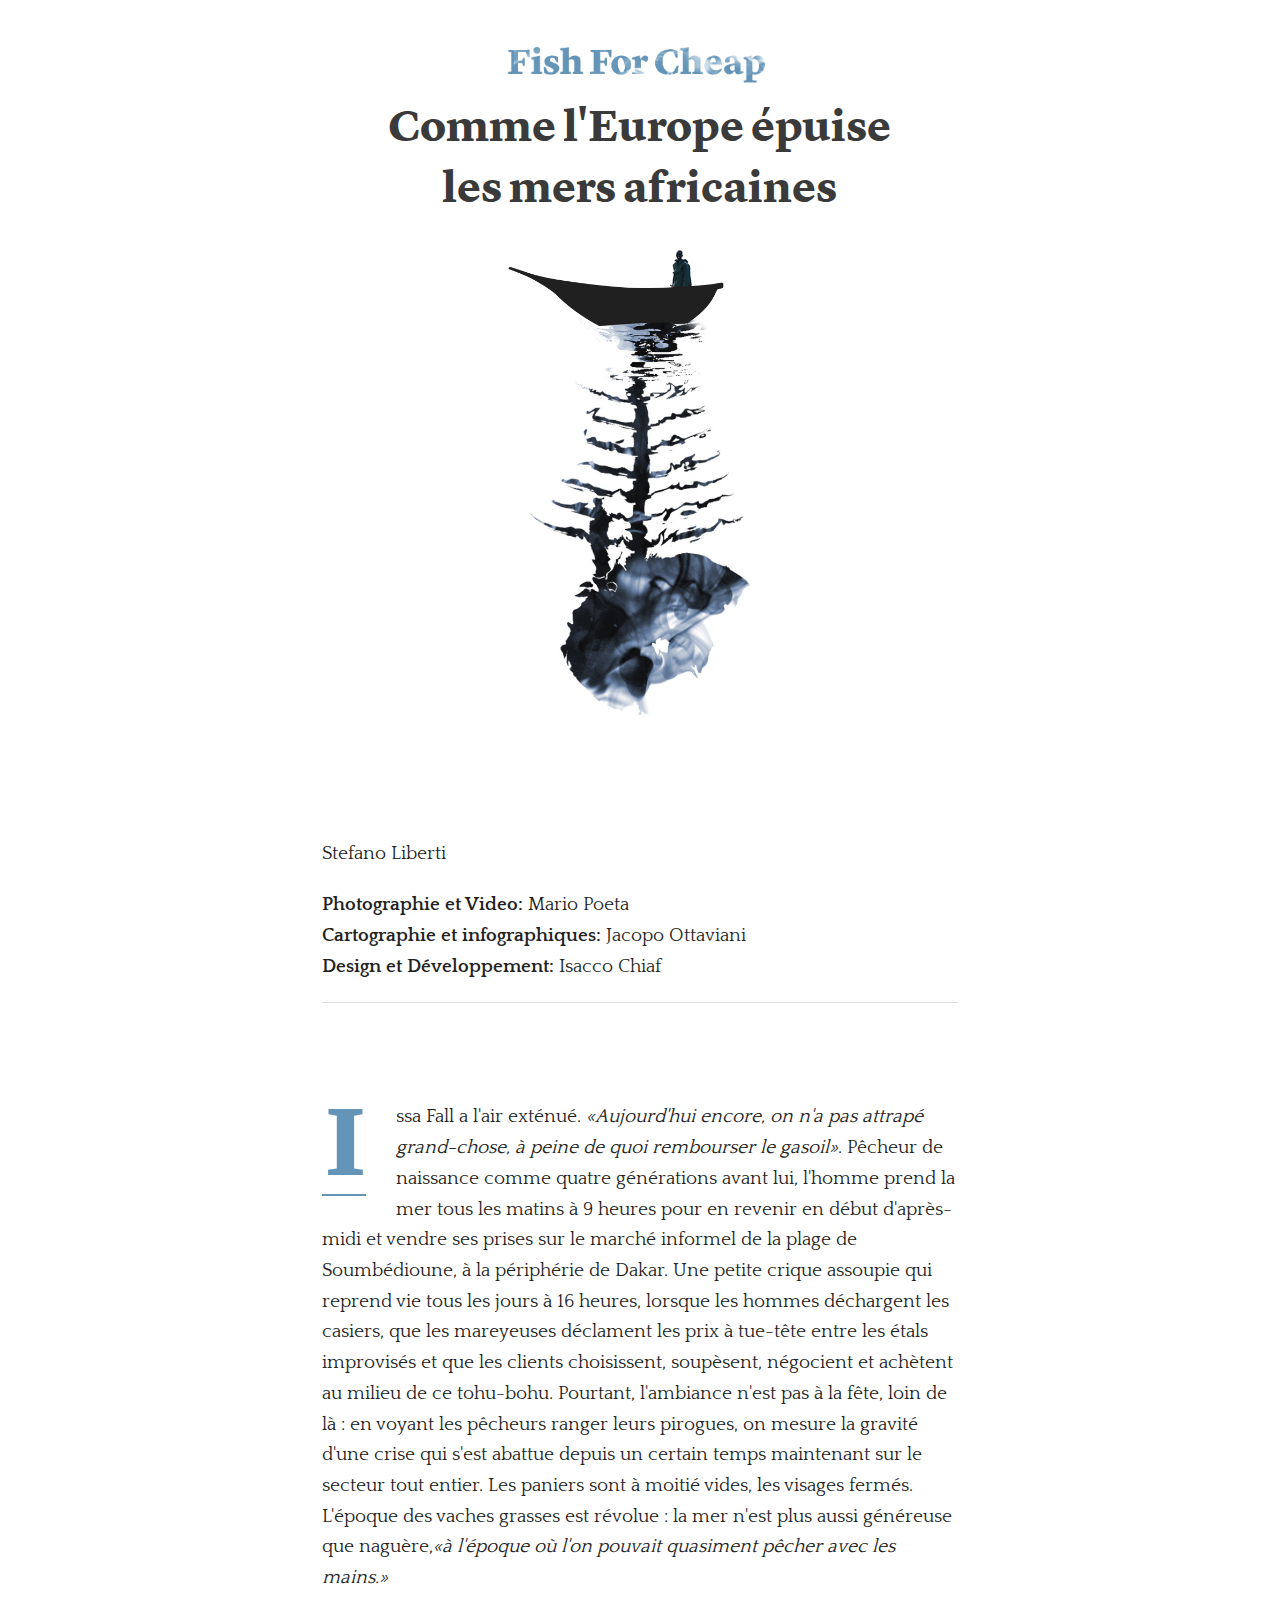
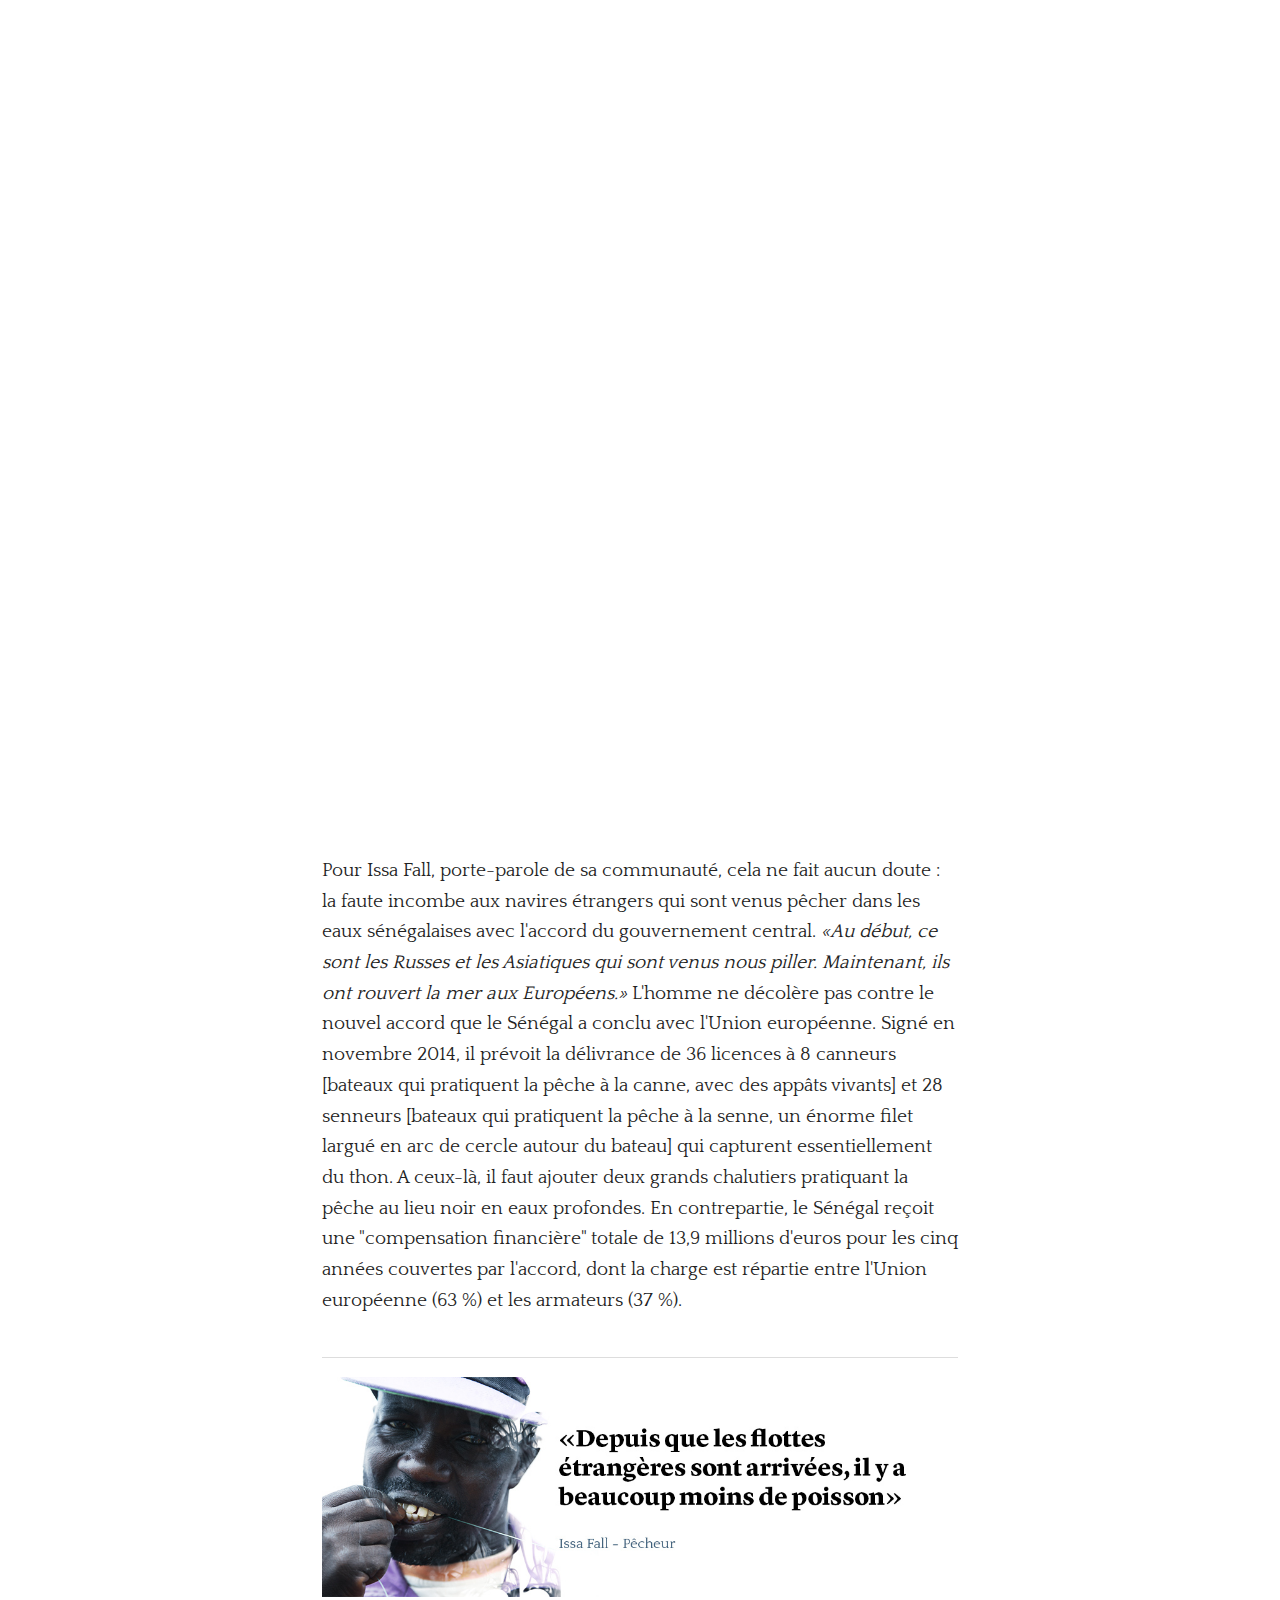
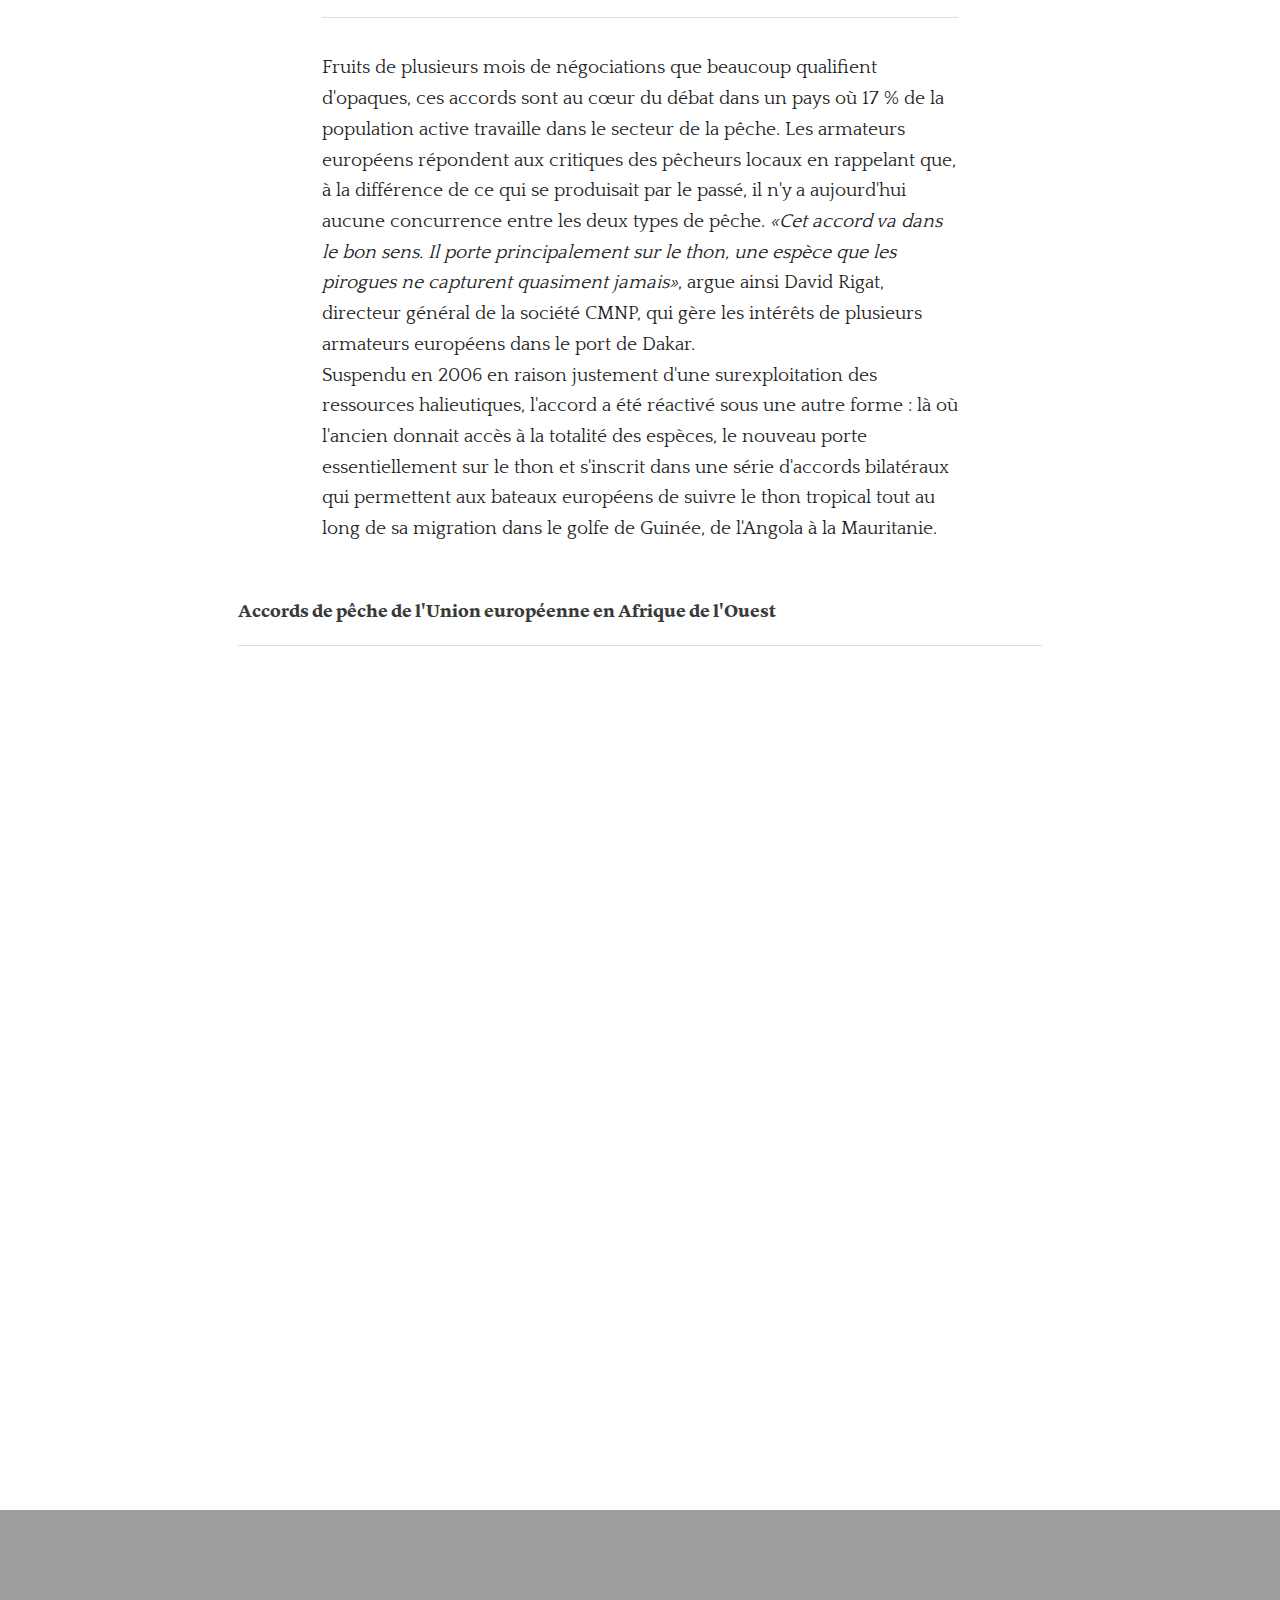
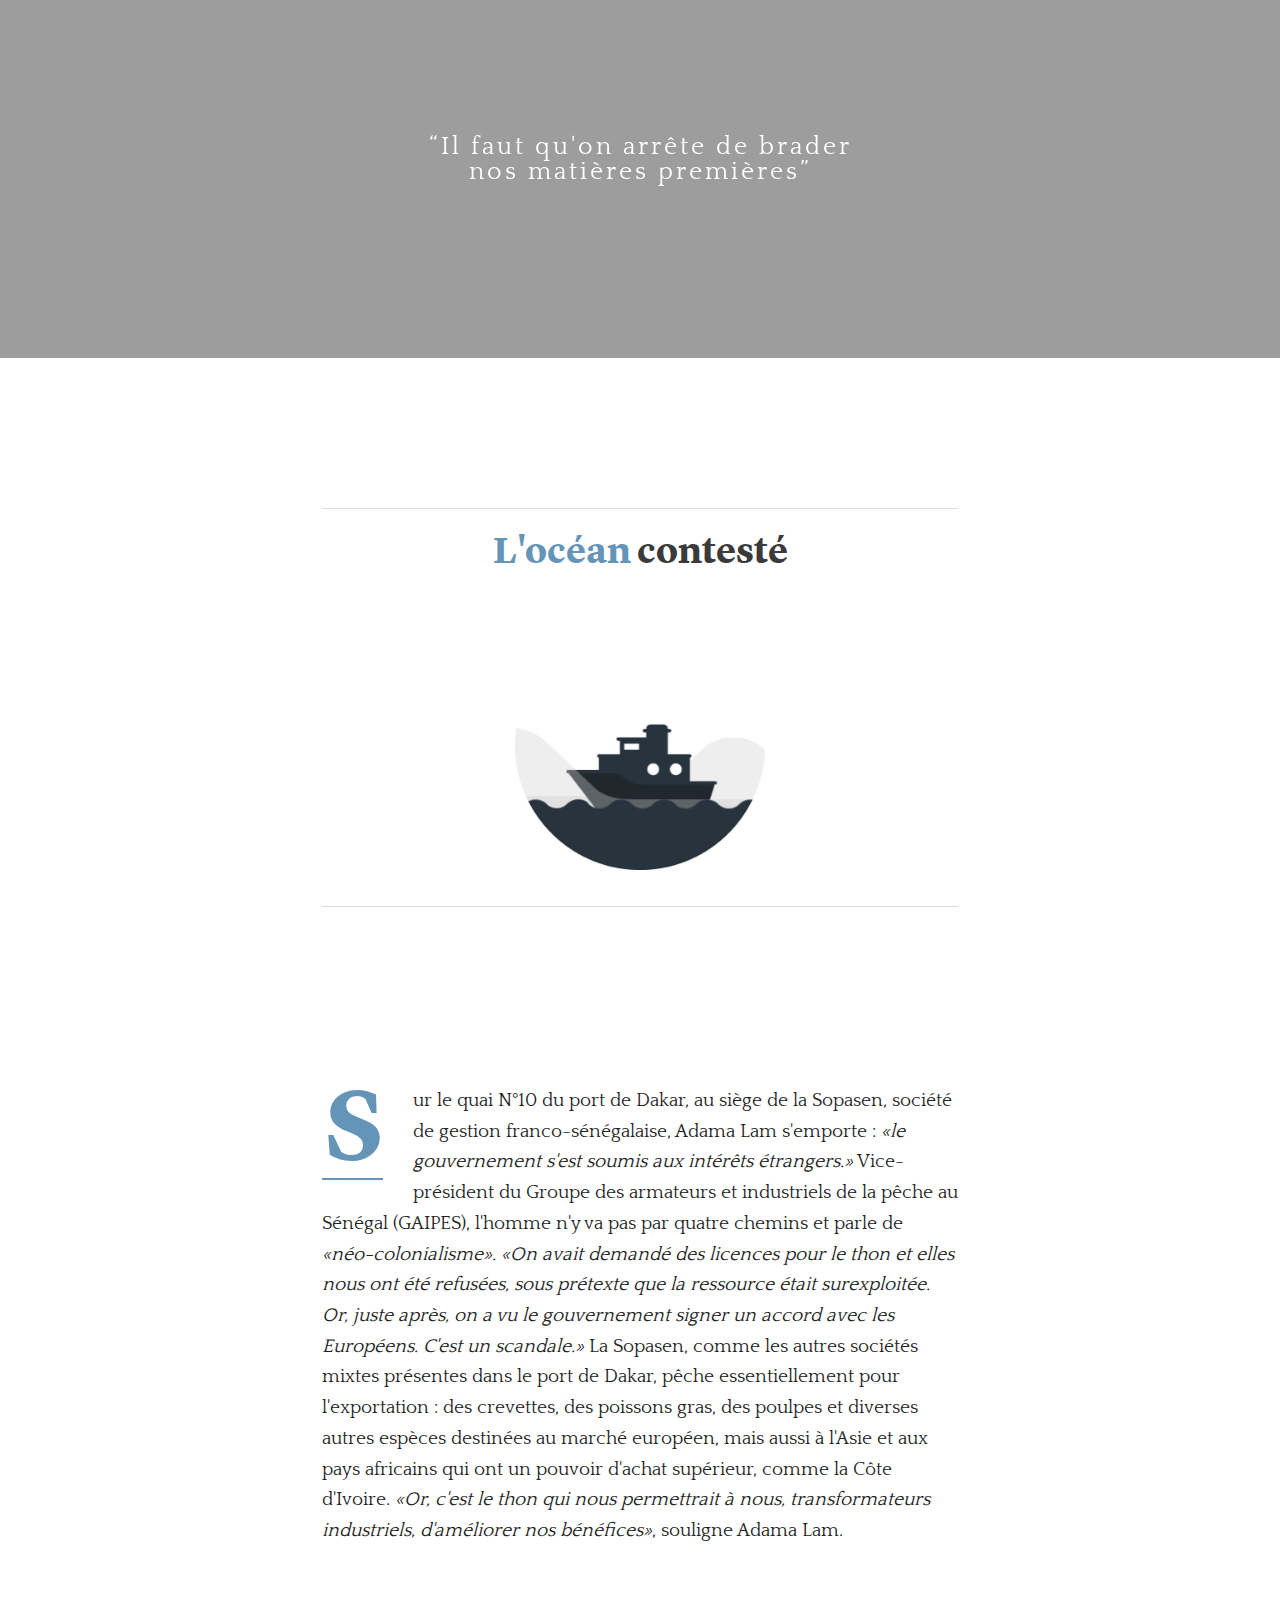
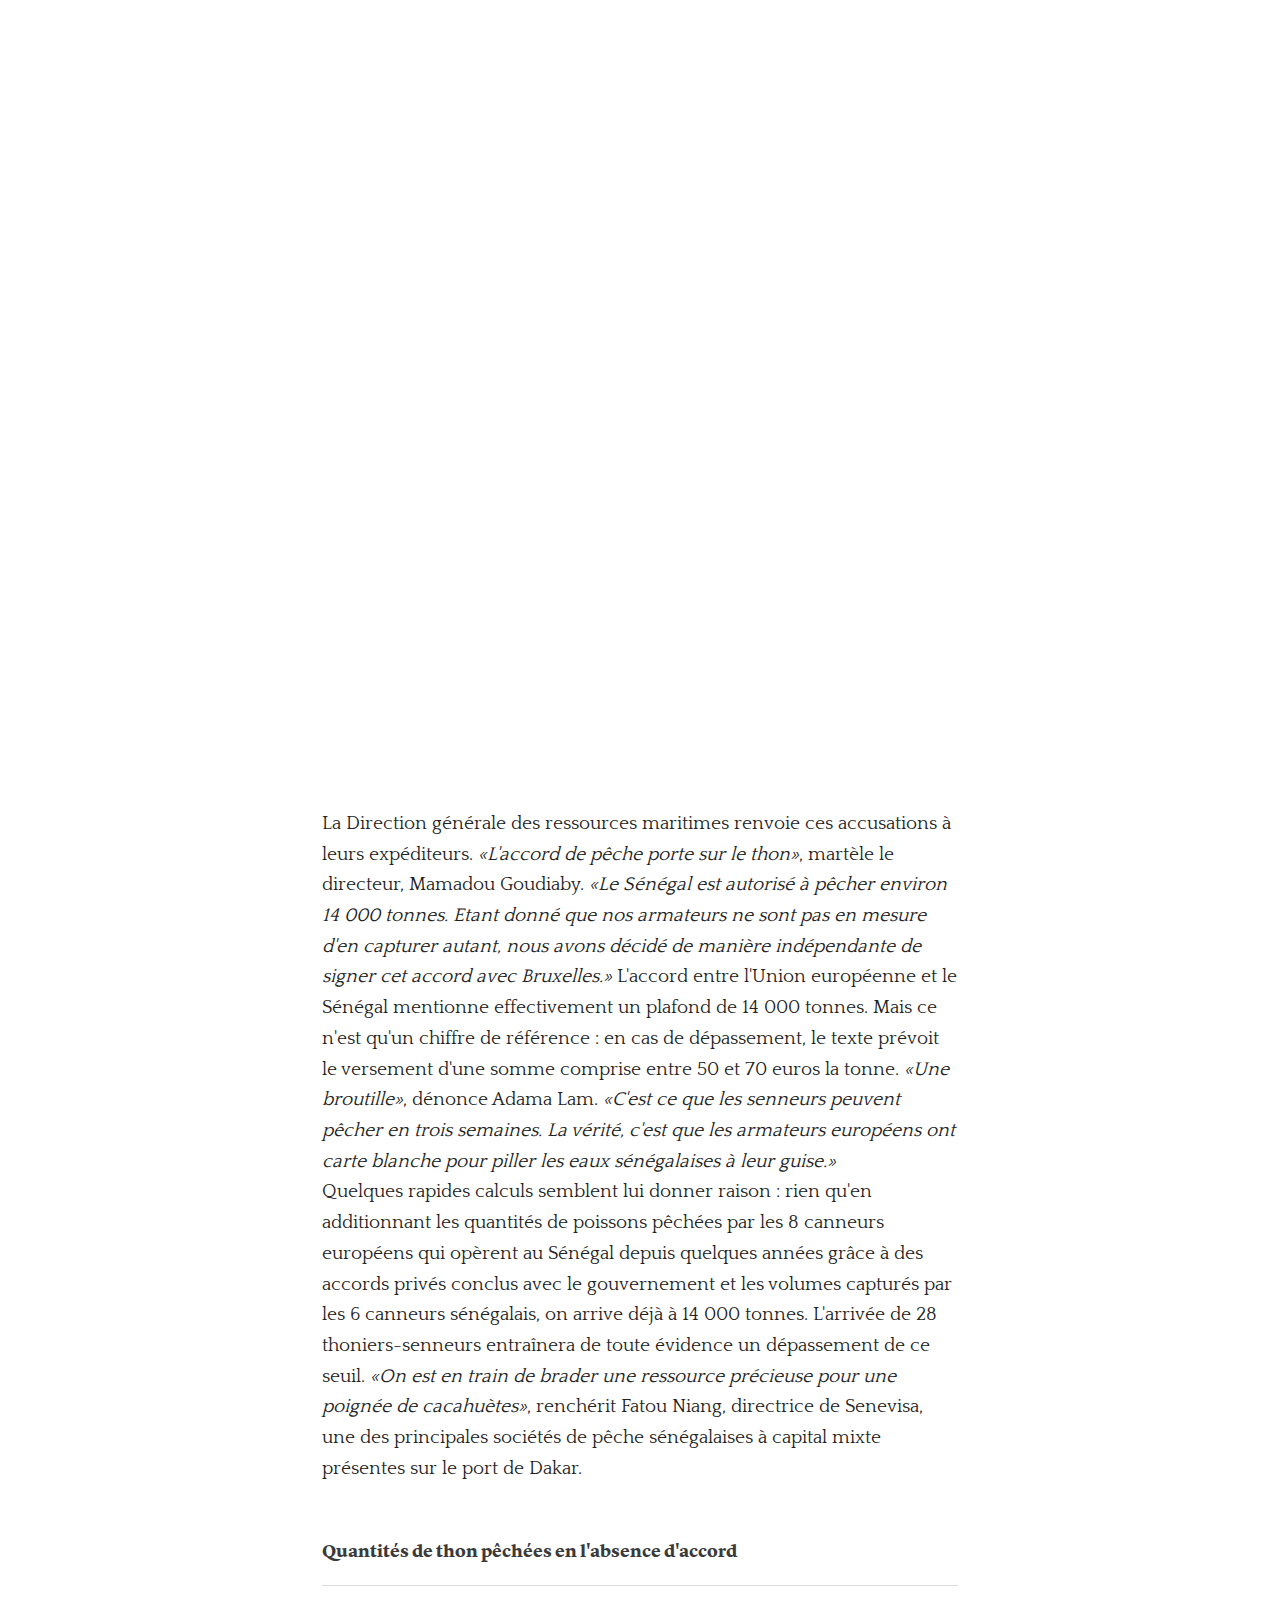
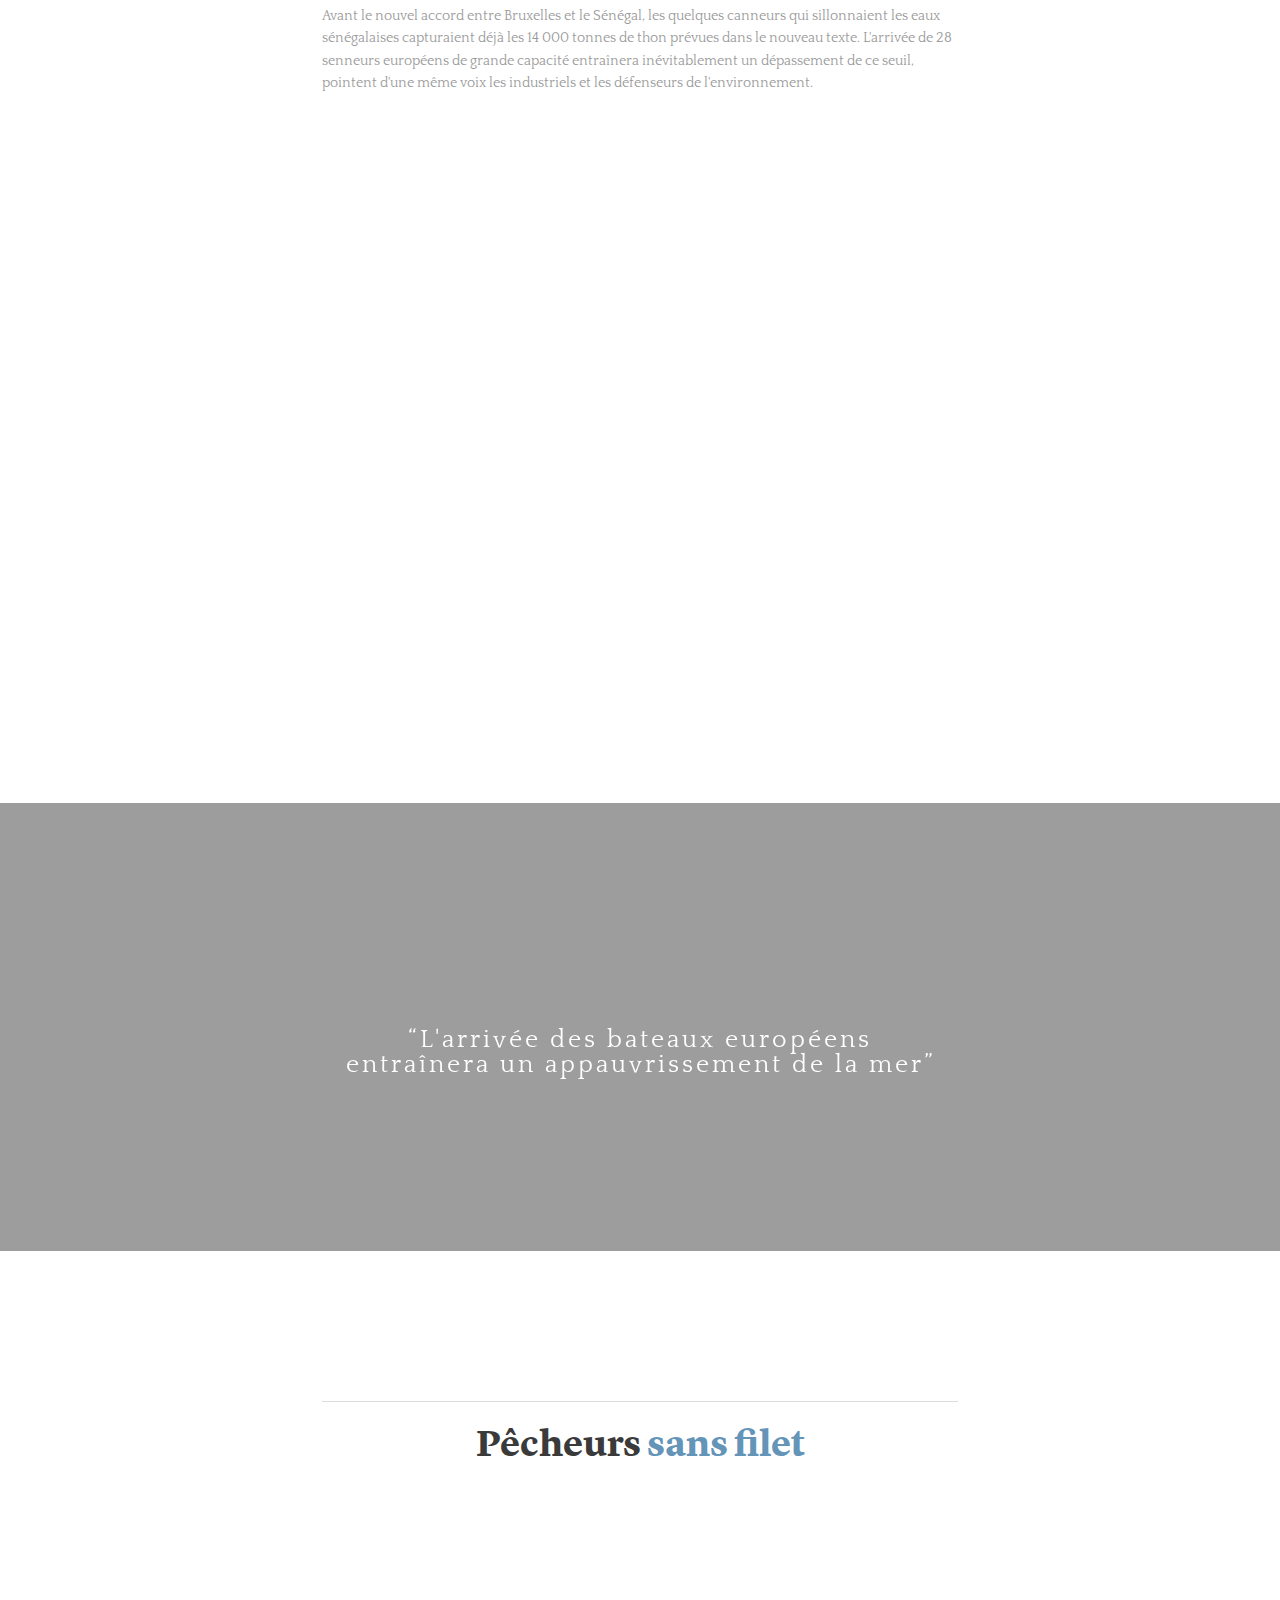
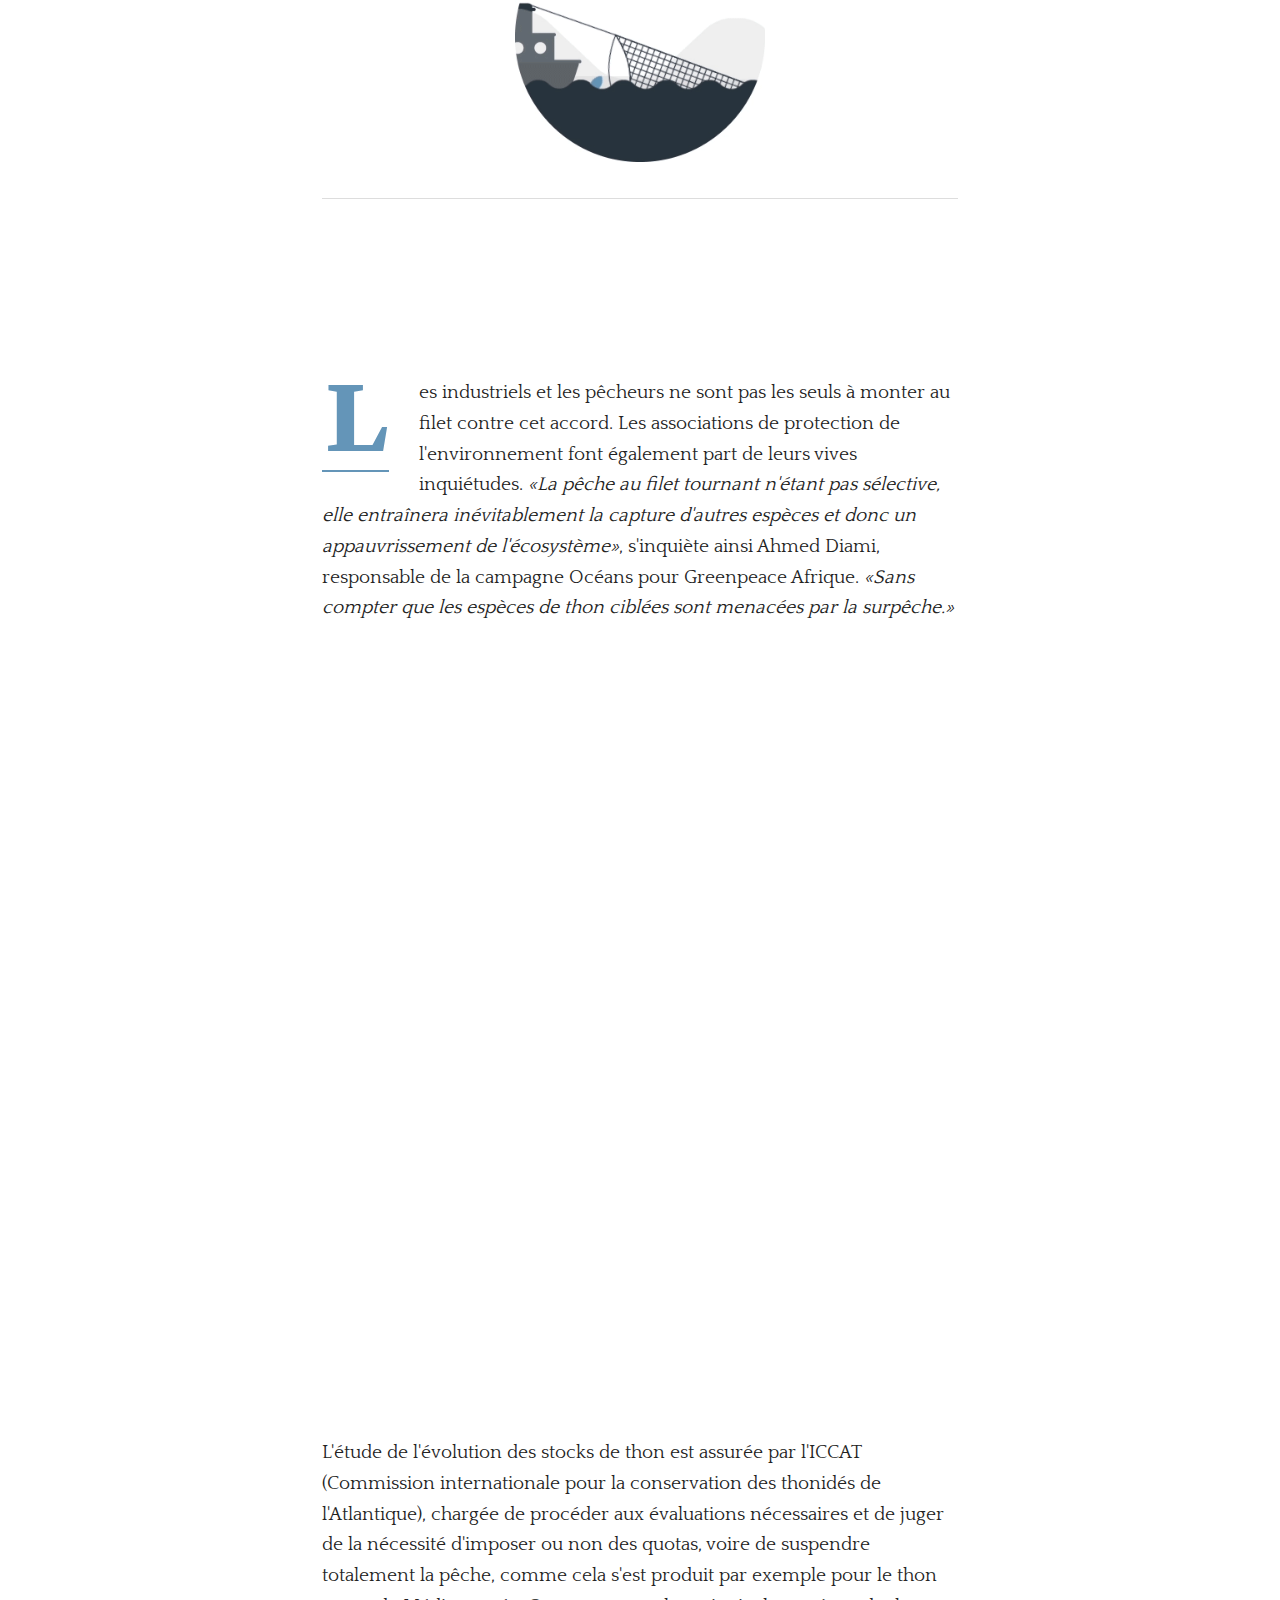
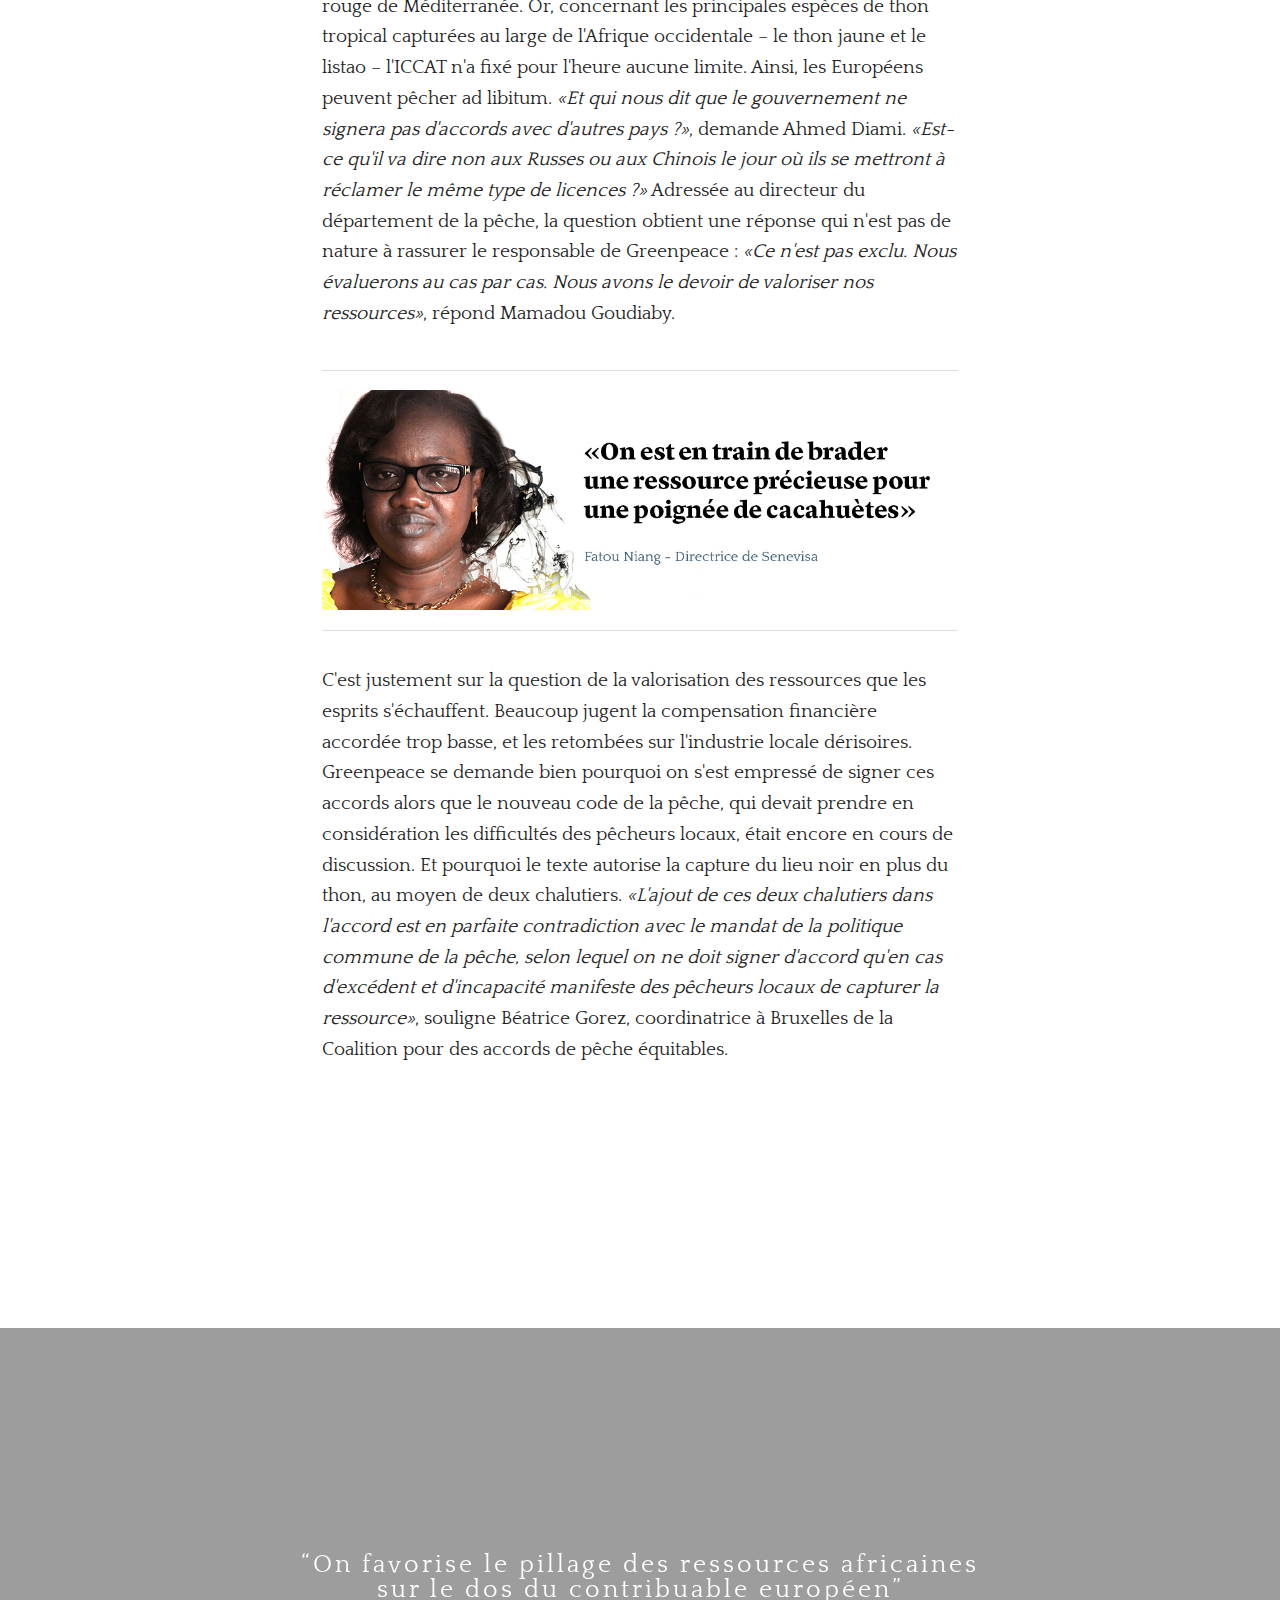
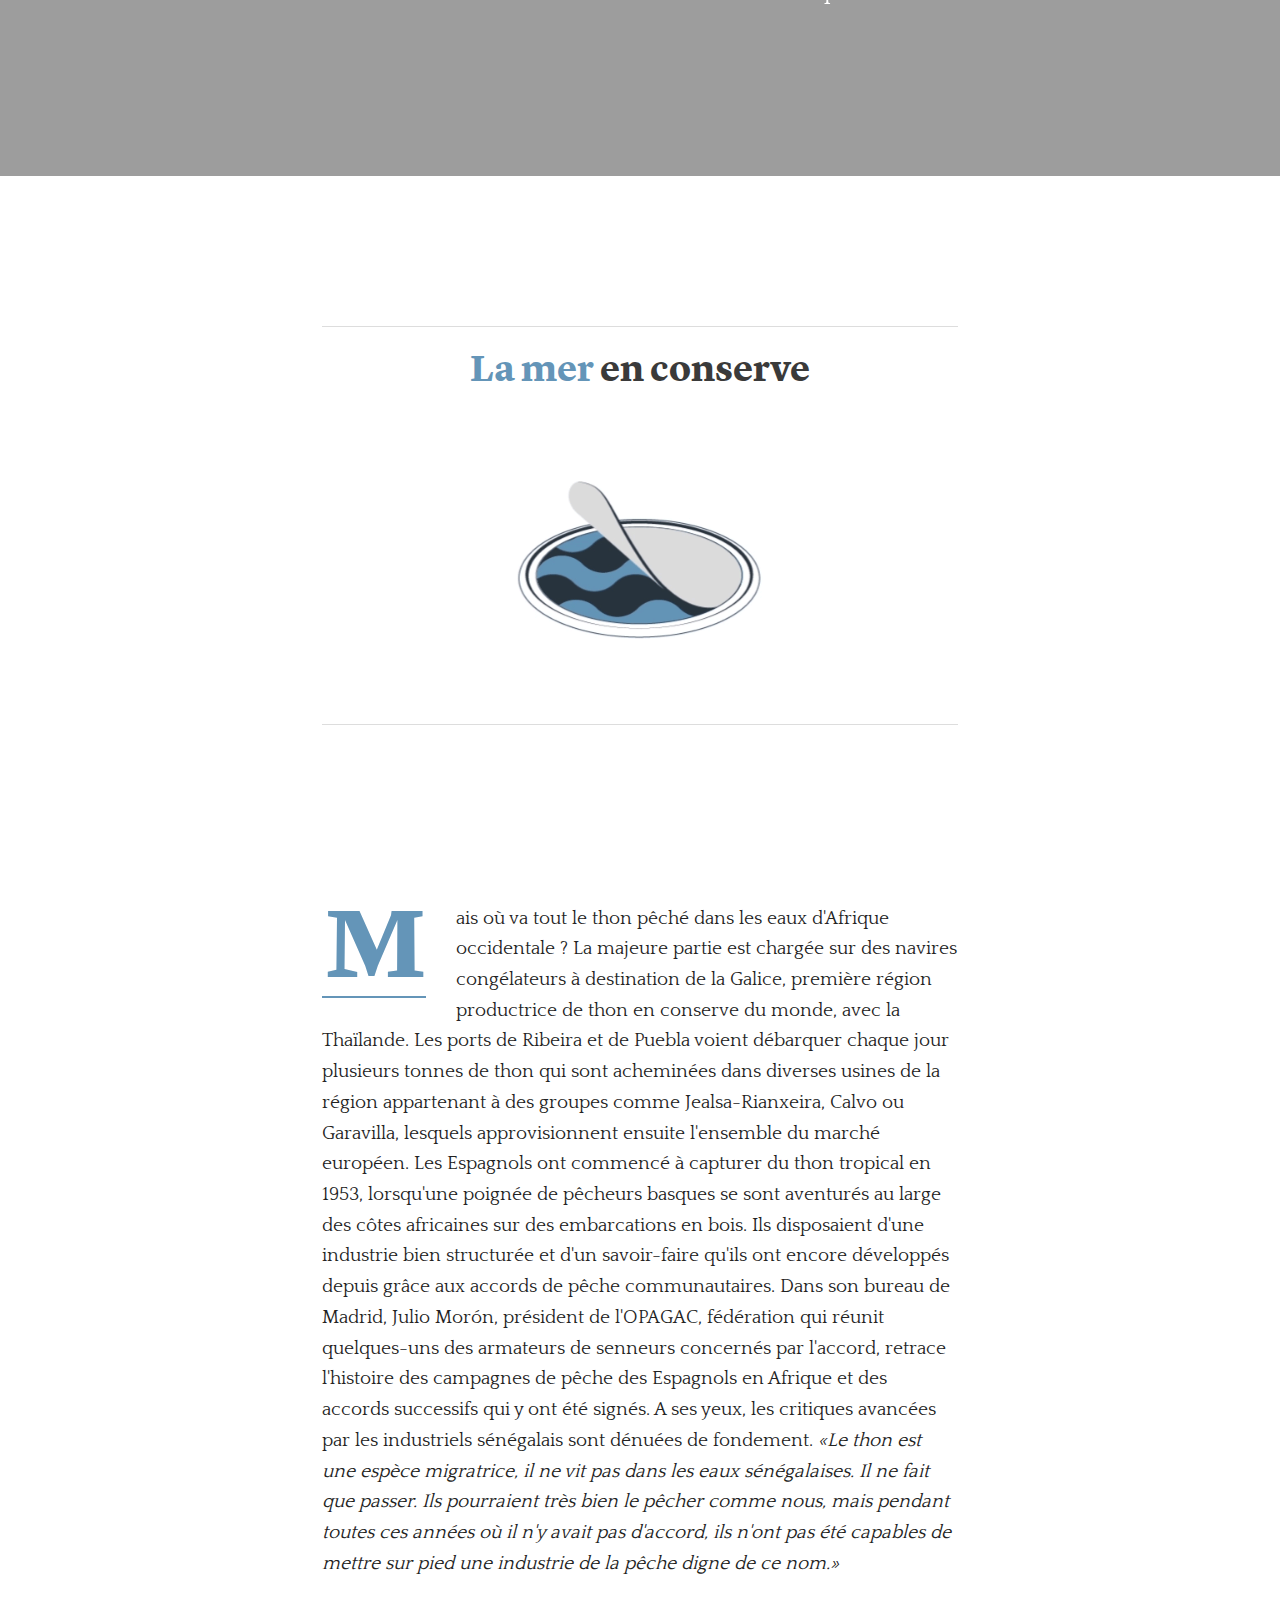
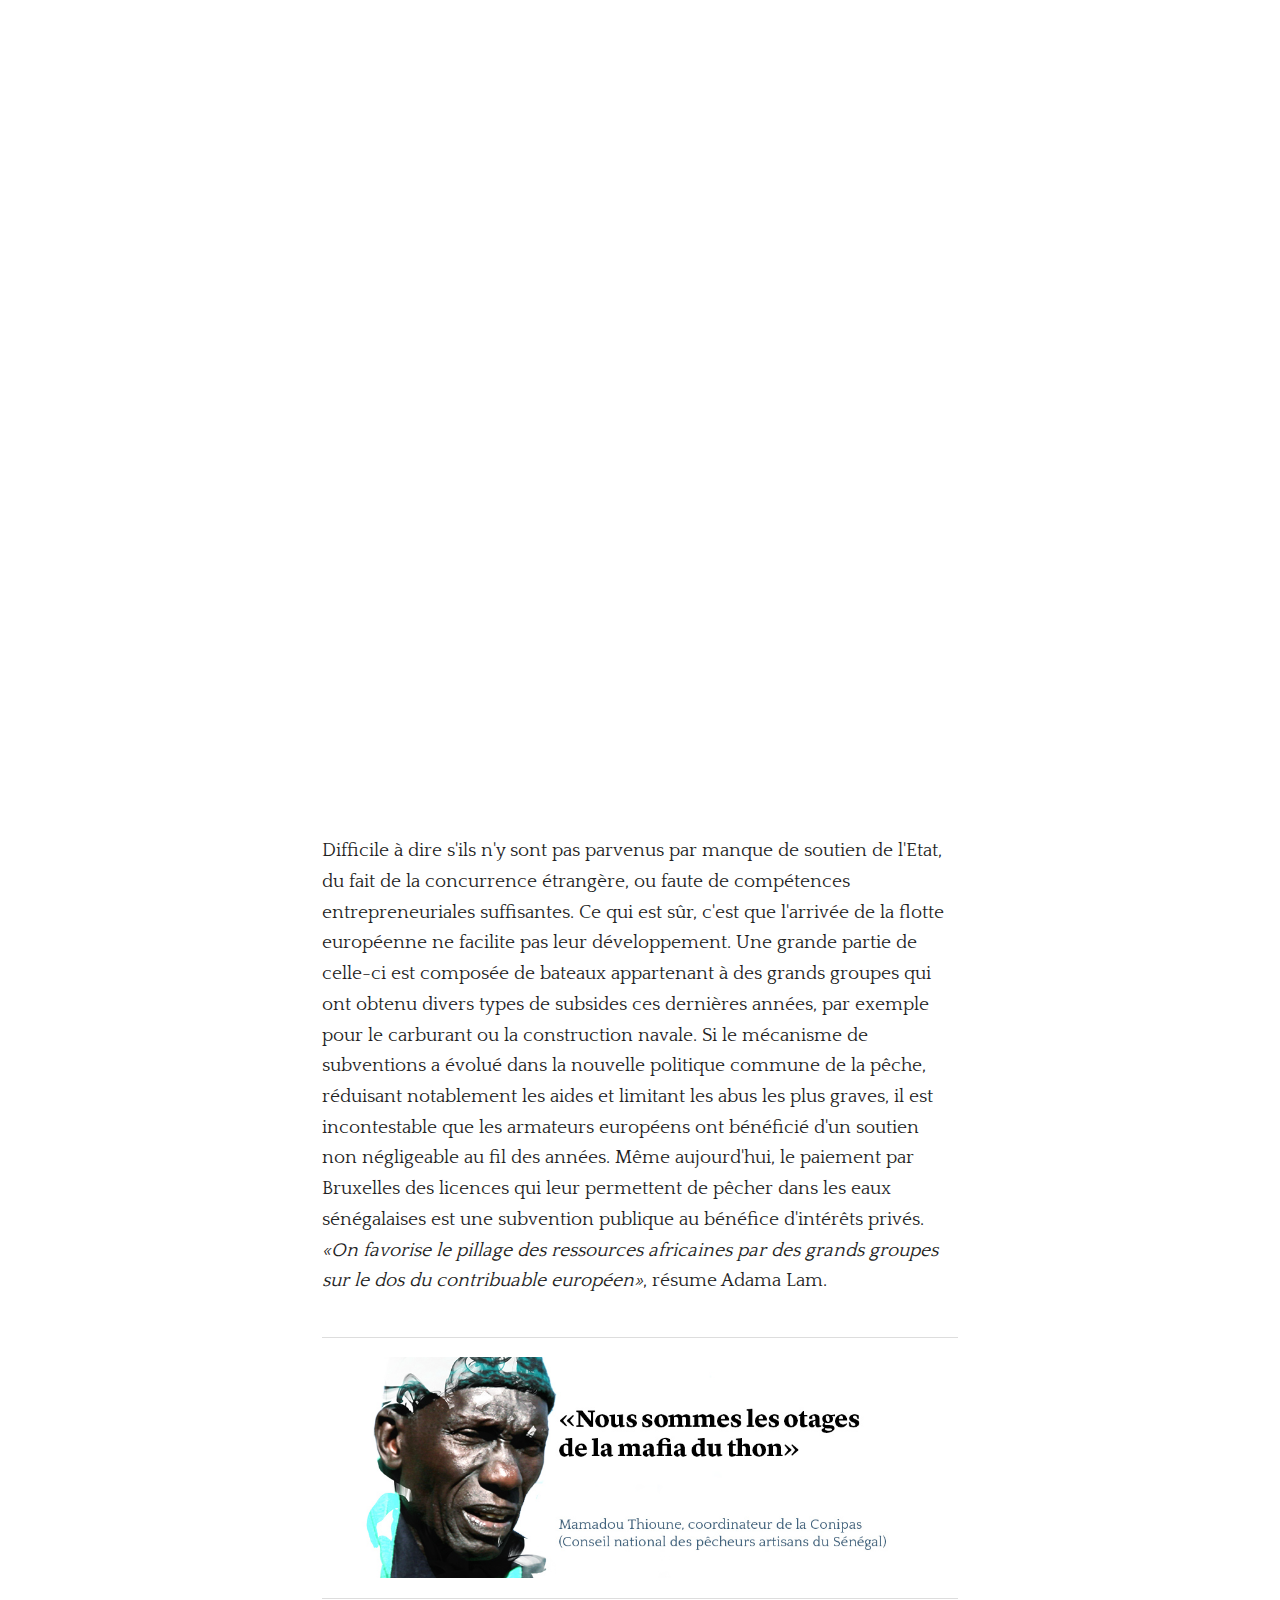
==== fr/index.html @ f1bb0989 "asda" ====
<!doctype html>
<html class="no-js" lang="en">

<head>

    <!--[if lt IE 9]>
  	<script src="//cdnjs.cloudflare.com/ajax/libs/html5shiv/3.6.2/html5shiv.js"></script>
  	<script src="//s3.amazonaws.com/nwapi/nwmatcher/nwmatcher-1.2.5-min.js"></script>
  	<script src="//html5base.googlecode.com/svn-history/r38/trunk/js/selectivizr-1.0.3b.js"></script>
  	<script src="//cdnjs.cloudflare.com/ajax/libs/respond.js/1.1.0/respond.min.js"></script>
	<![endif]-->

    <meta charset="utf-8" />
    <meta name="viewport" content="width=device-width, initial-scale=1.0" />





    <title>Fish for Cheap</title>
    <meta name="Title" content="Fish for Cheap" />
    <meta name="og:title" content="Fish for Cheap" />
    <meta name="description" content="L’Italia è il terzo produttore mondiale di pomodori. Ogni anno migliaia di tonnellate di pomodori sono raccolti da migranti africani. I principali mercati per i pomodori italiani: Europa e Africa." />
    <meta name="og:description" content="L’Italia è il terzo produttore mondiale di pomodori. Ogni anno migliaia di tonnellate di pomodori sono raccolti da migranti africani. I principali mercati per i pomodori italiani: Europa e Africa." />
    <meta name="og:image" content="http://www.internazionale.it/webdoc/tomato/img/poster.jpg" />
    <link rel="image_src" href="http://www.internazionale.it/webdoc/tomato/img/poster.jpg" />

    <meta name="keywords" content="tomato,paste,italian,infestigation,journalism,grant,ejc,liberti,auvillain,ottaviani,chiaf">
    <meta name="robots" content="index,follow">

    <link rel="stylesheet" href="css/foundation.css" />
    <script src="js/modernizr.js"></script>
    <link href='http://fonts.googleapis.com/css?family=Quattrocento:400,700' rel='stylesheet' type='text/css'>
    <script src="js/jquery.js"></script>
    <script src="http://ricostacruz.com/jquery.transit/jquery.transit.js"></script>
    <link rel="stylesheet" href="css/font-awesome.min.css">
    <link rel="stylesheet" href="css/style.css">
    <link rel="stylesheet" href="css/font/stylesheet.css">
    <link rel="stylesheet" href="css/media-query.css">
    <link href="video-js/video-js.css" rel="stylesheet">
    <script src="video-js/video.js"></script>
    <style type="text/css">
        .vjs-default-skin .vjs-play-progress,
        .vjs-default-skin .vjs-volume-level {
            background-color: #6495b8
        }
        
        .vjs-default-skin .vjs-control-bar {
            font-size: 81%
        }

    </style>
    <script type="text/javascript">
        $(function() {
            $("#tomato01").click(
                function() {
                    $("#block").transition({
                        marginLeft: '5%'
                    }, 1000);
                });

            $("#tomato02").click(
                function() {
                    $("#block").transition({
                        marginLeft: '30%'
                    }, 1000);
                });

            $("#tomato03").click(
                function() {
                    $("#block").transition({
                        marginLeft: '55%'
                    }, 1000);
                });

            $("#tomato04").click(
                function() {
                    $("#block").transition({
                        marginLeft: '80%'
                    }, 1000);
                });
        });



        $(function() {
            var bar = $('#headerSlideContainer');
            var top = bar.css('top');
            $(window).scroll(function() {
                if ($(this).scrollTop() > 500) {
                    bar.stop().animate({
                        'top': '0px'
                    }, 500);
                } else {
                    bar.stop().animate({
                        'top': top
                    }, 500);
                }
            });
        });



        $(function() {
            var video = document.getElementById("video_1");
            $(window).scroll(function() {
                if ($(this).scrollTop() > 1 && $(this).scrollTop() < 90) {
                    video.play();
                }
                if ($(this).scrollTop() > 400) {
                    video.pause();
                }
            });
        });

        $(function() {
            $(".show").click(
                function() {
                    $(".overlay-Big").fadeIn();
                });
            $("#close").click(
                function() {
                    $(".overlay-Big").fadeOut();
                });
        });

    </script>


</head>

<body>
    <a id="top"></a>
    <div class="header overlay-Big">
        <a id="close"><img src="img/overlay-close.png" width="40px"> </a>
        <div class="overlay-first-band">
            <div class="row">
                <div class="medium-8 medium-centered columns">

                    <a id="ref_fb" href="http://www.facebook.com/sharer/sharer.php?s=100&amp;p[url]=http://www.internazionale.it/webdoc/tomato/index.html&amp;p[images][0]=http://www.internazionale.it/webdoc/tomato/img/poster.jpg&amp;p[title]=Creating Custom share buttons: Facebook, Twitter, Google+&amp;p[summary]=Build your custom share buttons from normal images with examples on each button" onclick="javascript:window.open(this.href, '', 'menubar=no,toolbar=no,resizable=no,scrollbars=no,height=400,width=600'); return false;">
                        <img src="img/social_fb_w.png" width="25"> </a>
                    <a id="ref_tw" href="http://twitter.com/home?status=Fish for Cheap. Guarda il web documentario http://www.internazionale.it/webdoc/tomato %23DarkSideTomato su @Internazionale" onclick="javascript:window.open(this.href, '', 'menubar=no,toolbar=no,resizable=no,scrollbars=no,height=400,width=600');return false;">
                        <img src="img/social_tw_w.png" width="25"> </a>

                    <a id="ref_gp" href="https://plus.google.com/share?url=http://www.internazionale.it/webdoc/tomato/" onclick="javascript:window.open(this.href, '', 'menubar=no,toolbar=no,resizable=no,scrollbars=no,height=400,width=600');return false;">

                        <img src="img/social_gl_w.png" width="25"> </a>

                    <h4 style="color:#fff">Fish for Cheap</h4>


                </div>

            </div>
        </div>

        <div class="overlay-second-band">
            <div class="row">
                <div class="medium-8 medium-centered columns">


                    <p>Une enquête de <a href="https://twitter.com/abutiago" target="_blank">Stefano Liberti</a> réalisée grâce au soutien du programme “Innovation in Development Reporting Grant” de l’European Journalism Center (EJC), financé par la Fondation Bill et Melinda Gates.

                        <br/>
                        <br/> Photographie et Video: Mario Poeta
                        <br/> Cartographie et infographiques : <a href="http://twitter.com/JacopoOttaviani" target="_blank"> Jacopo Ottaviani</a>
                        <br/> Design et Développement: <a href="http://isaccochiaf.me" target="_blank">Isacco Chiaf</a>
                        <br/>
                    </p>
                    <hr>
                    <p>On remercie Greenpeace pour les images de la pêche du thon en haute mer. </p>

                </div>

                <br />
                <!--
                  <div class="medium-12 medium-centered columns">
                      
                     <div class="small-4 columns"> <img src="img/logo_int_02.png" > </div> 
                     <div class="small-4 columns"><img src="img/logo_rfi_02.png"> </div>
                      <div class="small-4 columns"><img src="img/logo_alj_02.png"> </div>    
                      <br /> <br />
                  </div>
              -->
            </div>
        </div>
    </div>

    <div id="headerSlideContainer" class="target">
        <div id="row">
            <div id="logo-media">
                <a href="http://www.internazionale.it/">
                    <img src="img/logo_int_02.png" width="200px"></a>
            </div>
            <div class="small-4 medium-centered columns hide-for-small">
                <center><h4>Fish for Cheap</h4></center>
            </div>
            <div class="small-2 columns show-for-small">
                <img class="show" src="img/social_open.png" width="25">
            </div>
        </div>

        <div class="hide-for-small buttons-social">



            <a id="ref_fb" href="http://www.facebook.com/sharer/sharer.php?s=100&amp;p[url]=http://www.internazionale.it/webdoc/tomato/index.html&amp;p[images][0]=http://isaccochiaf.me/tomato_dark_side/img/poster.jpg&amp;p[title]=Creating Custom share buttons: Facebook, Twitter, Google+&amp;p[summary]=Investigation on Italian tomato in Africa" onclick="javascript:window.open(this.href, '', 'menubar=no,toolbar=no,resizable=no,scrollbars=no,height=400,width=600'); return false;">
                <img src="img/social_fb.png" onmouseover="this.src='img/social_fb_h.png';" onmouseout="this.src='img/social_fb.png';" width="25"> </a>
            <a id="ref_tw" href="http://twitter.com/home?status=Fish for Cheap. Guarda il web documentario http://www.internazionale.it/webdoc/tomato %23DarkSideTomato su @Internazionale" onclick="javascript:window.open(this.href, '', 'menubar=no,toolbar=no,resizable=no,scrollbars=no,height=400,width=600');return false;">
                <img src="img/social_tw.png" onmouseover="this.src='img/social_tw_h.png';" onmouseout="this.src='img/social_tw.png';" width="25"> </a>

            <a id="ref_gp" href="https://plus.google.com/share?url=http://www.internazionale.it/webdoc/tomato/" onclick="javascript:window.open(this.href, '', 'menubar=no,toolbar=no,resizable=no,scrollbars=no,height=400,width=600');return false;">

                <img src="img/social_gl.png" onmouseover="this.src='img/social_gl_h.png';" onmouseout="this.src='img/social_gl.png';" width="25"> </a>
            <img src="img/social_ab.png" class="show" onmouseover="this.src='img/social_ab_h.png';" onmouseout="this.src='img/social_ab.png';" width="70">
        </div>
    </div>

    <div id="row">
        <br />
        <br />
        <div class="medium-3 medium-centered columns">
        <center><img src="img/logo.jpg"></center>
            
        </div>
        <div class="medium-8 medium-centered columns">
        <h1 style="text-align:center;">Comme l'Europe épuise<br> 
les mers africaines</h1>
    </div>




    <!------------------------------------------------------------  logo   -->


    <div class="row">
        <div class="medium-4 medium-centered columns">
            <img src="img/poster.jpg">
        </div>
    </div>





    <div class="row">
        <br />
        <br />
        <br />
        <br />
        <br />
        <br />
        <div class="medium-8 medium-centered columns">
            <p id="small-text">Stefano Liberti
                <br />
            </p>
            <p id="small-text-name">
                <b>Photographie et Video:</b> Mario Poeta
                <br />
                <b>Cartographie et infographiques:</b> Jacopo Ottaviani
                <br />
                <b>Design et Développement:</b> Isacco Chiaf

            </p>
            <hr>
            <br />
            <br />
            <br />
            <br />
            <br />
            <p> <span class="firstcharacter">I</span>ssa Fall a l'air exténué. <i>«Aujourd'hui encore, on n'a pas attrapé grand-chose, à peine de quoi rembourser le gasoil»</i>. Pêcheur de naissance comme quatre générations avant lui, l'homme prend la mer tous les matins à 9 heures pour en revenir en début d'après-midi et vendre ses prises sur le marché informel de la plage de Soumbédioune, à la périphérie de Dakar. Une petite crique assoupie qui reprend vie tous les jours à 16 heures, lorsque les hommes déchargent les casiers, que les mareyeuses déclament les prix à tue-tête entre les étals improvisés et que les clients choisissent, soupèsent, négocient et achètent au milieu de ce tohu-bohu. Pourtant, l'ambiance n'est pas à la fête, loin de là : en voyant les pêcheurs ranger leurs pirogues, on mesure la gravité d'une crise qui s'est abattue depuis un certain temps maintenant sur le secteur tout entier. Les paniers sont à moitié vides, les visages fermés. L'époque des vaches grasses est révolue : la mer n'est plus aussi généreuse que naguère,<i>«à l'époque où l'on pouvait quasiment pêcher avec les mains.»</i>
                <br />
            </p>
            <br />
            <br />
            <br />
            <br />
            <br />
            <br />
        </div>
    </div>

    <!------------------------------------------------------------  video   -->


    <div class="row">
        <div class="flex-video widescreen vimeo">
            <iframe src="https://player.vimeo.com/video/136286300" width="500" height="280" frameborder="0" webkitallowfullscreen mozallowfullscreen allowfullscreen></iframe>
        </div>
    </div>


    <!------------------------------------------------------------  video   -->


    <div class="row">

        <br />
        <br />

        <div class="medium-8 medium-centered columns">
            <br />
            <br />
            <br />
            <br />
            <br />
            <br />
            <br />
            <br />
            <p>
                Pour Issa Fall, porte-parole de sa communauté, cela ne fait aucun doute : la faute incombe aux navires étrangers qui sont venus pêcher dans les eaux sénégalaises avec l'accord du gouvernement central. <i>«Au début, ce sont les Russes et les Asiatiques qui sont venus nous piller. Maintenant, ils ont rouvert la mer aux Européens.»</i> L'homme ne décolère pas contre le nouvel accord que le Sénégal a conclu avec l'Union européenne. Signé en novembre 2014, il prévoit la délivrance de 36 licences à 8 canneurs [bateaux qui pratiquent la pêche à la canne, avec des appâts vivants] et 28 senneurs [bateaux qui pratiquent la pêche à la senne, un énorme filet largué en arc de cercle autour du bateau] qui capturent essentiellement du thon. A ceux-là, il faut ajouter deux grands chalutiers pratiquant la pêche au lieu noir en eaux profondes. En contrepartie, le Sénégal reçoit une "compensation financière" totale de 13,9 millions d'euros pour les cinq années couvertes par l'accord, dont la charge est répartie entre l'Union européenne (63 %) et les armateurs (37 %).

            </p>
        </div>
    </div>

    <!-- ---------------------------------------------------------Image Caption -->
    <div class="row">
        <div class="medium-8 medium-centered columns">
            <hr>
            <img src="img/citation_01_fr.jpg">
            <hr>
        </div>
    </div>
    <!-- ---------------------------------------------------------Image Caption -->



    <div class="row">
        <div class="medium-8 medium-centered columns">
            <br />
            <p>
                Fruits de plusieurs mois de négociations que beaucoup qualifient d'opaques, ces accords sont au cœur du débat dans un pays où 17 % de la population active travaille dans le secteur de la pêche. Les armateurs européens répondent aux critiques des pêcheurs locaux en rappelant que, à la différence de ce qui se produisait par le passé, il n'y a aujourd'hui aucune concurrence entre les deux types de pêche. <i>«Cet accord va dans le bon sens. Il porte principalement sur le thon, une espèce que les pirogues ne capturent quasiment jamais»</i>, argue ainsi David Rigat, directeur général de la société CMNP, qui gère les intérêts de plusieurs armateurs européens dans le port de Dakar.
                <br /> Suspendu en 2006 en raison justement d'une surexploitation des ressources halieutiques, l'accord a été réactivé sous une autre forme : là où l'ancien donnait accès à la totalité des espèces, le nouveau porte essentiellement sur le thon et s'inscrit dans une série d'accords bilatéraux qui permettent aux bateaux européens de suivre le thon tropical tout au long de sa migration dans le golfe de Guinée, de l'Angola à la Mauritanie.



            </p>
            <br />
            <br />
        </div>
    </div>

    <div class="row">
        <div class="medium-10 medium-centered columns">
            <h5> Accords de pêche de l'Union européenne en Afrique de l'Ouest</h5>
            <hr>
            <!-----------------------------------------------------------------------     MAPPA  -------------------- -->
            <iframe width="100%" height="580" frameborder="0" src="https://jackottaviani.cartodb.com/viz/48a72812-5ab7-11e5-b3f7-0ec6f7c8b2b9/embed_map" allowfullscreen webkitallowfullscreen mozallowfullscreen oallowfullscreen msallowfullscreen></iframe>
            <!-----------------------------------------------------------------------     MAPPA  -------------------- -->
        </div>
        <br />
        <br />
        <br />
        <br />
        <br />
        <br />
        <br />
    </div>

    <!-- -----------------------------------------------------------------         PARALLAX -->
    <div class="header">
        <div class="cont hide-for-touch">
            <div class="parallax overlay" id="parallax-01">
                <q>Il faut qu'on arrête de brader<br />nos matières premières</q>
            </div>
        </div>
    </div>

    <!-- -----------------------------------------------------------------         PARALLAX -->

    <!-- -----------------------------------------------------------------         PARALLAX -->
    <div class="header">
        <div class="cont show-for-touch">
            <img src="img/ch_01_parallax.jpg">
        </div>
    </div>

    <!-- -----------------------------------------------------------------         PARALLAX -->





    <!-------------------Chapter 02---------------------------------------------------->



    <div class="row">
        <br />
        <br />
        <br />
        <br />
        <br />
        <br />
        <div class="medium-8 small-centered columns ">
            <center>
                <hr>
                <h2><strong>L'océan</strong> contesté</h2>
                <br/>
                <br/>
                <img src="img/boat.gif" width="250px">
                <br/>
                <br/>

                <hr>
            </center>
        </div>
    </div>

    <div class="row">
        <div class="medium-8 large-centered columns">
            <br />
            <br />
            <br />
            <br />
            <br />
            <br />
        </div>
    </div>


    <div class="row">
        <div class="medium-8 medium-centered columns">
            <br />
            <br />
            <br />
            <br />
            <p> <span class="firstcharacter">S</span>ur le quai N°10 du port de Dakar, au siège de la Sopasen, société de gestion franco-sénégalaise, Adama Lam s'emporte : <i>«le gouvernement s'est soumis aux intérêts étrangers.»</i> Vice-président du Groupe des armateurs et industriels de la pêche au Sénégal (GAIPES), l'homme n'y va pas par quatre chemins et parle de <i>«néo-colonialisme». «On avait demandé des licences pour le thon et elles nous ont été refusées, sous prétexte que la ressource était surexploitée. Or, juste après, on a vu le gouvernement signer un accord avec les Européens. C'est un scandale.»</i> La Sopasen, comme les autres sociétés mixtes présentes dans le port de Dakar, pêche essentiellement pour l'exportation : des crevettes, des poissons gras, des poulpes et diverses autres espèces destinées au marché européen, mais aussi à l'Asie et aux pays africains qui ont un pouvoir d'achat supérieur, comme la Côte d'Ivoire. <i>«Or, c'est le thon qui nous permettrait à nous, transformateurs industriels, d'améliorer nos bénéfices»</i>, souligne Adama Lam.


            </p>
            <br />
            <br />
            <br />
            <br />
            <br />
            <br />
            <br />
            <br />
        </div>
    </div>

    <!------------------------------------------------------------ video -->


    <div class="row">
        <div class="flex-video widescreen vimeo">
            <iframe src="https://player.vimeo.com/video/136286301" width="500" height="280" frameborder="0" webkitallowfullscreen mozallowfullscreen allowfullscreen></iframe>
        </div>
    </div>

    <!------------------------------------------------------------  video   -->

    <div class="row">
        <div class="medium-8 medium-centered columns">
            <br />
            <br />
            <br />
            <br />
            <br />
            <br />
            <br />
            <br />
            <p>
                La Direction générale des ressources maritimes renvoie ces accusations à leurs expéditeurs. <i>«L'accord de pêche porte sur le thon»</i>, martèle le directeur, Mamadou Goudiaby. <i>«Le Sénégal est autorisé à pêcher environ 14 000 tonnes. Etant donné que nos armateurs ne sont pas en mesure d'en capturer autant, nous avons décidé de manière indépendante de signer cet accord avec Bruxelles.»</i> L'accord entre l'Union européenne et le Sénégal mentionne effectivement un plafond de 14 000 tonnes. Mais ce n'est qu'un chiffre de référence : en cas de dépassement, le texte prévoit le versement d'une somme comprise entre 50 et 70 euros la tonne. <i>«Une broutille»</i>, dénonce Adama Lam. <i>«C'est ce que les senneurs peuvent pêcher en trois semaines. La vérité, c'est que les armateurs européens ont carte blanche pour piller les eaux sénégalaises à leur guise.»</i>
                <br/> Quelques rapides calculs semblent lui donner raison : rien qu'en additionnant les quantités de poissons pêchées par les 8 canneurs européens qui opèrent au Sénégal depuis quelques années grâce à des accords privés conclus avec le gouvernement et les volumes capturés par les 6 canneurs sénégalais, on arrive déjà à 14 000 tonnes. L'arrivée de 28 thoniers-senneurs entraînera de toute évidence un dépassement de ce seuil. <i>«On est en train de brader une ressource précieuse pour une poignée de cacahuètes»</i>, renchérit Fatou Niang, directrice de Senevisa, une des principales sociétés de pêche sénégalaises à capital mixte présentes sur le port de Dakar.



            </p>
            <br />
            <br />
        </div>
    </div>

    <!-------------------------------GRAPH 01----------------------------------------------------------------->

    <div class="row">
        <div class="medium-8 medium-centered columns">
            <h5>Quantités de thon pêchées en l'absence d'accord</h5>
            <hr>
            <p style="font-size:14px; color:#999">
                Avant le nouvel accord entre Bruxelles et le Sénégal, les quelques canneurs qui sillonnaient les eaux sénégalaises capturaient déjà les 14 000 tonnes de thon prévues dans le nouveau texte. L'arrivée de 28 senneurs européens de grande capacité entraînera inévitablement un dépassement de ce seuil, pointent d'une même voix les industriels et les défenseurs de l'environnement.
            </p>
        </div>
    </div>

    <div class="row">
        <div class="medium-10 medium-centered columns">
            <div class="large-12 columns">
                <div class="flex-video">
                    <!-- -----------------------------------------------------------------------        GRAFICO  ----- -->
                    <iframe src="//d1xmhrieqbl688.cloudfront.net/zXWhs/1/" frameborder="0" allowtransparency="true" allowfullscreen="allowfullscreen" webkitallowfullscreen="webkitallowfullscreen" mozallowfullscreen="mozallowfullscreen" oallowfullscreen="oallowfullscreen" msallowfullscreen="msallowfullscreen" width="100%" height="440"></iframe>

                    <!-- -----------------------------------------------------------------------        GRAFICO  ----- -->
                    <br />
                    <br />
                    <br />
                    <br />
                    <br />
                </div>
            </div>
        </div>
    </div>

    <!-- -----------------------------------------------------------------         PARALLAX -->

    <div class="header">
        <div class="cont hide-for-touch">
            <div class="parallax overlay" id="parallax-02">
                <q>L'arrivée des bateaux européens<br />entraînera un appauvrissement de la mer</q>
            </div>
        </div>
    </div>

    <!-- -----------------------------------------------------------------         PARALLAX -->
    <!-- -----------------------------------------------------------------         PARALLAX -->
    <div class="header">
        <div class="cont show-for-touch">
            <img src="img/ch_02_parallax.jpg">
        </div>
    </div>

    <!-- -----------------------------------------------------------------         PARALLAX -->






    <!-------------------Chapter 03---------------------------------------------------->



    <div class="row ">
        <br />
        <br />
        <br />
        <br />
        <br />
        <br />
        <div class="medium-8 small-centered columns ">
            <center>
                <hr>
                <h2>Pêcheurs <strong>sans filet</strong></h2>
                <br/>
                <br/>
                <img src="img/rete.gif" width="250px">
                <br/>
                <br/>

                <hr>
            </center>
        </div>
    </div>

    <div class="row">
        <div class="medium-8 large-centered columns">
            <br />
            <br />
            <br />
            <br />
            <br />
            <br />
        </div>
    </div>

    <div class="row">
        <div class="medium-8 medium-centered columns">
            <br />
            <br />
            <br />
            <br />
            <p> <span class="firstcharacter">L</span>es industriels et les pêcheurs ne sont pas les seuls à monter au filet contre cet accord. Les associations de protection de l'environnement font également part de leurs vives inquiétudes. <i>«La pêche au filet tournant n'étant pas sélective, elle entraînera inévitablement la capture d'autres espèces et donc un appauvrissement de l'écosystème»</i>, s'inquiète ainsi Ahmed Diami, responsable de la campagne Océans pour Greenpeace Afrique. <i>«Sans compter que les espèces de thon ciblées sont menacées par la surpêche.»</i>
            </p>
            <br />
            <br />
            <br />
            <br />
            <br />
        </div>
    </div>

    <!------------------------------------------------------------ video -->


    <div class="row">
        <div class="flex-video widescreen vimeo">
            <iframe src="https://player.vimeo.com/video/136286302" width="500" height="281" frameborder="0" webkitallowfullscreen mozallowfullscreen allowfullscreen></iframe>
        </div>
    </div>


    <!------------------------------------------------------------  video   -->

    <div class="row">
        <div class="medium-8 medium-centered columns">
            <br />
            <br />
            <br />
            <br />
            <br />
            <br />
            <br />
            <br />
            <p> L'étude de l'évolution des stocks de thon est assurée par l'ICCAT (Commission internationale pour la conservation des thonidés de l'Atlantique), chargée de procéder aux évaluations nécessaires et de juger de la nécessité d'imposer ou non des quotas, voire de suspendre totalement la pêche, comme cela s'est produit par exemple pour le thon rouge de Méditerranée. Or, concernant les principales espèces de thon tropical capturées au large de l'Afrique occidentale – le thon jaune et le listao – l'ICCAT n'a fixé pour l'heure aucune limite. Ainsi, les Européens peuvent pêcher ad libitum. <i>«Et qui nous dit que le gouvernement ne signera pas d'accords avec d'autres pays ?»</i>, demande Ahmed Diami. <i>«Est-ce qu'il va dire non aux Russes ou aux Chinois le jour où ils se mettront à réclamer le même type de licences ?»</i> Adressée au directeur du département de la pêche, la question obtient une réponse qui n'est pas de nature à rassurer le responsable de Greenpeace : <i>«Ce n'est pas exclu. Nous évaluerons au cas par cas. Nous avons le devoir de valoriser nos ressources»</i>, répond Mamadou Goudiaby.
            </p>

        </div>

    </div>

    <!-- ---------------------------------------------------------Image Caption -->
    <div class="row">
        <div class="medium-8 medium-centered columns">
            <hr>
            <img src="img/citation_02_fr.jpg">
            <hr>
        </div>
    </div>
    <!-- ---------------------------------------------------------Image Caption -->



    <div class="row">
        <div class="medium-8 medium-centered columns">
            <br />
            <p>
                C'est justement sur la question de la valorisation des ressources que les esprits s'échauffent. Beaucoup jugent la compensation financière accordée trop basse, et les retombées sur l'industrie locale dérisoires. Greenpeace se demande bien pourquoi on s'est empressé de signer ces accords alors que le nouveau code de la pêche, qui devait prendre en considération les difficultés des pêcheurs locaux, était encore en cours de discussion. Et pourquoi le texte autorise la capture du lieu noir en plus du thon, au moyen de deux chalutiers. <i>«L'ajout de ces deux chalutiers dans l'accord est en parfaite contradiction avec le mandat de la politique commune de la pêche, selon lequel on ne doit signer d'accord qu'en cas d'excédent et d'incapacité manifeste des pêcheurs locaux de capturer la ressource»</i>, souligne Béatrice Gorez, coordinatrice à Bruxelles de la Coalition pour des accords de pêche équitables.

                <br />
                <br />
                <br />
                <br />
        </div>
    </div>

    <!-- -----------------------------------------------------------------         PARALLAX -->
    <div class="header">
        <div class="cont hide-for-touch">
            <div class="parallax overlay" id="parallax-04">
                <q>On favorise le pillage des ressources africaines<br />sur le dos du contribuable européen</q>
            </div>
        </div>
    </div>

    <!-- -----------------------------------------------------------------         PARALLAX -->
    <!-- -----------------------------------------------------------------         PARALLAX -->
    <div class="header">
        <div class="cont show-for-touch">
            <img src="img/ch_04_parallax.jpg">
        </div>
    </div>

    <!-- -----------------------------------------------------------------         PARALLAX -->


    <!-------------------Chapter 04---------------------------------------------------->



    <div class="row">
        <br />
        <br />
        <br />
        <br />
        <br />
        <br />
        <div class="medium-8 small-centered columns ">
            <center>
                <hr>
                <h2><strong>La mer</strong> en conserve</h2>
                <br/>
                <br/>
                <img src="img/can.gif" width="250px">
                <br/>
                <br/>

                <hr>
            </center>
        </div>
    </div>


    <div class="row">
        <div class="medium-7 large-centered columns">
            <br />
            <br />
            <br />
            <br />
            <br />
            <br />
        </div>
    </div>


    <div class="row">
        <div class="medium-8 medium-centered columns">
            <br />
            <br />
            <br />
            <br />
            <p> <span class="firstcharacter">M</span>ais où va tout le thon pêché dans les eaux d'Afrique occidentale ? La majeure partie est chargée sur des navires congélateurs à destination de la Galice, première région productrice de thon en conserve du monde, avec la Thaïlande. Les ports de Ribeira et de Puebla voient débarquer chaque jour plusieurs tonnes de thon qui sont acheminées dans diverses usines de la région appartenant à des groupes comme Jealsa-Rianxeira, Calvo ou Garavilla, lesquels approvisionnent ensuite l'ensemble du marché européen. Les Espagnols ont commencé à capturer du thon tropical en 1953, lorsqu'une poignée de pêcheurs basques se sont aventurés au large des côtes africaines sur des embarcations en bois. Ils disposaient d'une industrie bien structurée et d'un savoir-faire qu'ils ont encore développés depuis grâce aux accords de pêche communautaires. Dans son bureau de Madrid, Julio Morón, président de l'OPAGAC, fédération qui réunit quelques-uns des armateurs de senneurs concernés par l'accord, retrace l'histoire des campagnes de pêche des Espagnols en Afrique et des accords successifs qui y ont été signés. A ses yeux, les critiques avancées par les industriels sénégalais sont dénuées de fondement. <i>«Le thon est une espèce migratrice, il ne vit pas dans les eaux sénégalaises. Il ne fait que passer. Ils pourraient très bien le pêcher comme nous, mais pendant toutes ces années où il n'y avait pas d'accord, ils n'ont pas été capables de mettre sur pied une industrie de la pêche digne de ce nom.»</i>


                <br />
                <br />
                <br />
                <br />
                <br />
            </p>
        </div>
    </div>



    <!------------------------------------------------------------  video   -->


    <div class="row">
        <div class="flex-video widescreen vimeo">
            <iframe src="https://player.vimeo.com/video/137114146" width="500" height="281" frameborder="0" webkitallowfullscreen mozallowfullscreen allowfullscreen></iframe>
        </div>
    </div>


    <!------------------------------------------------------------  video   -->


    <div class="row">
        <div class="medium-8 medium-centered columns">
            <br />
            <br />
            <br />
            <br />
            <br />
            <br />
            <br />
            <br />
            <p> Difficile à dire s'ils n'y sont pas parvenus par manque de soutien de l'Etat, du fait de la concurrence étrangère, ou faute de compétences entrepreneuriales suffisantes. Ce qui est sûr, c'est que l'arrivée de la flotte européenne ne facilite pas leur développement. Une grande partie de celle-ci est composée de bateaux appartenant à des grands groupes qui ont obtenu divers types de subsides ces dernières années, par exemple pour le carburant ou la construction navale. Si le mécanisme de subventions a évolué dans la nouvelle politique commune de la pêche, réduisant notablement les aides et limitant les abus les plus graves, il est incontestable que les armateurs européens ont bénéficié d'un soutien non négligeable au fil des années. Même aujourd'hui, le paiement par Bruxelles des licences qui leur permettent de pêcher dans les eaux sénégalaises est une subvention publique au bénéfice d'intérêts privés.
                <i>«On favorise le pillage des ressources africaines par des grands groupes sur le dos du contribuable européen»</i>, résume Adama Lam.


            </p>

        </div>
    </div>

    <!-- ---------------------------------------------------------Image Caption -->
    <div class="row">
        <div class="medium-8 medium-centered columns">
            <hr>
            <img src="img/citation_03_fr.jpg">
            <hr>
        </div>
    </div>
    <!-- ---------------------------------------------------------Image Caption -->


    <div class="row">
        <div class="medium-8 medium-centered columns">
            <br />
            <br />
            <p>

                Les petits pêcheurs suivent ces passes d'armes entre les industriels sénégalais et les Européens depuis la grève où sont alignées leurs pirogues. Certes, le thon ne fait pas partie des principales espèces qu'ils capturent. Mais cela ne les empêche pas de s'interroger : quel bénéfice allons-nous en tirer ? Quelles sont les retombées financières de cet accord pour nous ? Selon les termes du contrat, une partie des fonds versés par l'Union européenne devrait servir à <i>«promouvoir le développement durable de la pêche locale à travers un appui sectoriel»</i>. Pour l'heure, ils n'en ont pas vu la couleur.
                <br /> Ne pouvant compter que sur lui-même, Issa Fall prend la mer tous les matins, comme les quelque 21 600 pirogues enregistrées au Sénégal. Quand ils aperçoivent les gros chalutiers étrangers au loin, les autres pêcheurs et lui ne peuvent pas s'empêcher de se demander pourquoi les Européens viennent pêcher justement ici et pourquoi leurs filets à eux sont toujours moins garnis.
            </p>


            <br />
        </div>
    </div>




    <div class="row">
        <div class="medium-8 medium-centered columns">
            <center>
                <p id="small-text-footer">


                    <br />
                    <br />
                    <br />
            </center>
        </div>
    </div>



    <footer>
        <div class="row">
            <div class="medium-8 medium-centered columns">
                <br />
                <br />
                <center>
                    <p>Cette enquête a été réalisée grâce au soutien du programme “Innovation in Development Reporting Grant” de l’European Journalism Center (EJC), financé par la Fondation Bill et Melinda Gates.</p>
                </center>
                <center><img src="img/footer_ejclogo.png" width="80px"></center>
                <hr>
            </div>

            <br />
            <br />
            <!--
                  <div class="medium-12 medium-centered columns">
                      <center>
                     <img src="img/logo_rfi_02_w.png" width="200px"> 
                      <img src="img/logo_alj_02_w.png" width="200px"> 
                      <img src="img/logo_int_02_w.png" width="200px">
                          </center>
                      <br /> <br />
                  </div>
              -->
        </div>
    </footer>

    <footer id="copyright-year">
        <div class="row">
            <div class="medium-8 medium-centered columns">
                <center>
                    <p style="color:#333;">© Internazionale 2014</p>
                </center>
            </div>
        </div>
    </footer>




    <!-- __________________________________SCRIPTS_________________ -->
    <script src="js/videoresize.js"></script>
    <script src="js/foundation/foundation.js"></script>
    <script src="js/foundation/foundation.reveal.js"></script>
    <script src="js/foundation/foundation.orbit.js"></script>
    <script src="js/foundation/foundation.tab.js"></script>
    <script src="js/foundation/foundation.tab.js"></script>
    <script src="js/foundation/foundation.magellan.js"></script>
    <script src="js/foundation/foundation.topbar.js"></script>

    <script>
        $(document).foundation();

    </script>



</body>

</html>
---- fr/css/style.css ----
html, body{width:100%; height:100%; margin:0; }

@font-face{
font-family: novecento;
src: url(../font/Novecentowide-Light.otf);
}






/*-------------------------------------VideoPlayer-------*/

#play{ background-color:transparent; font-family:archive; font-size:20px; color:#999 }
#restart{ background-color:transparent; font-family: 'Quattrocento', serif; font-size:20px; border: solid #fff thin}
#buttonbar{ margin-top:-75px;
font-family:archive;
color:#999;
}
button:focus {
  outline-color: transparent;
  outline-style: none;
}



/*-------------------------------------SLIDER--------*/
.firstcharacter { float: left; color: #6495b8; font-size: 100px; line-height: 90px; padding-top: 2px; margin-right: 30px; padding-left: 3px; font-family: 'Lyon Text OSF Web';
	font-weight: 700;
	font-style: normal;
	font-stretch: normal; border-bottom: solid #6495b8 2px;  }



/*-------------------------------------MAP--------*/


     


@font-face
{
font-family: archive;
src: url(../font/Archive.otf);
}

.quotation-mark{ font-family: archive; font-size:50px; color:#282828 }
.quotation-mark em{ color:#c0392b; font-style:normal; }

/*-------------------------------------PARALLAX--------*/     




.parallax{ margin: 150px 0;
            padding-top: 35%;
            width: 100%;
            float: right;
            margin-left: 0;
            margin-right: 0;
            clear: none;
            overflow: visible ;
            overflow-x: visible;
            overflow-y: visible;
          
              }
   
#parallax-01{ background:url(../img/ch_01_parallax.jpg);  
    
              background-attachment: fixed !important;
            -webkit-background-size: cover !important;
            -moz-background-size: cover !important;
            -o-background-size: cover !important;
            background-size: cover !important;
           
            
              }
          
#parallax-02{ background-image:url(../img/ch_02_parallax.jpg); 
     background-attachment: fixed !important;
            -webkit-background-size: cover !important;
            -moz-background-size: cover !important;
            -o-background-size: cover !important;
            background-size: cover !important;
            
              }

#parallax-03{ background-image:url(../img/ch_03_parallax.jpg); 
            background-attachment:fixed !important;
            -webkit-background-size: cover !important;
            -moz-background-size: cover !important;
            -o-background-size: cover !important;
            background-size: cover !important;
           
              }

#parallax-04{ background:url(../img/ch_04_parallax.jpg) ; 
    background-attachment:fixed !important;
             -webkit-background-size: cover !important;
            -moz-background-size: cover !important;
            -o-background-size: cover !important;
            background-size: cover !important;
              }
          
          .overlay {position: relative;}

.overlay q {font-size:25px;
            text-align:center;
            letter-spacing:3px;
            line-height:25px;
            position: absolute;
            top: 0;
            bottom: 0;
            left: 0;
            right: 0;
            margin: 0;
            font-weight:100;
            color:#fff;
            padding-top: 9em;
            padding-left:9em;
            padding-right:9em;
            background-color:rgba(60,60,60,0.5);
            font-family:quattrocento;
            -webkit-transition: all 2s;
            -moz-transition: all 2s;
            -o-transition: all 2s;
            transition: all 2s;
            -webkit-filter: opacity(1);
            opacity:1;
            }


          
        .cont:hover .overlay q { 
            padding-top:11em; 
            -webkit-filter: opacity(0); 
            opacity:0;
            }   
          
        
          
/*-------------------------------------COVERS--------*/     

.bg-01{ height:100%;
        width:100%;
        background-color:#000;
        padding:100px;
        text-align:center;
        color:#FFF}
          

          


/*____________________Typorgaphy________________*/


h2 strong {color:#6495b8 }

.head-introduction {
    font-size:120%;
   color:#2F2F2F;
    letter-spacing:0.3em
}

.head-location {
    color:#999;
    font-size:100%;
    line-height:0px;
}

.full-page {
    height:100%;
    padding-top:18%;
    
}

.graph-caption {
    margin-top:30px;
}

.graph-caption p {
    font-size:100%;
    color:#999
}




.img-quote {
    font-family:quattrocento;
    font-size:110%;
    
   color:#999;
    line-height:26px;
    
}
 .img-quote p{ font-size:14px; font-style:normal; color:#c0392b;}

footer{ background-color:#333}

footer p {
    font-size:13px;
    color:#999;
    padding:10px 0 10px 0
    
            } 

#copyright-year {
    background-color:#999
}



video {
    width:100%;
    position:absolute;
    z-index:0
    
}

.over-video {
    position:absolute;
    color: white;
    z-index:100;
    margin-top:22.5%;
    margin-left:40%;
    
}
.over-video p{
    font-family:quattrocento;
    background-color:#fff;
    color:#c0392b;
    font-size:30px;
    padding:18px;

}



.tabs dd a{margin-right:auto; margin-left:auto;}

.tabs dd a.tabs_a {
    width:150px;
    height:150px;
    background-image:url(../img/t_tomato_hover.jpg);
    background-repeat:no-repeat;
   
}
 .tabs dd.active a.tabs_a{
    width:150px;
    height:150px;
    background-image:url(../img/t_tomato.jpg);
    background-repeat:no-repeat;
    
}

.tabs dd a.tabs_b {
    width:150px;
    height:150px;
    background-image:url(../img/t_can_hover.jpg);
    background-repeat:no-repeat;
    
}
 .tabs dd.active a.tabs_b {
    width:150px;
    height:150px;
    background-image:url(../img/t_can.jpg);
    background-repeat:no-repeat;
   
}

.tabs dd a.tabs_c {
    width:150px;
    height:150px;
    background-image:url(../img/t_market_hover.jpg);
    background-repeat:no-repeat;
    
}
 .tabs dd.active a.tabs_c {
    width:150px;
    height:150px;
    background-image:url(../img/t_market.jpg);
    background-repeat:no-repeat;
    
}

.tabs dd a.tabs_d {
    width:150px;
    height:150px;
    background-image:url(../img/t_hand_hover.jpg);
    background-repeat:no-repeat;
    
}
 .tabs dd.active a.tabs_d {
    width:150px;
    height:150px;
    background-image:url(../img/t_hand.jpg);
    background-repeat:no-repeat;
    
}

.tabs-content h4 {color:#c0392b}




/*VIDEO RESIZE*/
.wrapper{padding:4% 4%;background:#e4e5d9;border:solid 2rem #fff;}.videocontent{width:80%;max-width:960px;margin:0 auto;}.video-js{padding-top:55.25%;}.vjs-fullscreen{padding-top:0px;}
#small-text-footer {
    font-size:90%; color:#999
}

.overlay-Big {
    z-index:10000;
    background-color: rgba(255,255,255,0.9);
    position:fixed;
  
    margin:0;
    height:100%;
    width:100%;
    display:none;
}

.overlay-first-band {
    background-color: rgba(100 ,149,184,0.8);
    height:23%;
    padding-top:4%;
    color:#fff !important;
        
}

#close {
    float:right;
    position:absolute;
    padding:15px 15px 0 0;
    right:0;
    z-index:1000
}

.overlay-second-band {
    padding-top:4%;
}
.overlay-second-band p {
    font-size:1em;
}

.buttons-social img {
    margin-left:10px;
}



#logo-media {
    position:absolute;
    float:left;
    top:0;
}

.buttons-social {
    float:right;
    position:absolute;
    right:0;
    top:0;
    margin-top:10px;
    margin-right:10px;
}

  .vjs-default-skin .vjs-play-progress,
  .vjs-default-skin .vjs-volume-level { background-color: #ca3a3a }
  .vjs-default-skin .vjs-control-bar { font-size: 81% }

#headerSlideContainer {
	position: fixed;
	top:-70px;
	width: 100%;
    background-color:#fff;
    border-bottom: solid 1px #999;
    z-index:10;
    padding:0.4em;
    height:47px;
}
#headerSlideContainer img {
    cursor:pointer;
}


.facebook {
    border: solid #c0392b thin;
    background-color:#fff;
    color:#c0392b
}

.facebook:hover {
   
    background-color:#c0392b;
    color:#fff
}
---- fr/css/font/stylesheet.css ----
.LyonTextOSFWeb-Bold { 		
	font-family: 'Lyon Text OSF Web';
	font-weight: 700;
	font-style: normal;
	font-stretch: normal;
	}


@font-face {
	font-family: 'Lyon Text OSF Web';
	src: url('Lyon Text OSF Web-Bold.eot');
	src: url('Lyon Text OSF Web-Bold.eot?#iefix') format('embedded-opentype'),
		 url('Lyon Text OSF Web-Bold.woff') format('woff'),
		 url('Lyon Text OSF Web-Bold.ttf') format('truetype'),
		 url('Lyon Text OSF Web-Bold.svg#Lyon Text OSF Web') format('svg');
	font-weight: 700;
	font-style: normal;
	font-stretch: normal;
	}
---- fr/css/media-query.css ----
@media only screen { } 


/* Define mobile styles */

@media only screen and (max-width: 40em) { 
    
    
    
    .img-quote{
        font-size:90%;
        line-height:26px;
        text-align:center;
    }
   
    .image-circle{
        padding:50px;
    }
    .tabs dd a.tabs_a {
      width:50px;
    height:50px;
    background-image:url(../img/t_tomato_hover_s.jpg);
    background-repeat:no-repeat;
   
}
 .tabs dd.active a.tabs_a{
      width:50px;
    height:50px;
    background-image:url(../img/t_tomato_s.jpg);
    background-repeat:no-repeat;
    
}

.tabs dd a.tabs_b {
     width:50px;
    height:50px;
    background-image:url(../img/t_can_hover_s.jpg);
    background-repeat:no-repeat;
    
}
 .tabs dd.active a.tabs_b {
     width:50px;
    height:50px;
    background-image:url(../img/t_can_s.jpg);
    background-repeat:no-repeat;
   
}

.tabs dd a.tabs_c {
     width:50px;
    height:50px;
    background-image:url(../img/t_market_hover_s.jpg);
    background-repeat:no-repeat;
    
}
 .tabs dd.active a.tabs_c {
     width:50px;
    height:50px;
    background-image:url(../img/t_market_s.jpg);
    background-repeat:no-repeat;
    
}

.tabs dd a.tabs_d {
    width:50px;
    height:50px;
    background-image:url(../img/t_hand_hover_s.jpg);
    background-repeat:no-repeat;
    
}
 .tabs dd.active a.tabs_d {
   width:50px;
    height:50px;
    background-image:url(../img/t_hand_s.jpg);
    background-repeat:no-repeat;
        
        
    
}
    #block{
	display:none;
}
} 

/* max-width 640px, mobile-only styles, use when QAing mobile issues */

/* Medium screens */
@media only screen and (min-width: 40.063em) { 



} 


/* min-width 641px, medium screens */

@media only screen and (min-width: 40.063em) and (max-width: 64em) {
   
    
.img-quote{
        font-size:100%;
        line-height:26px;
    }

    #buttonbar{ margin-top:-50px;
font-family:archive;
color:#999}
    
    
    .tabs dd a.tabs_a {
     width:110px;
    height:110px;
    background-image:url(../img/t_tomato_hover_m.jpg);
    background-repeat:no-repeat;
   
}
 .tabs dd.active a.tabs_a{
     width:110px;
    height:110px;
    background-image:url(../img/t_tomato_m.jpg);
    background-repeat:no-repeat;
    
}

.tabs dd a.tabs_b {
     width:110px;
    height:110px;
    background-image:url(../img/t_can_hover_m.jpg);
    background-repeat:no-repeat;
    
}
 .tabs dd.active a.tabs_b {
     width:110px;
    height:110px;
    background-image:url(../img/t_can_m.jpg);
    background-repeat:no-repeat;
   
}

.tabs dd a.tabs_c {
     width:110px;
    height:110px;
    background-image:url(../img/t_market_hover_m.jpg);
    background-repeat:no-repeat;
    
}
 .tabs dd.active a.tabs_c {
     width:110px;
    height:110px;
    background-image:url(../img/t_market_m.jpg);
    background-repeat:no-repeat;
    
}

.tabs dd a.tabs_d {
    width:110px;
    height:110px;
    background-image:url(../img/t_hand_hover_m.jpg);
    background-repeat:no-repeat;
    
}
 .tabs dd.active a.tabs_d {
    width:110px;
    height:110px;
    background-image:url(../img/t_hand_m.jpg);
    background-repeat:no-repeat;
        
        
    
}
    #block{
	display:none;
}
    
    
} /* min-width 641px and max-width 1024px, use when QAing tablet-only issues */

// Large screens
@media only screen and (min-width: 64.063em) { } /* min-width 1025px, large screens */

@media only screen and (min-width: 64.063em) and (max-width: 90em) { } /* min-width 1025px and max-width 1440px, use when QAing large screen-only issues */

// XLarge screens
@media only screen and (min-width: 90.063em) { } /* min-width 1441px, xlarge screens */

@media only screen and (min-width: 90.063em) and (max-width: 120em) { } /* min-width 1441px and max-width 1920px, use when QAing xlarge screen-only issues */

// XXLarge screens
@media only screen and (min-width: 120.063em) { } /* min-width 1921px, xlarge screens */
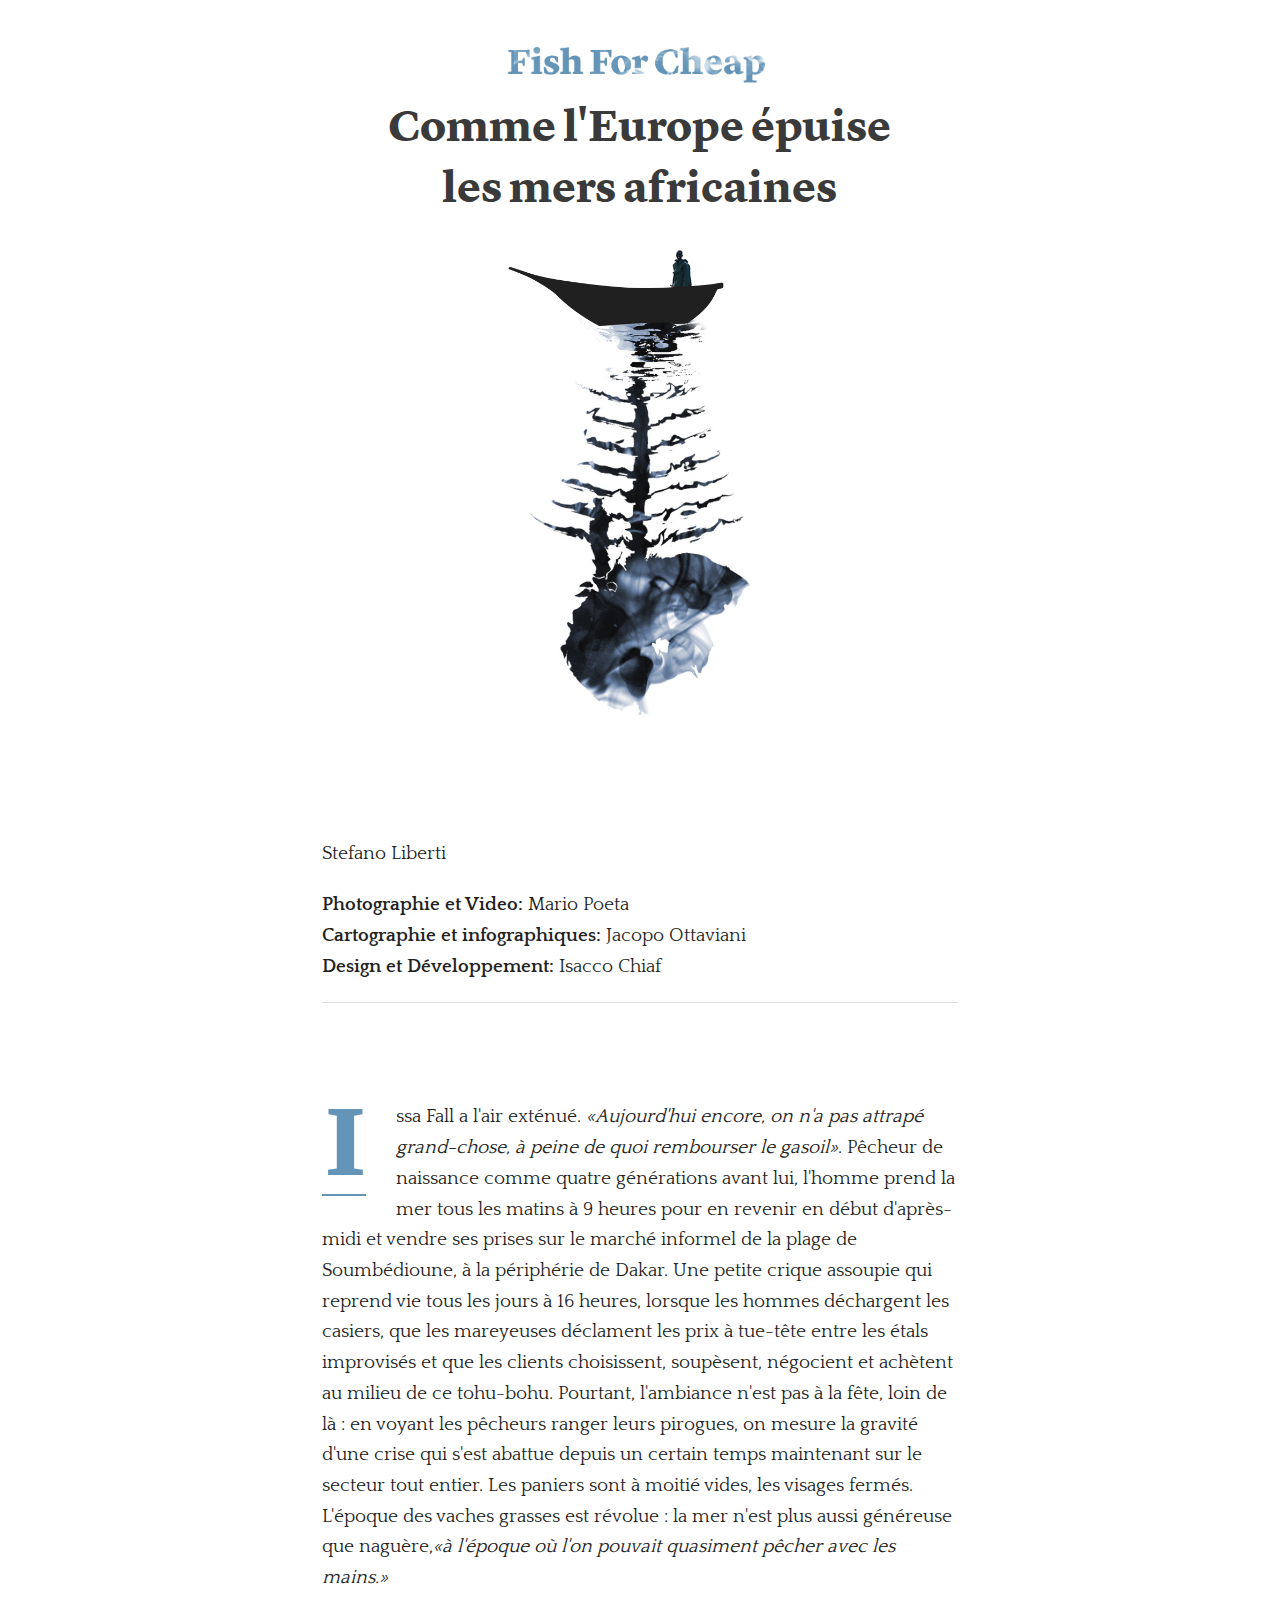
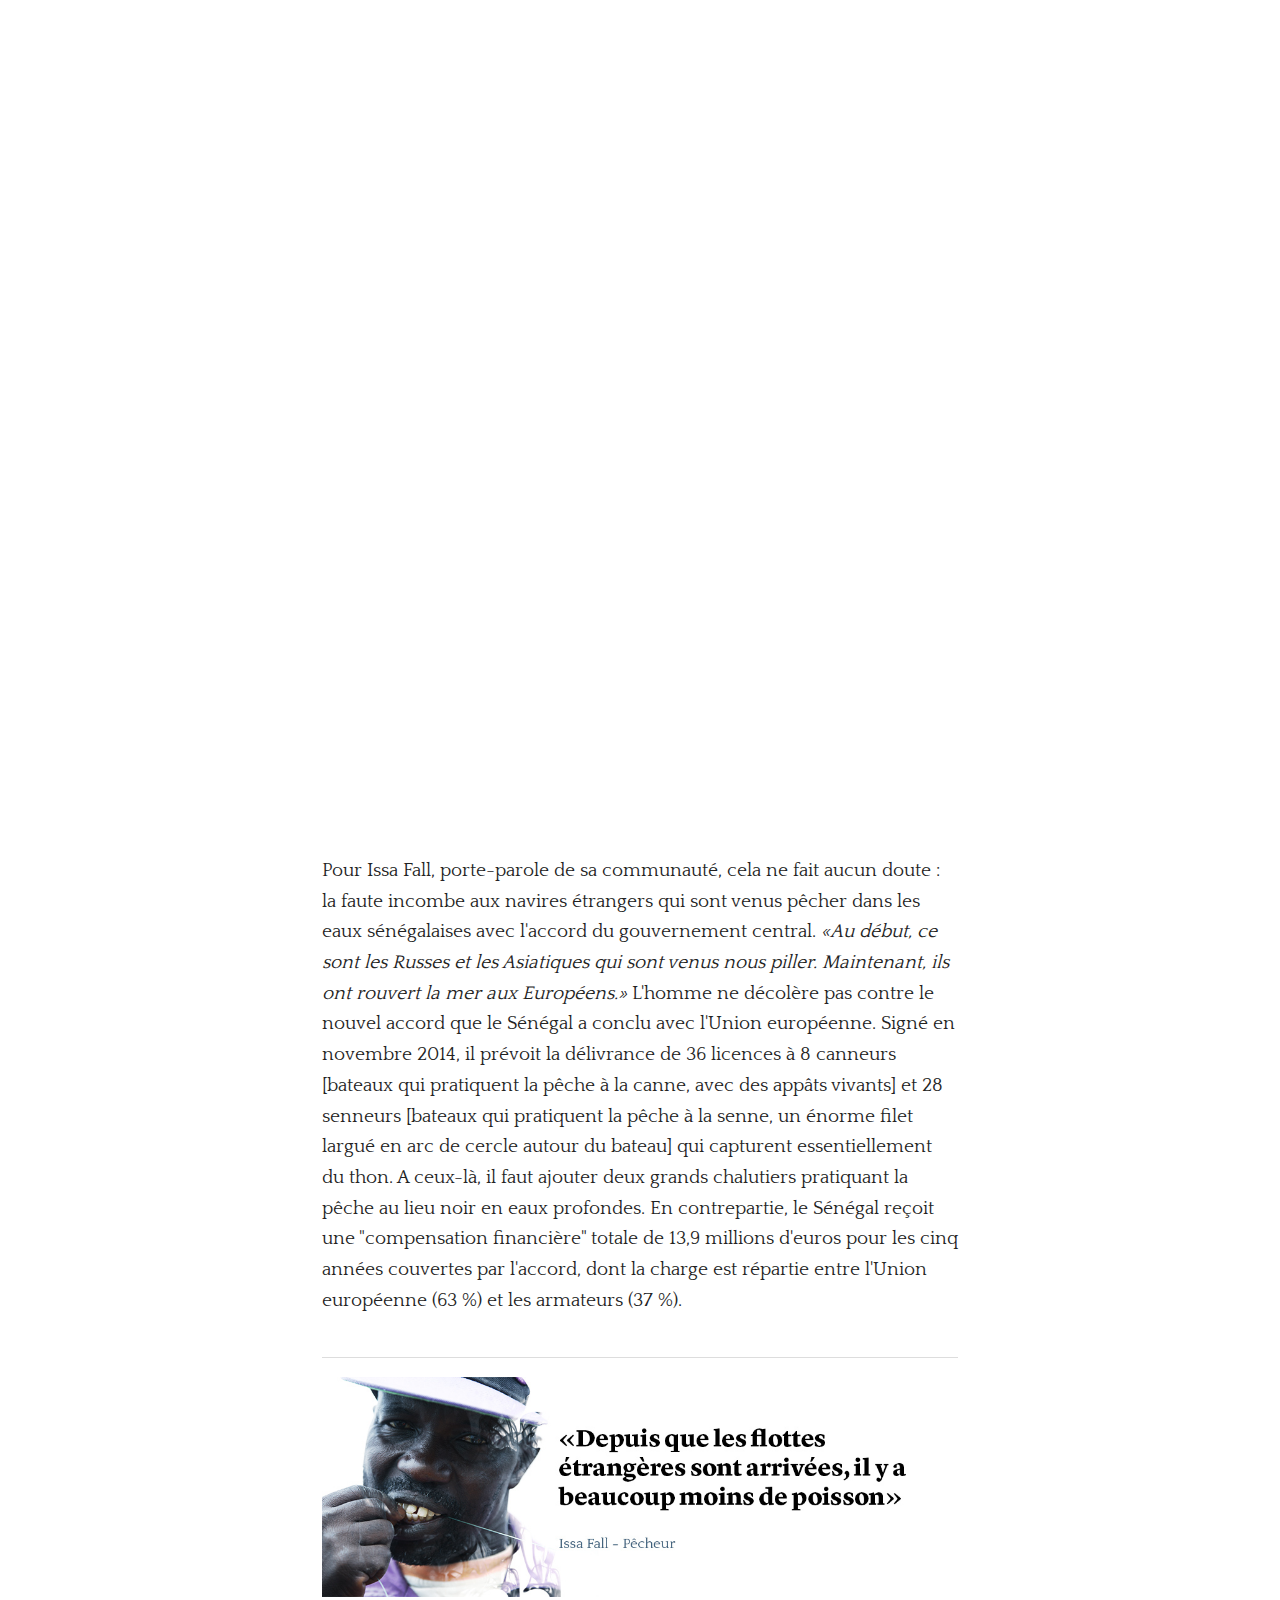
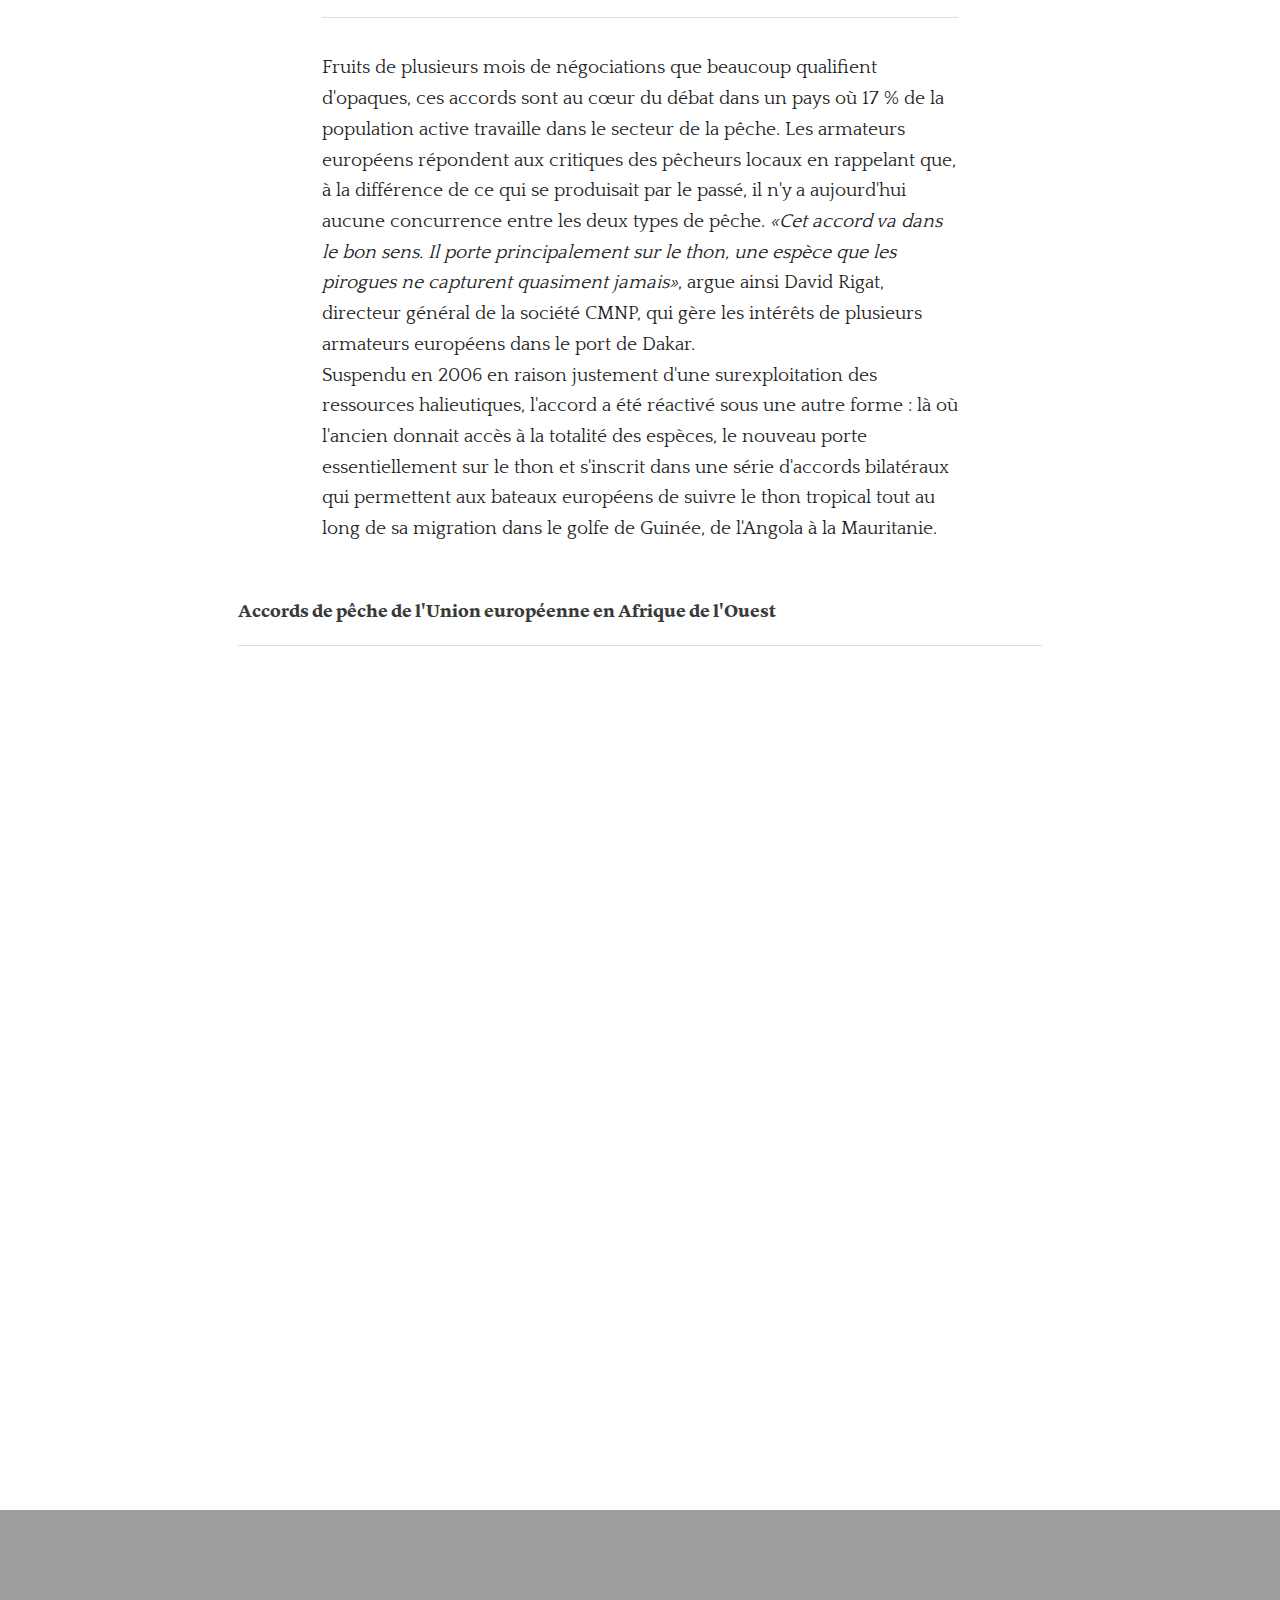
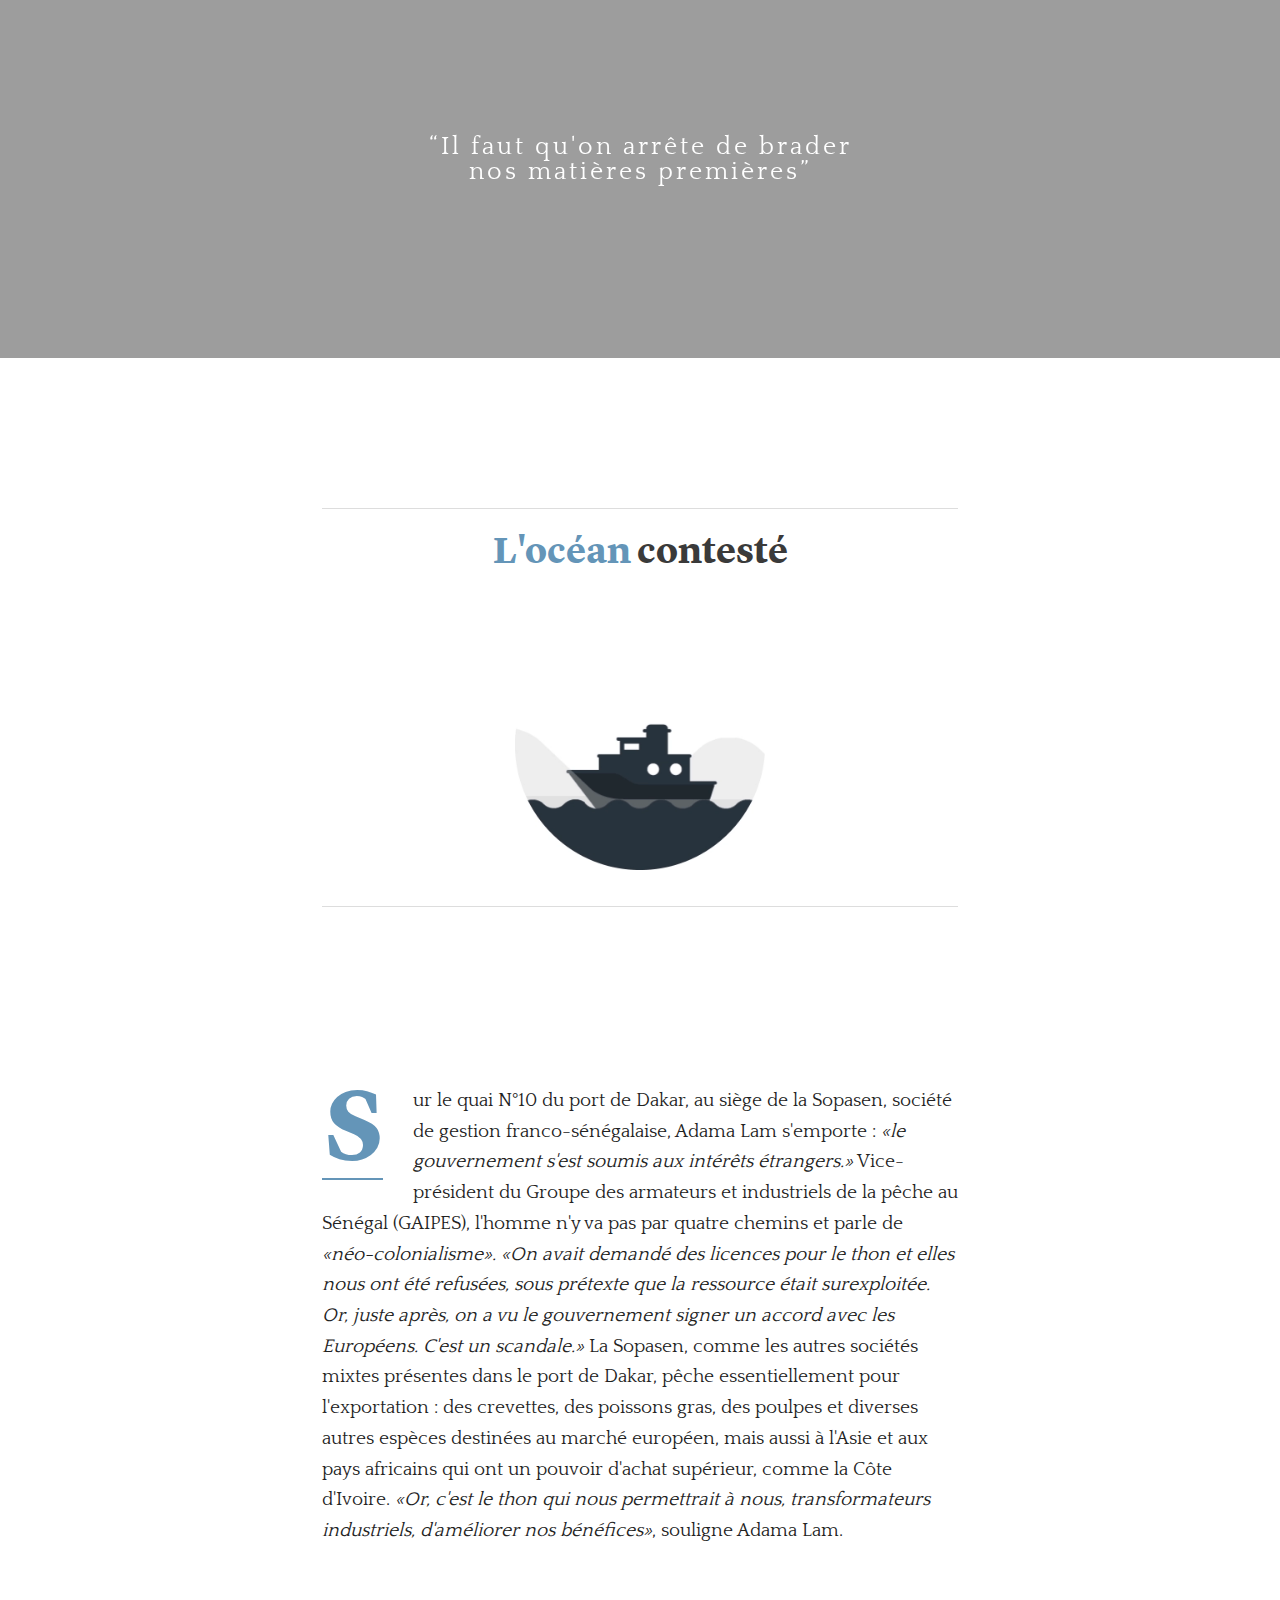
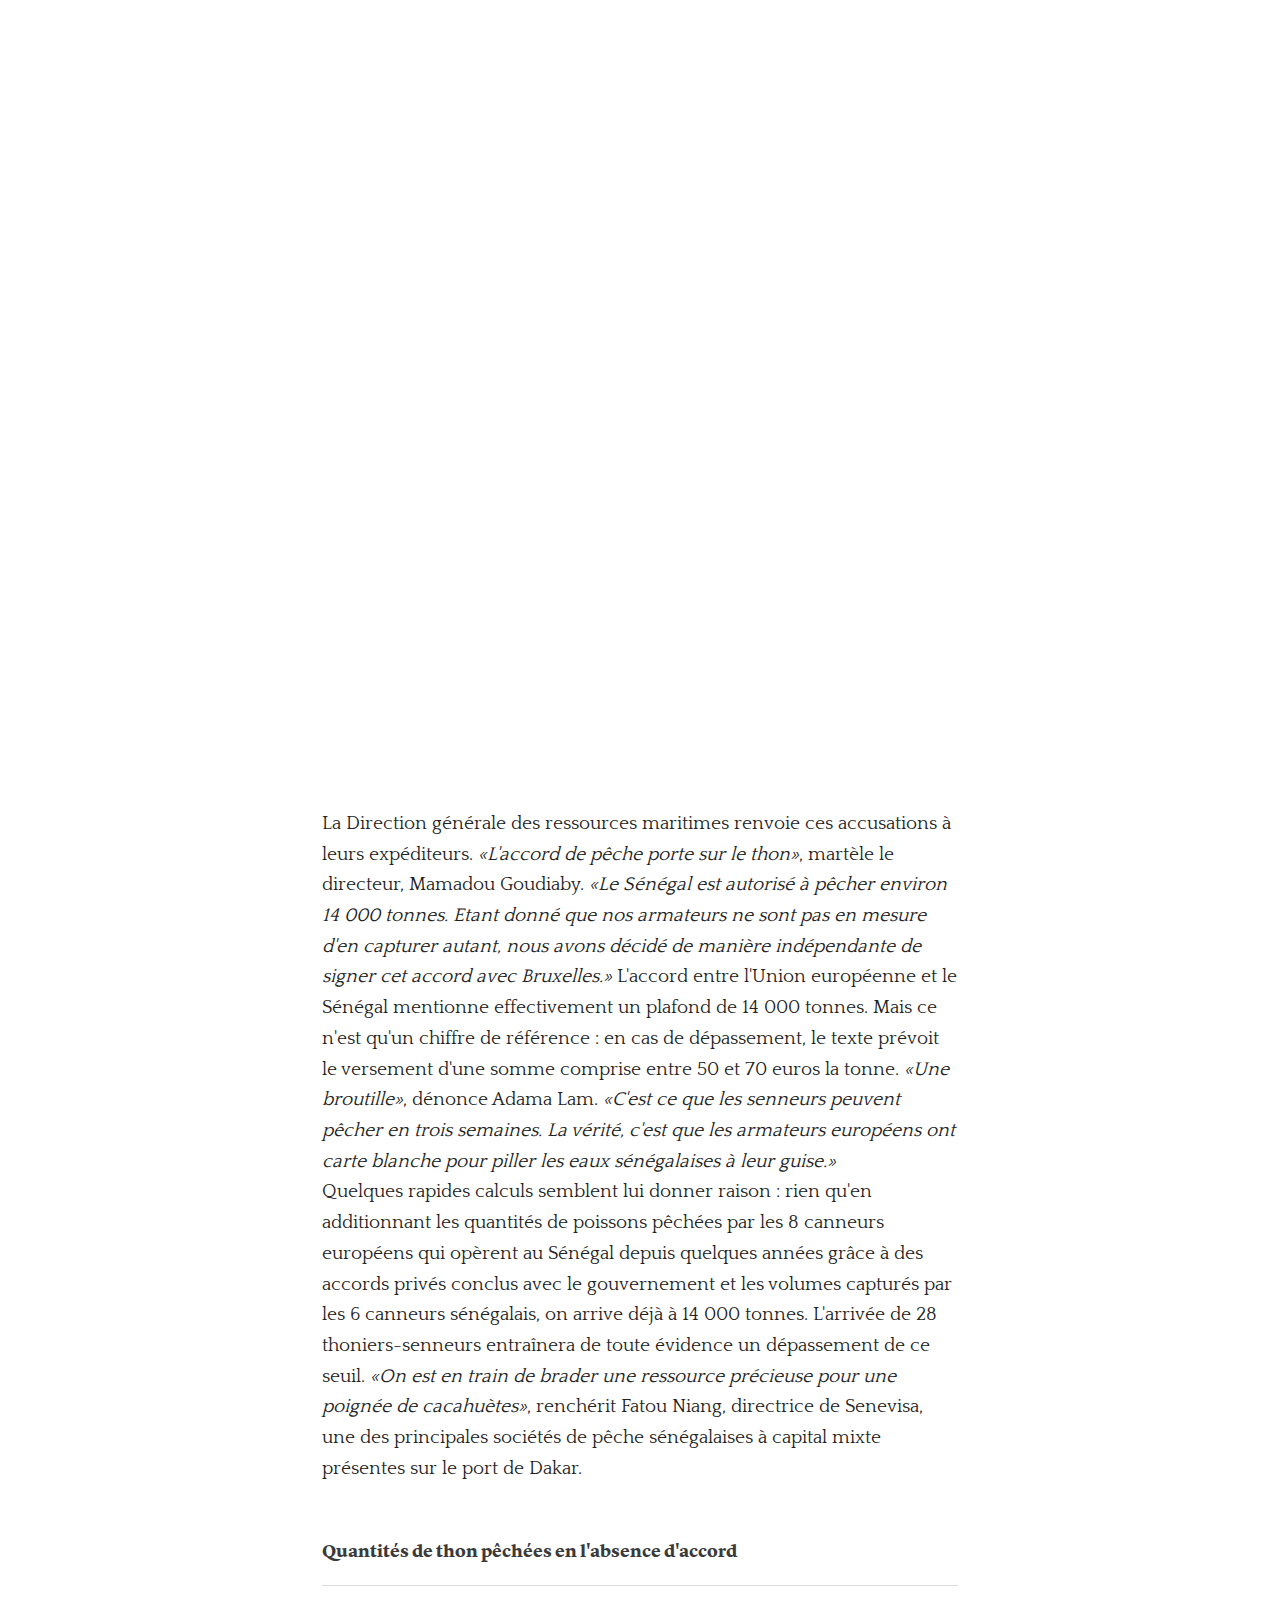
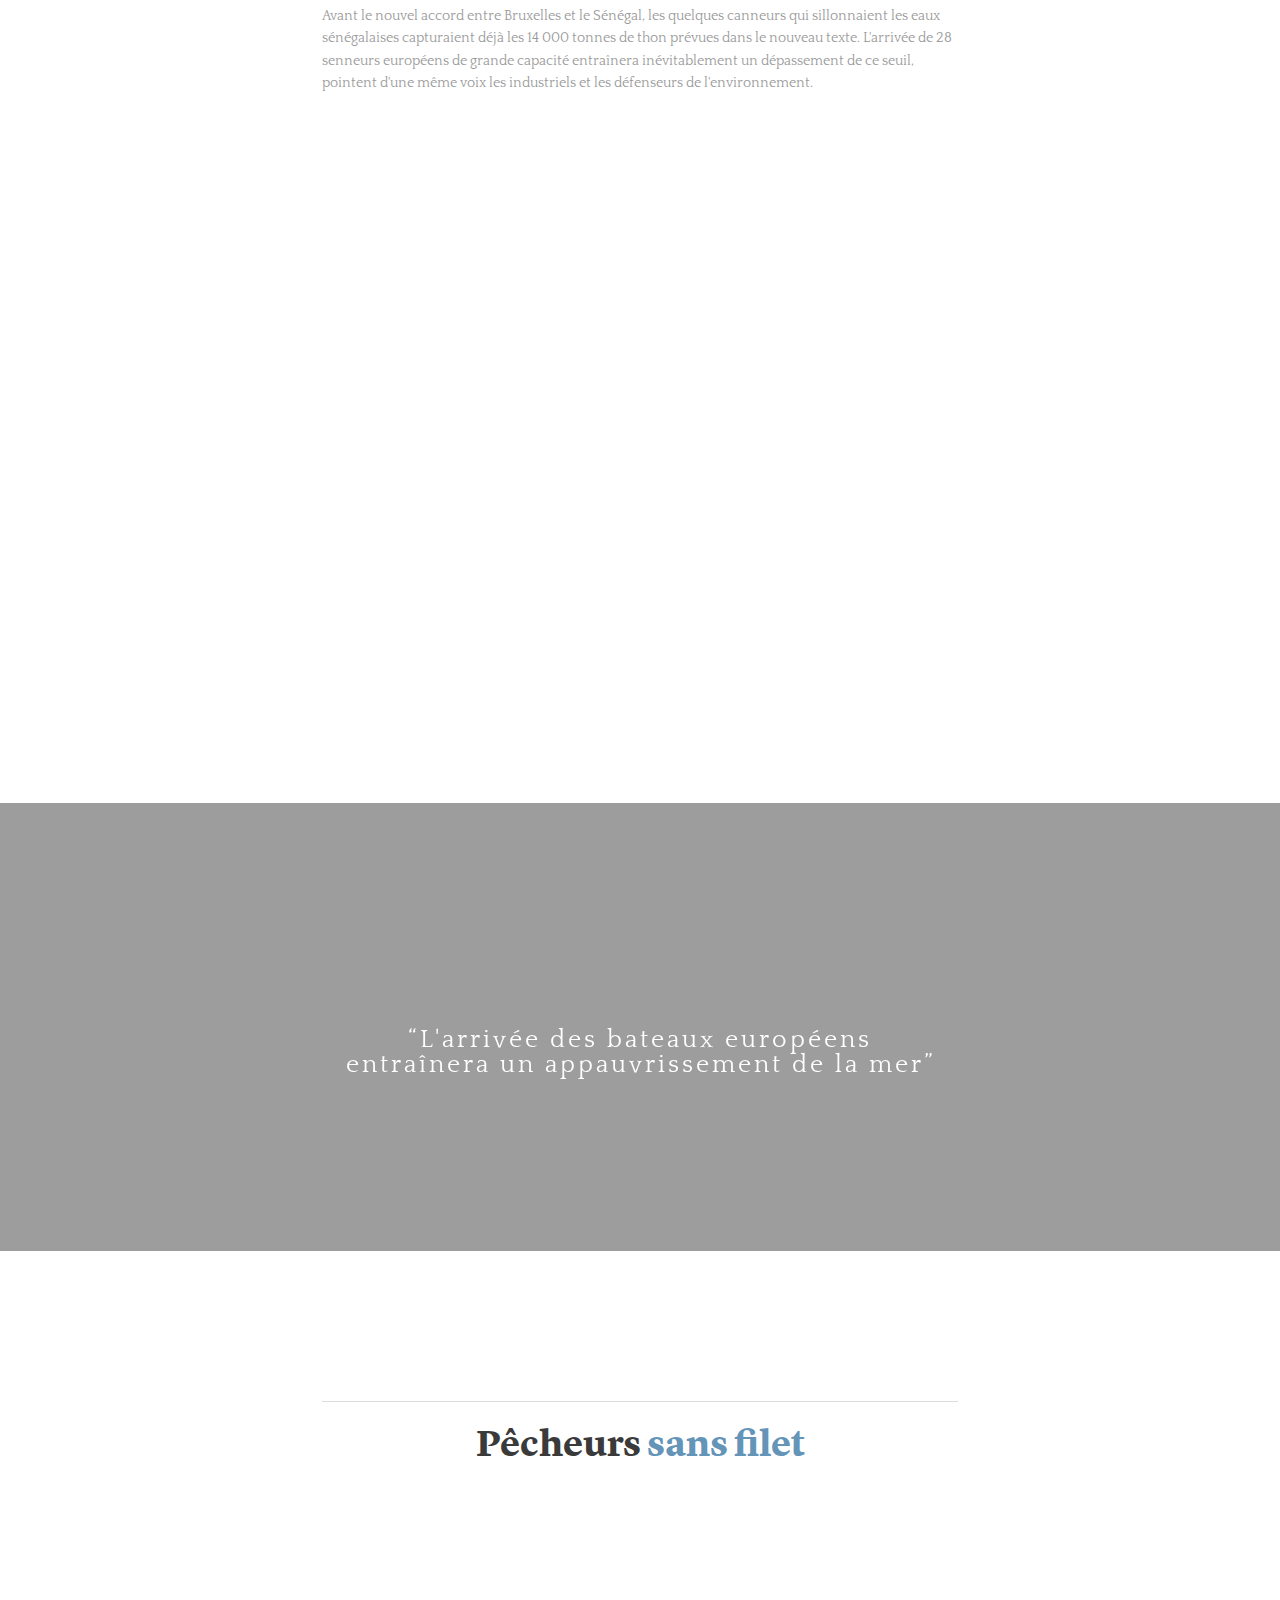
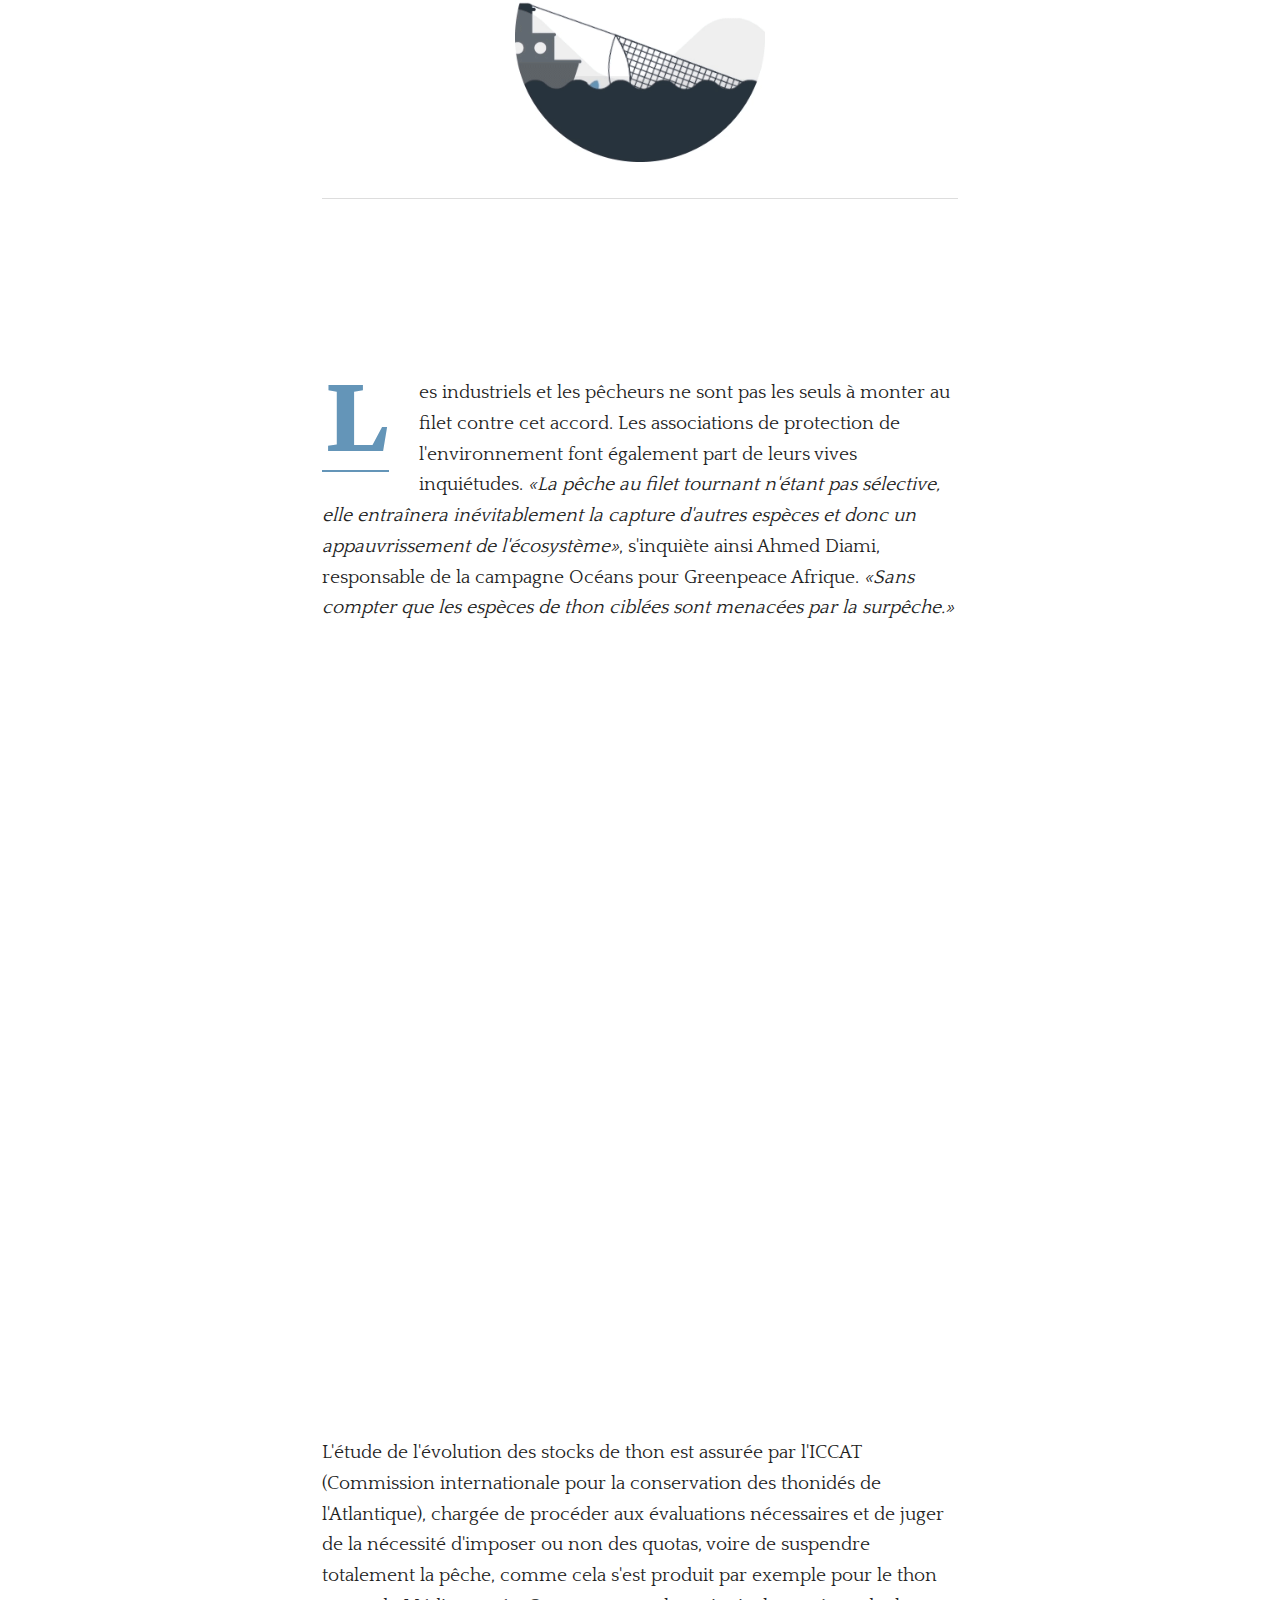
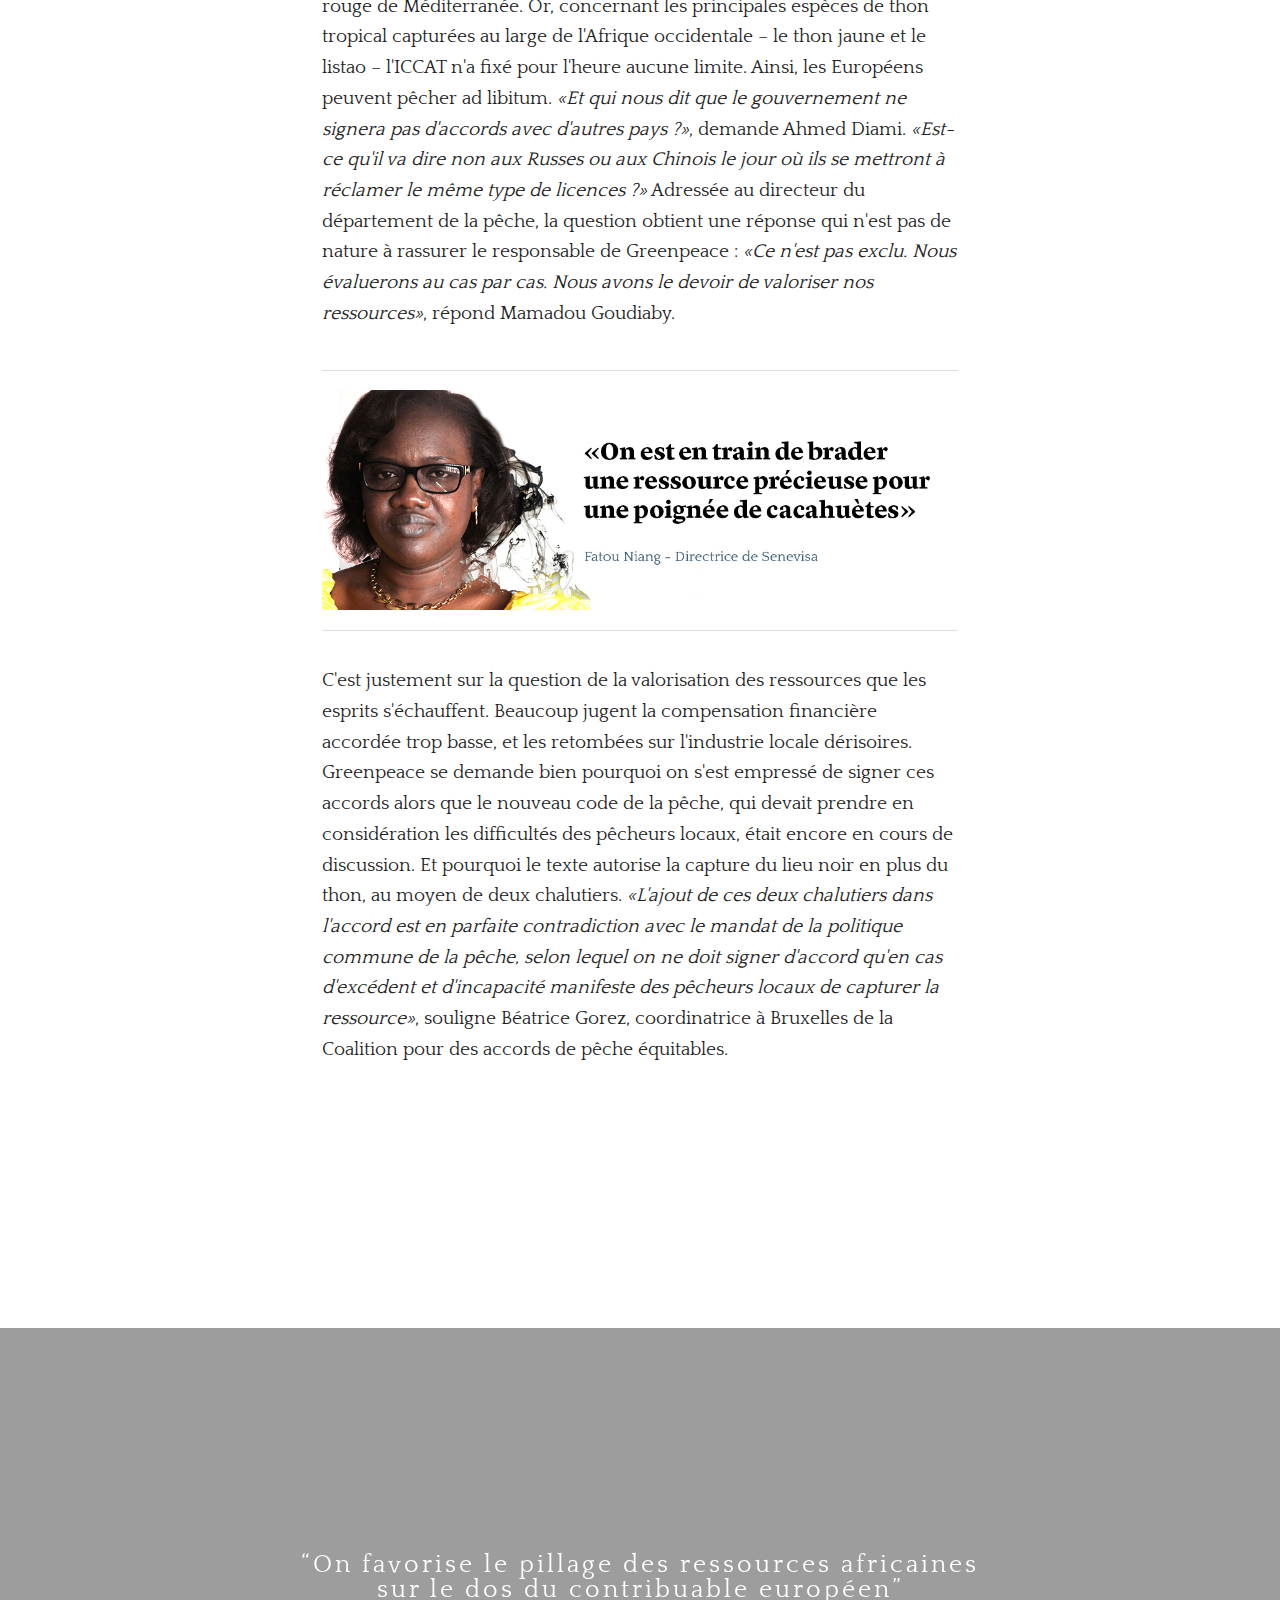
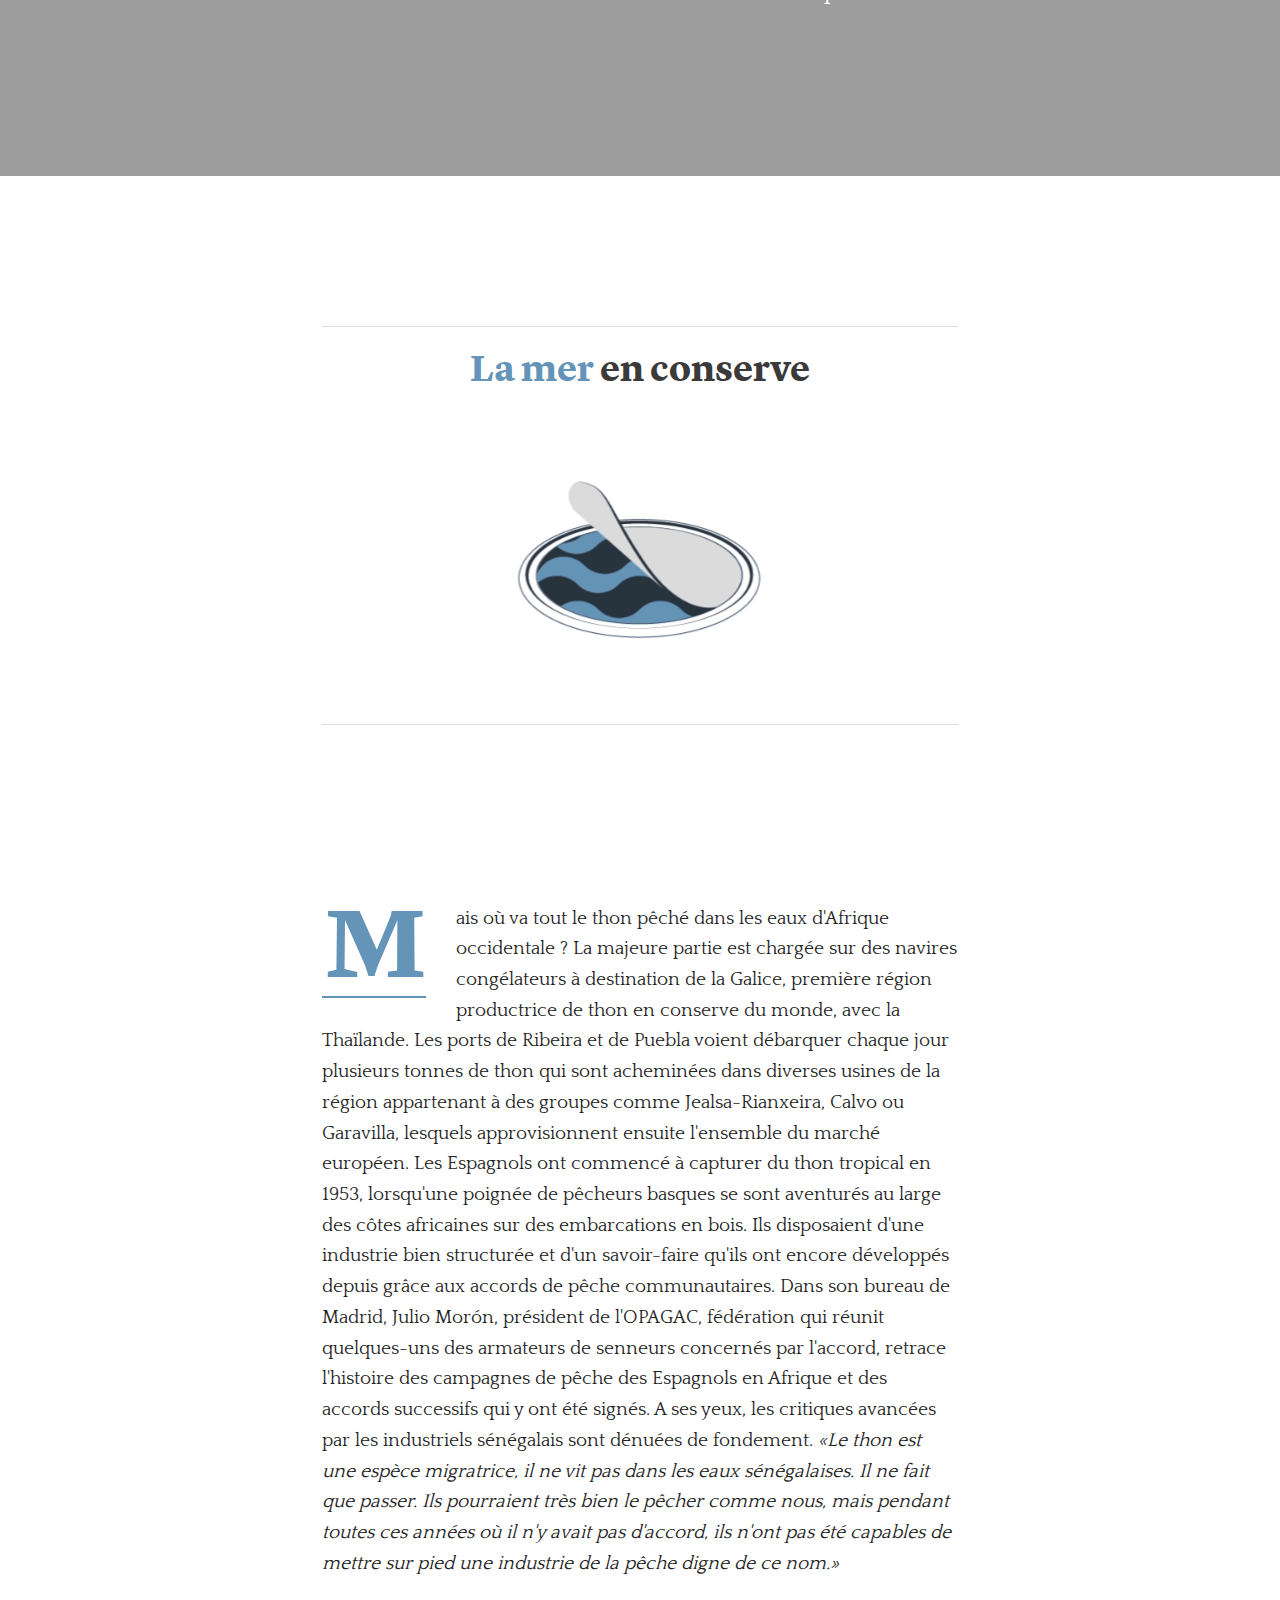
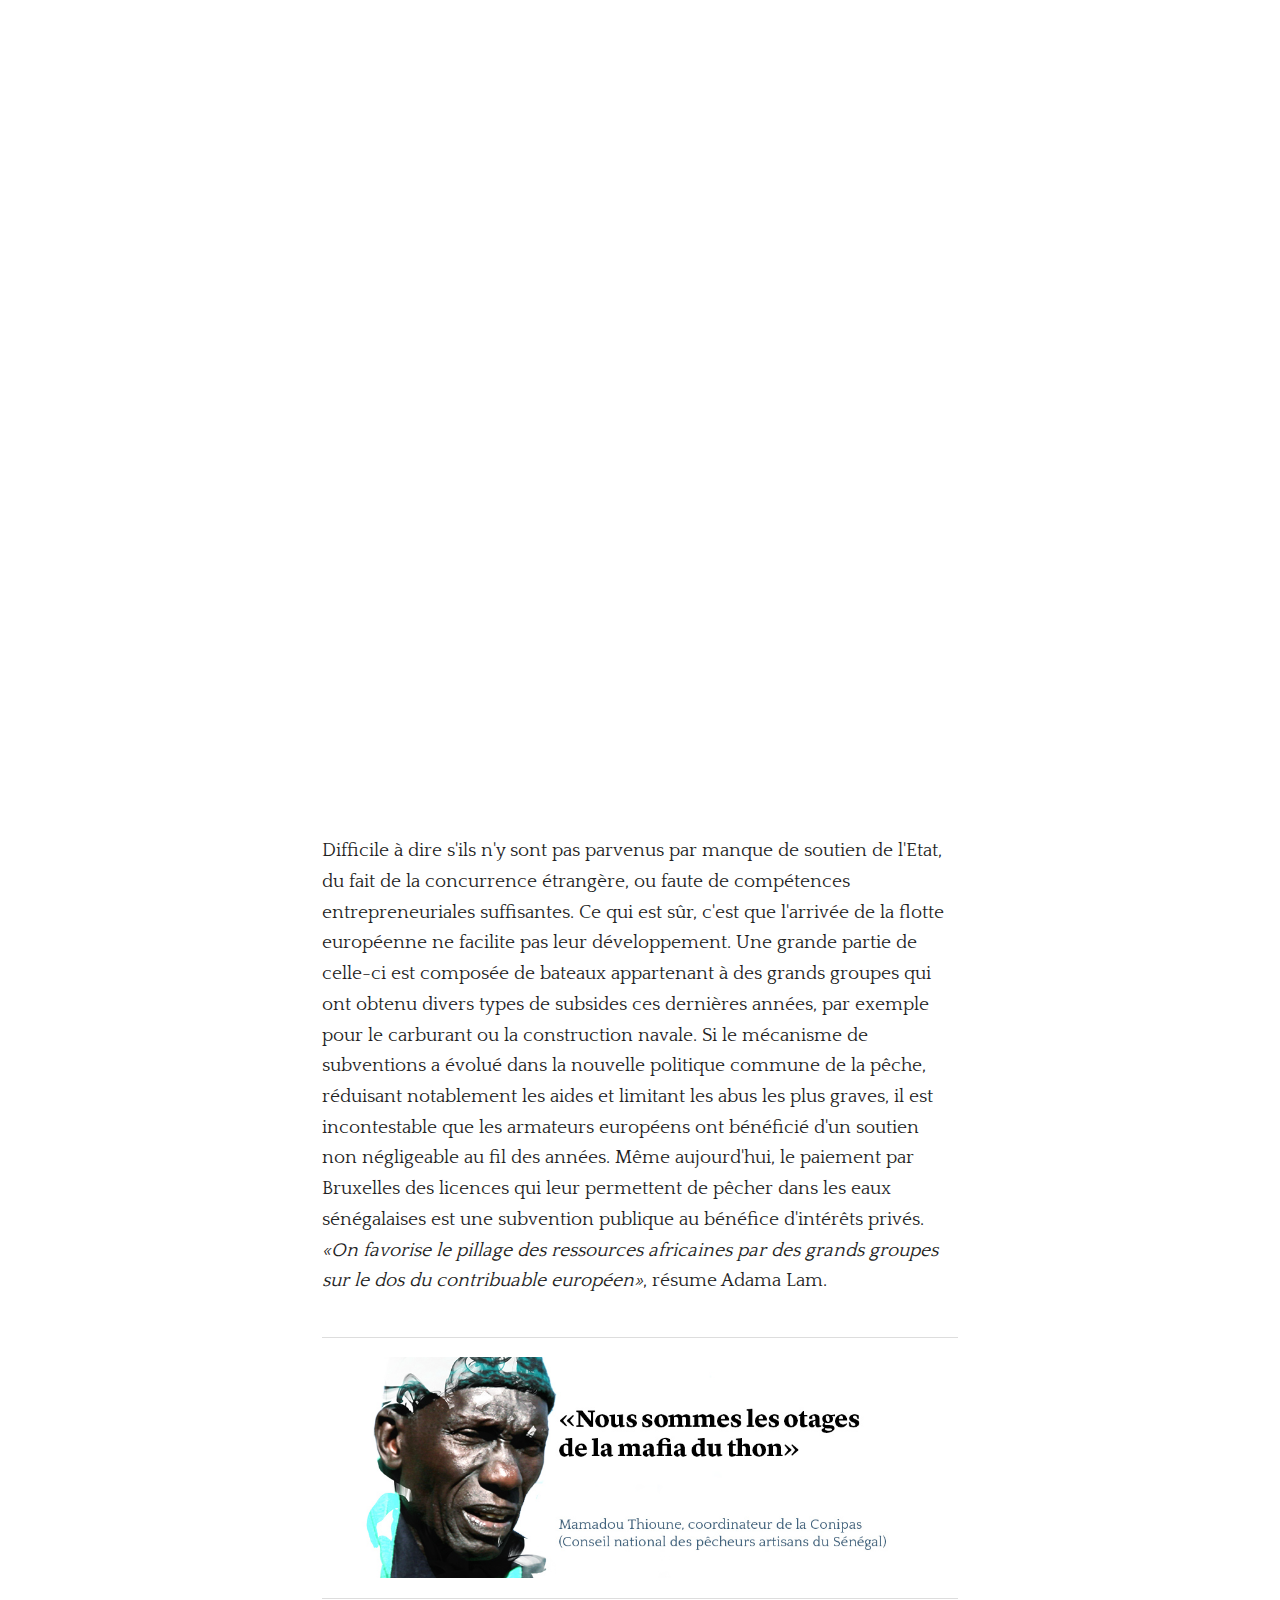
==== commit 861a6e01: "sadas" ====
--- a/fr/index.html
+++ b/fr/index.html
@@ -209,9 +209,7 @@
             <a id="ref_tw" href="http://twitter.com/home?status=Fish for Cheap. Guarda il web documentario http://www.internazionale.it/webdoc/tomato %23DarkSideTomato su @Internazionale" onclick="javascript:window.open(this.href, '', 'menubar=no,toolbar=no,resizable=no,scrollbars=no,height=400,width=600');return false;">
                 <img src="img/social_tw.png" onmouseover="this.src='img/social_tw_h.png';" onmouseout="this.src='img/social_tw.png';" width="25"> </a>
 
-            <a id="ref_gp" href="https://plus.google.com/share?url=http://www.internazionale.it/webdoc/tomato/" onclick="javascript:window.open(this.href, '', 'menubar=no,toolbar=no,resizable=no,scrollbars=no,height=400,width=600');return false;">
-
-                <img src="img/social_gl.png" onmouseover="this.src='img/social_gl_h.png';" onmouseout="this.src='img/social_gl.png';" width="25"> </a>
+            
             <img src="img/social_ab.png" class="show" onmouseover="this.src='img/social_ab_h.png';" onmouseout="this.src='img/social_ab.png';" width="70">
         </div>
     </div>
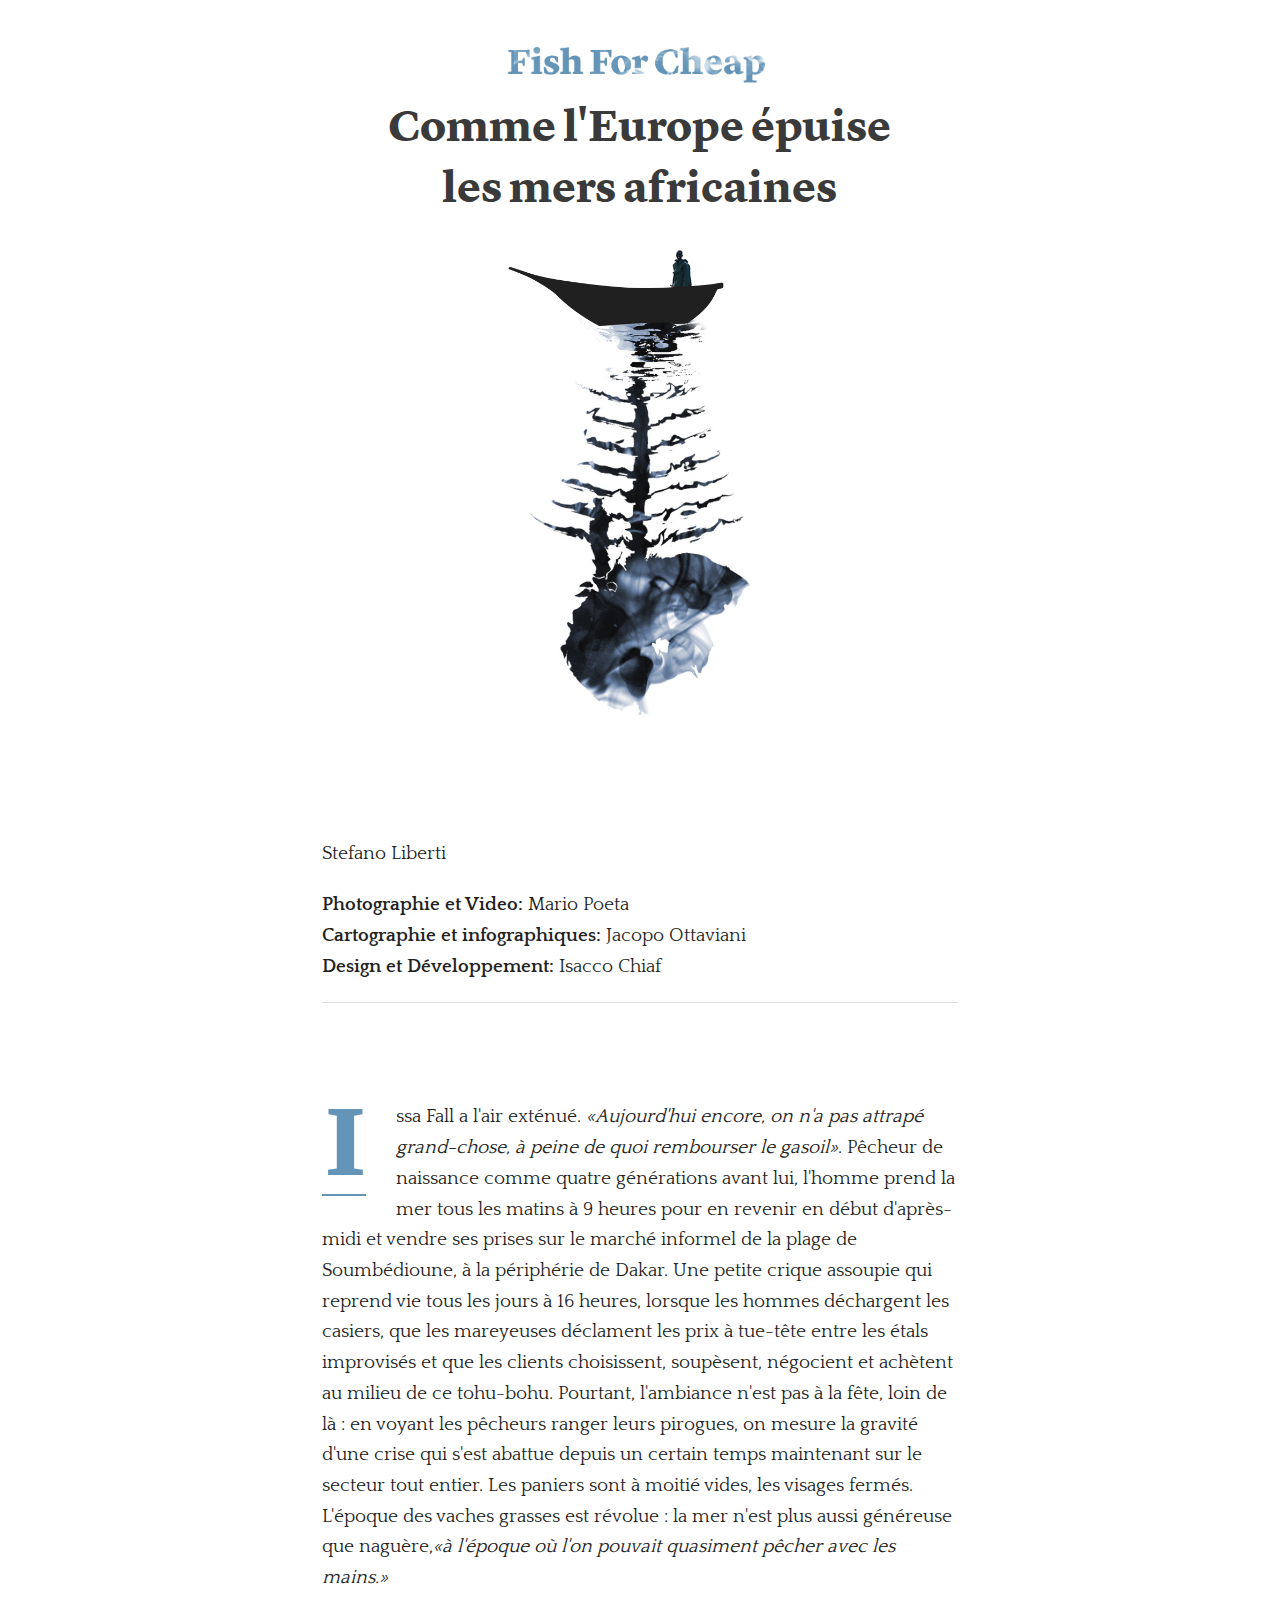
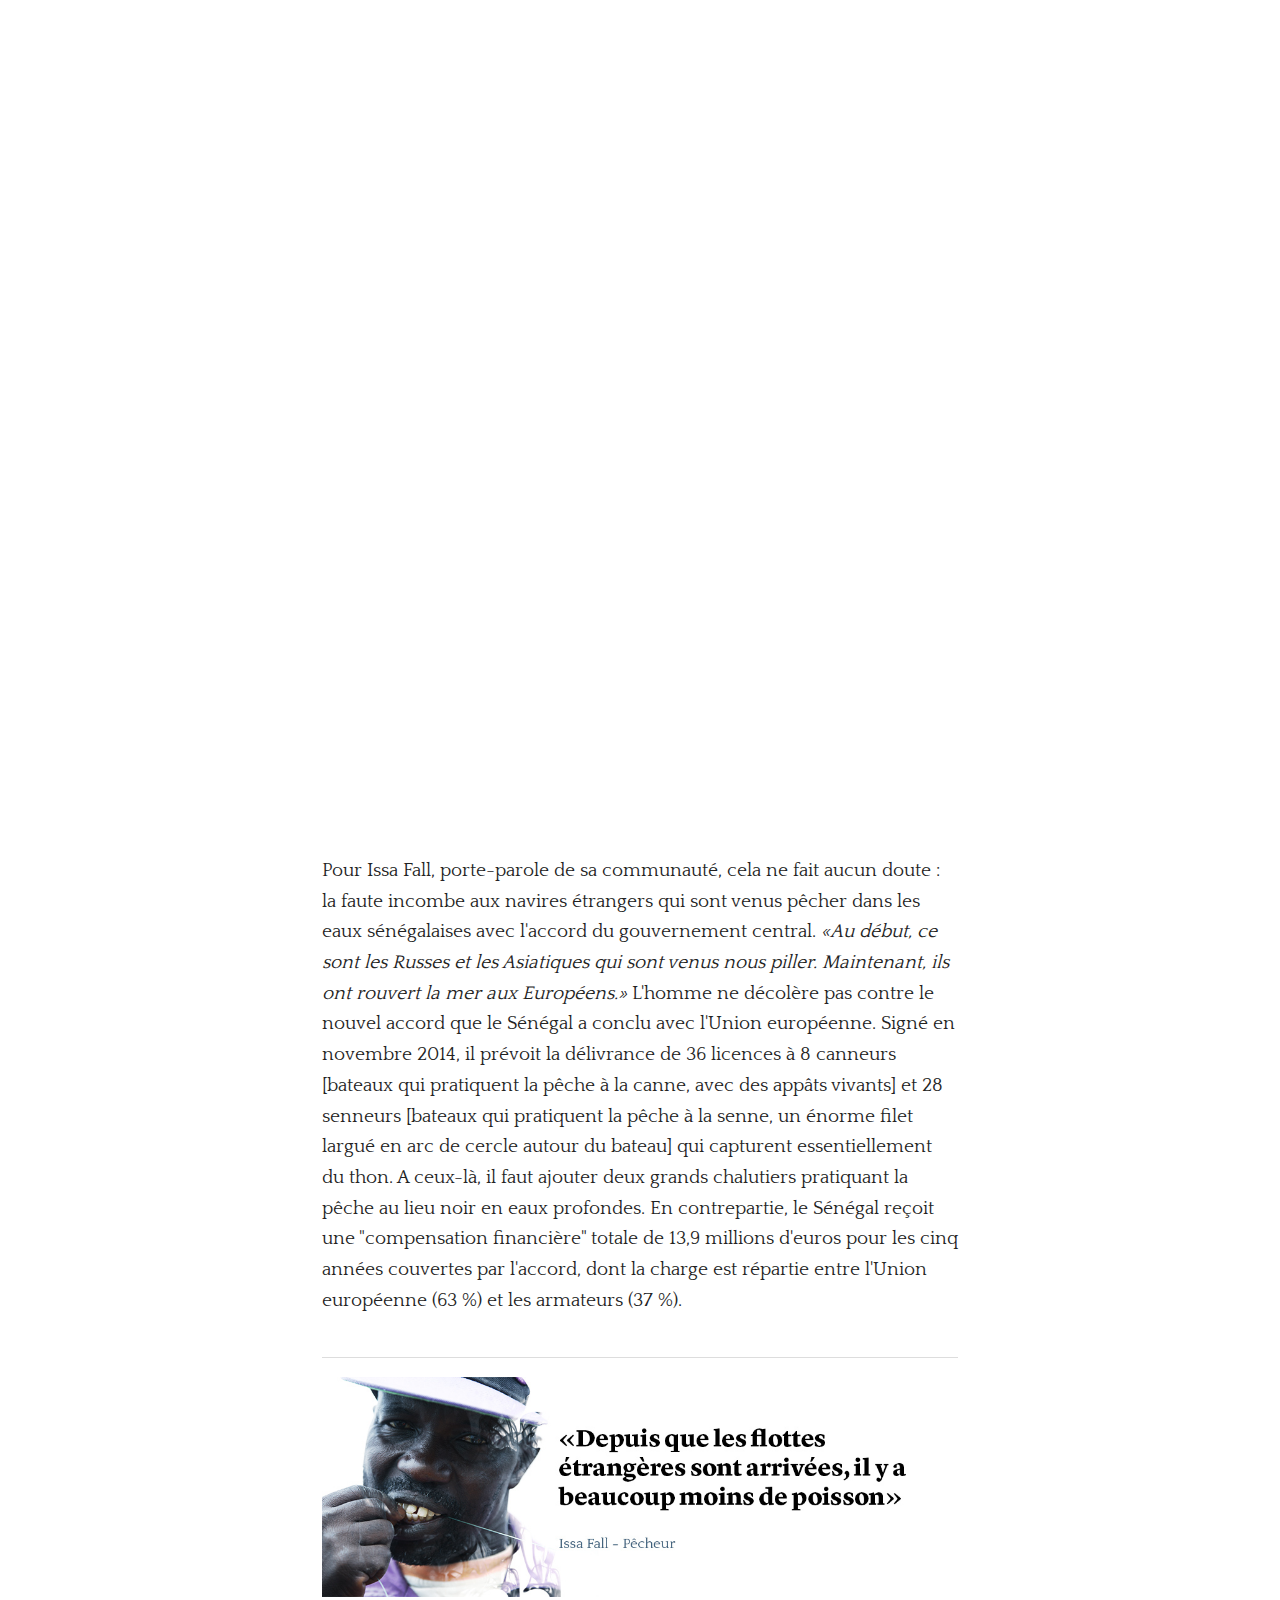
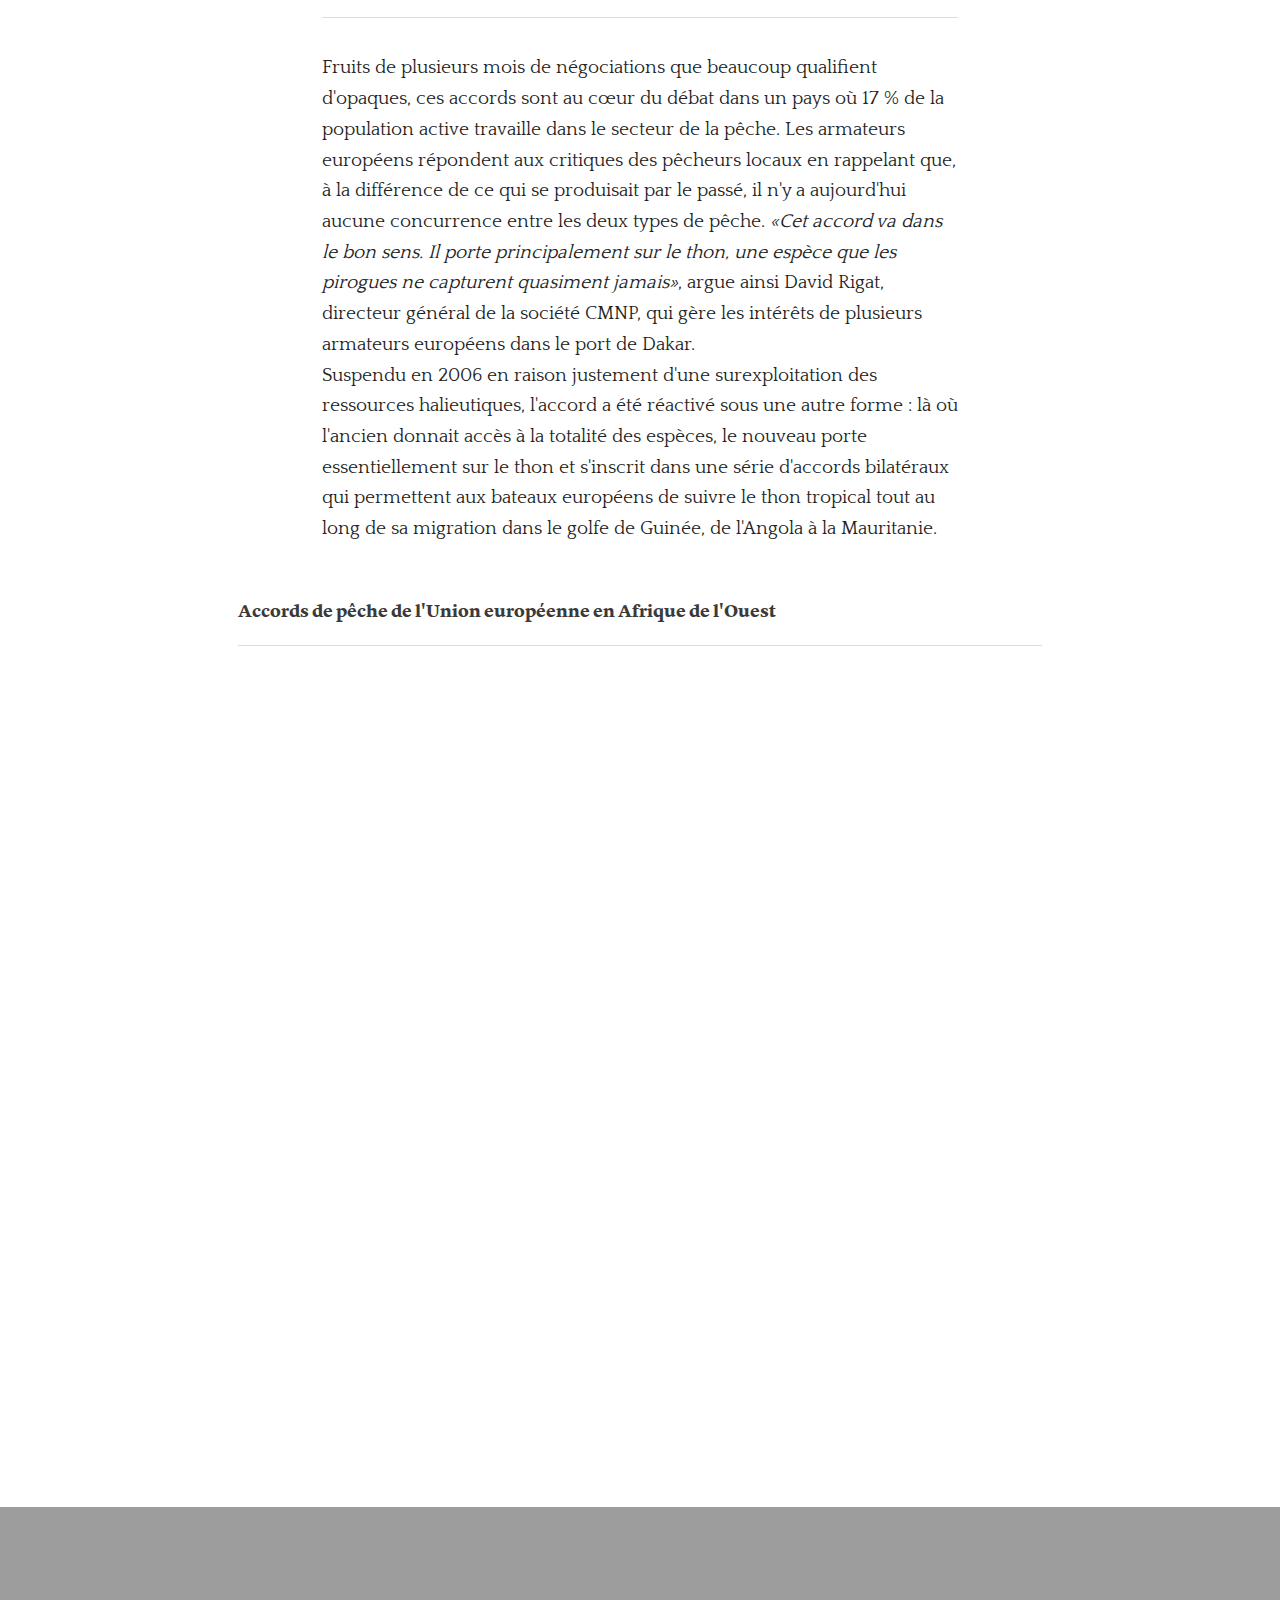
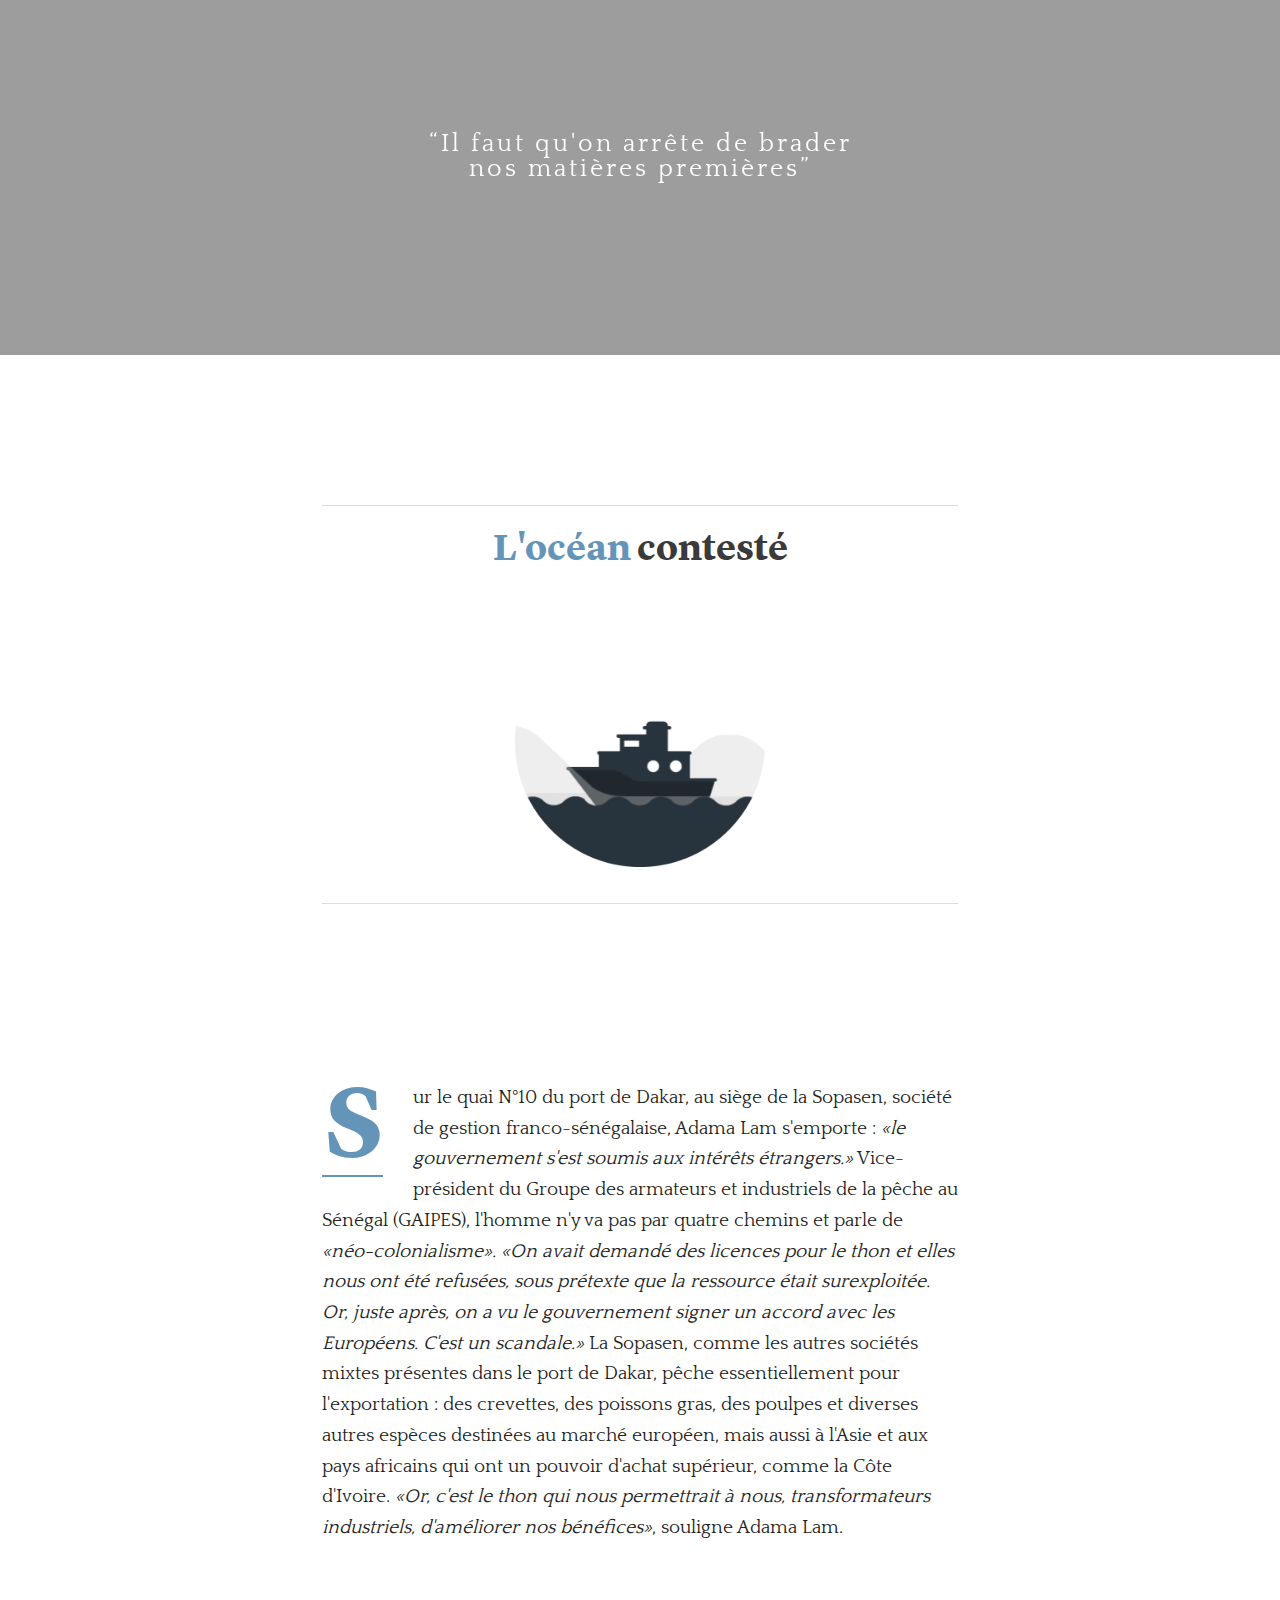
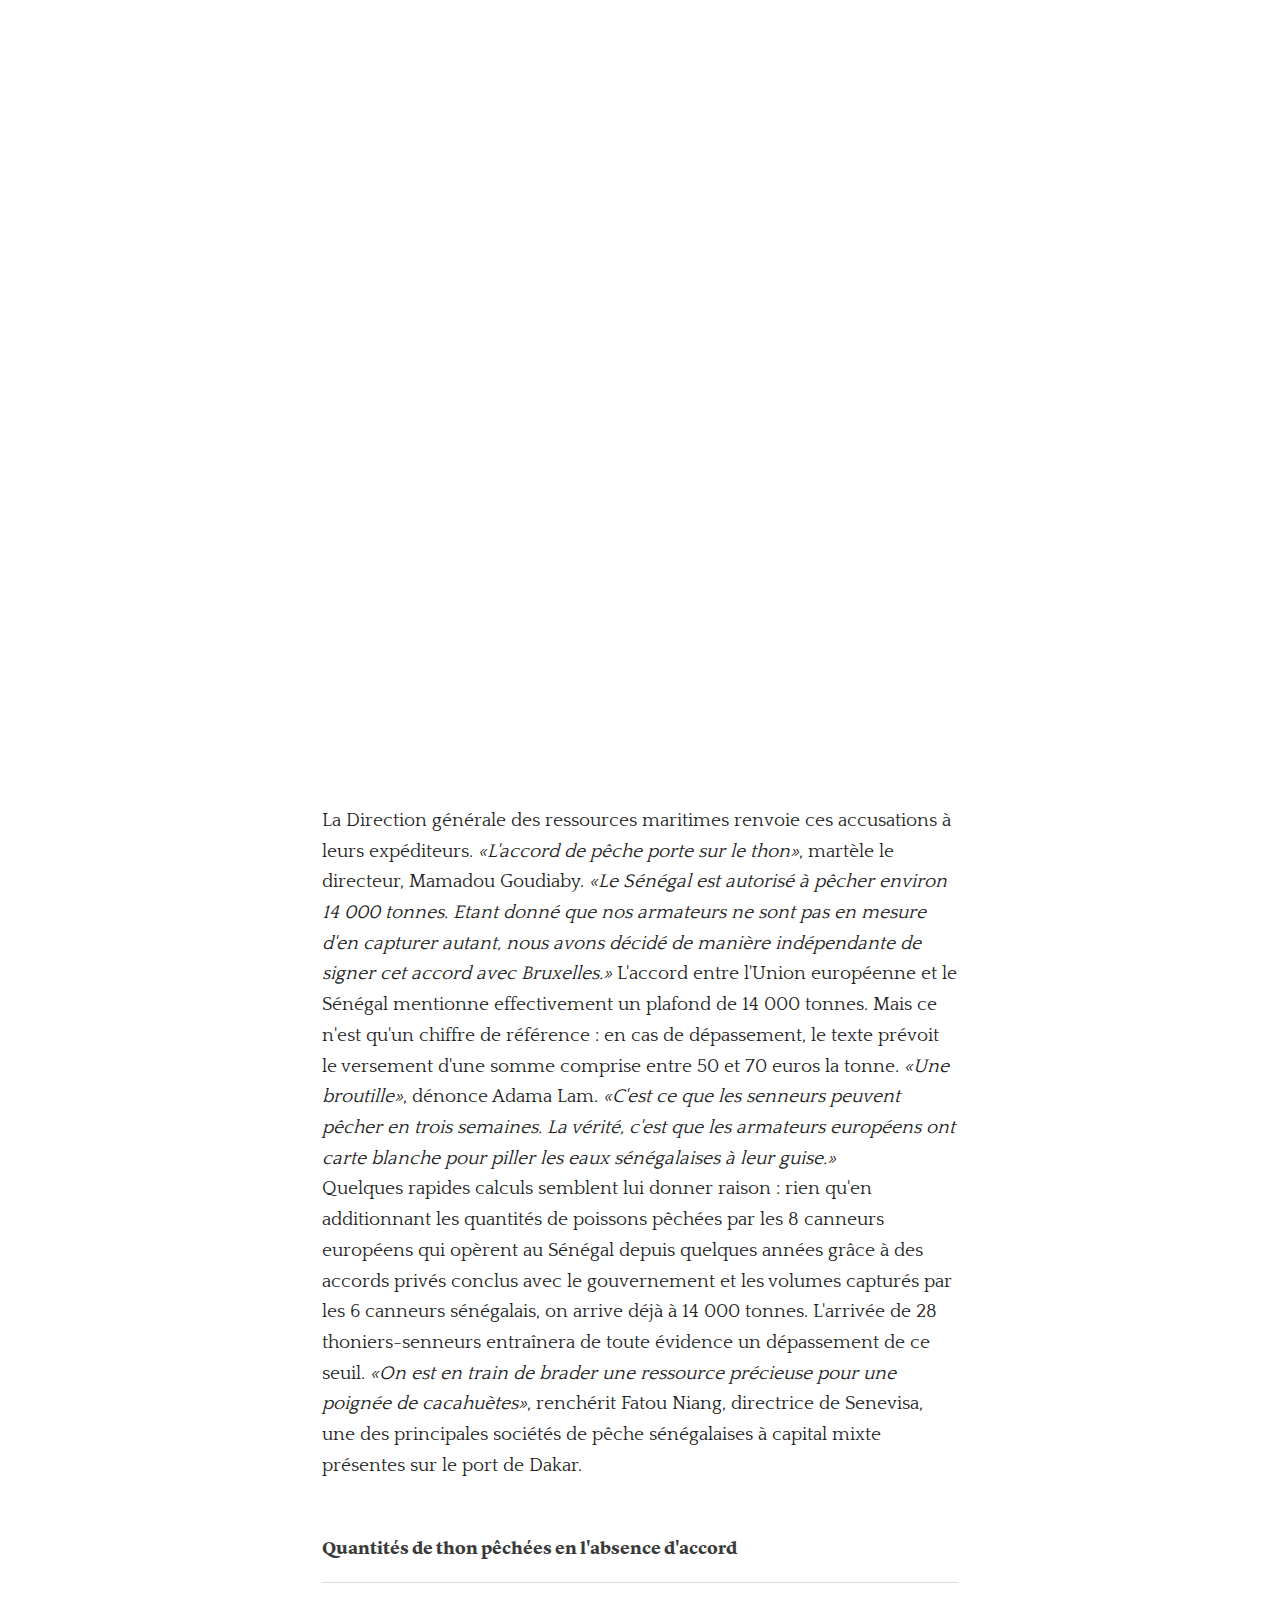
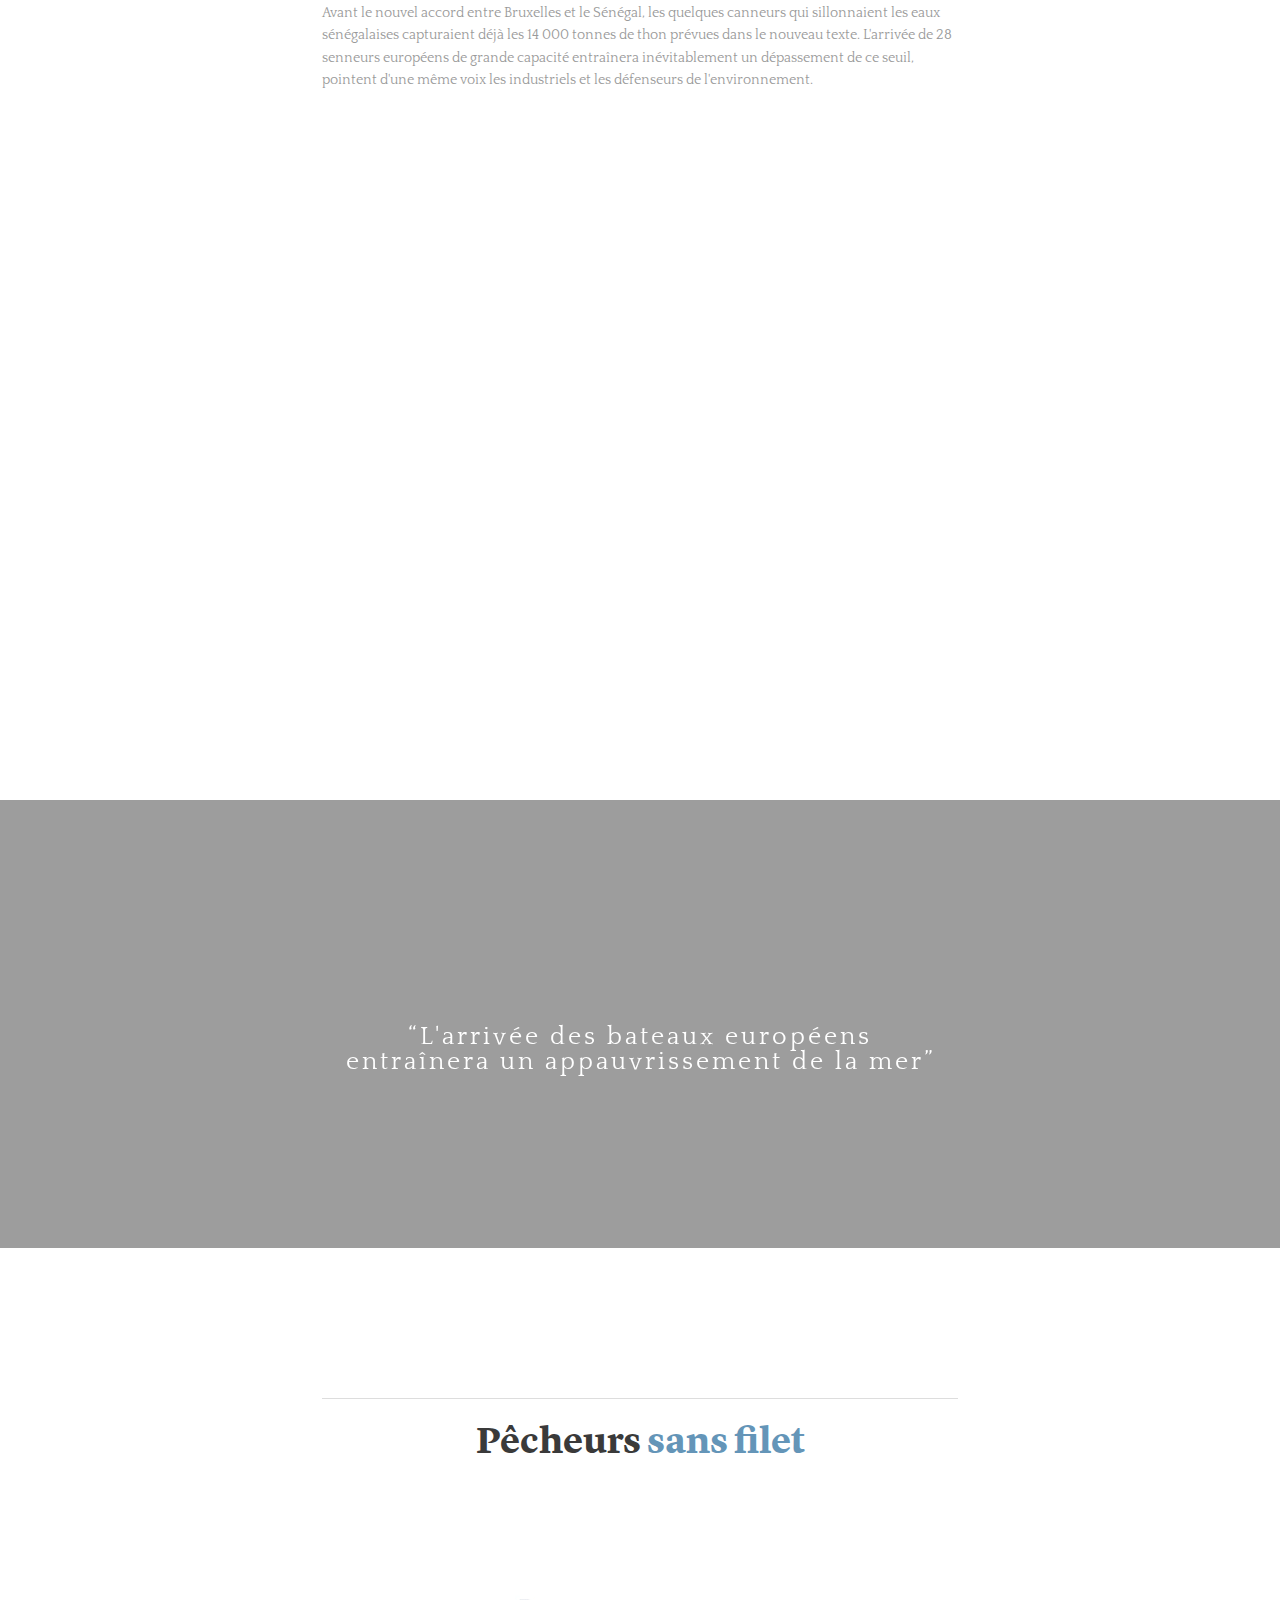
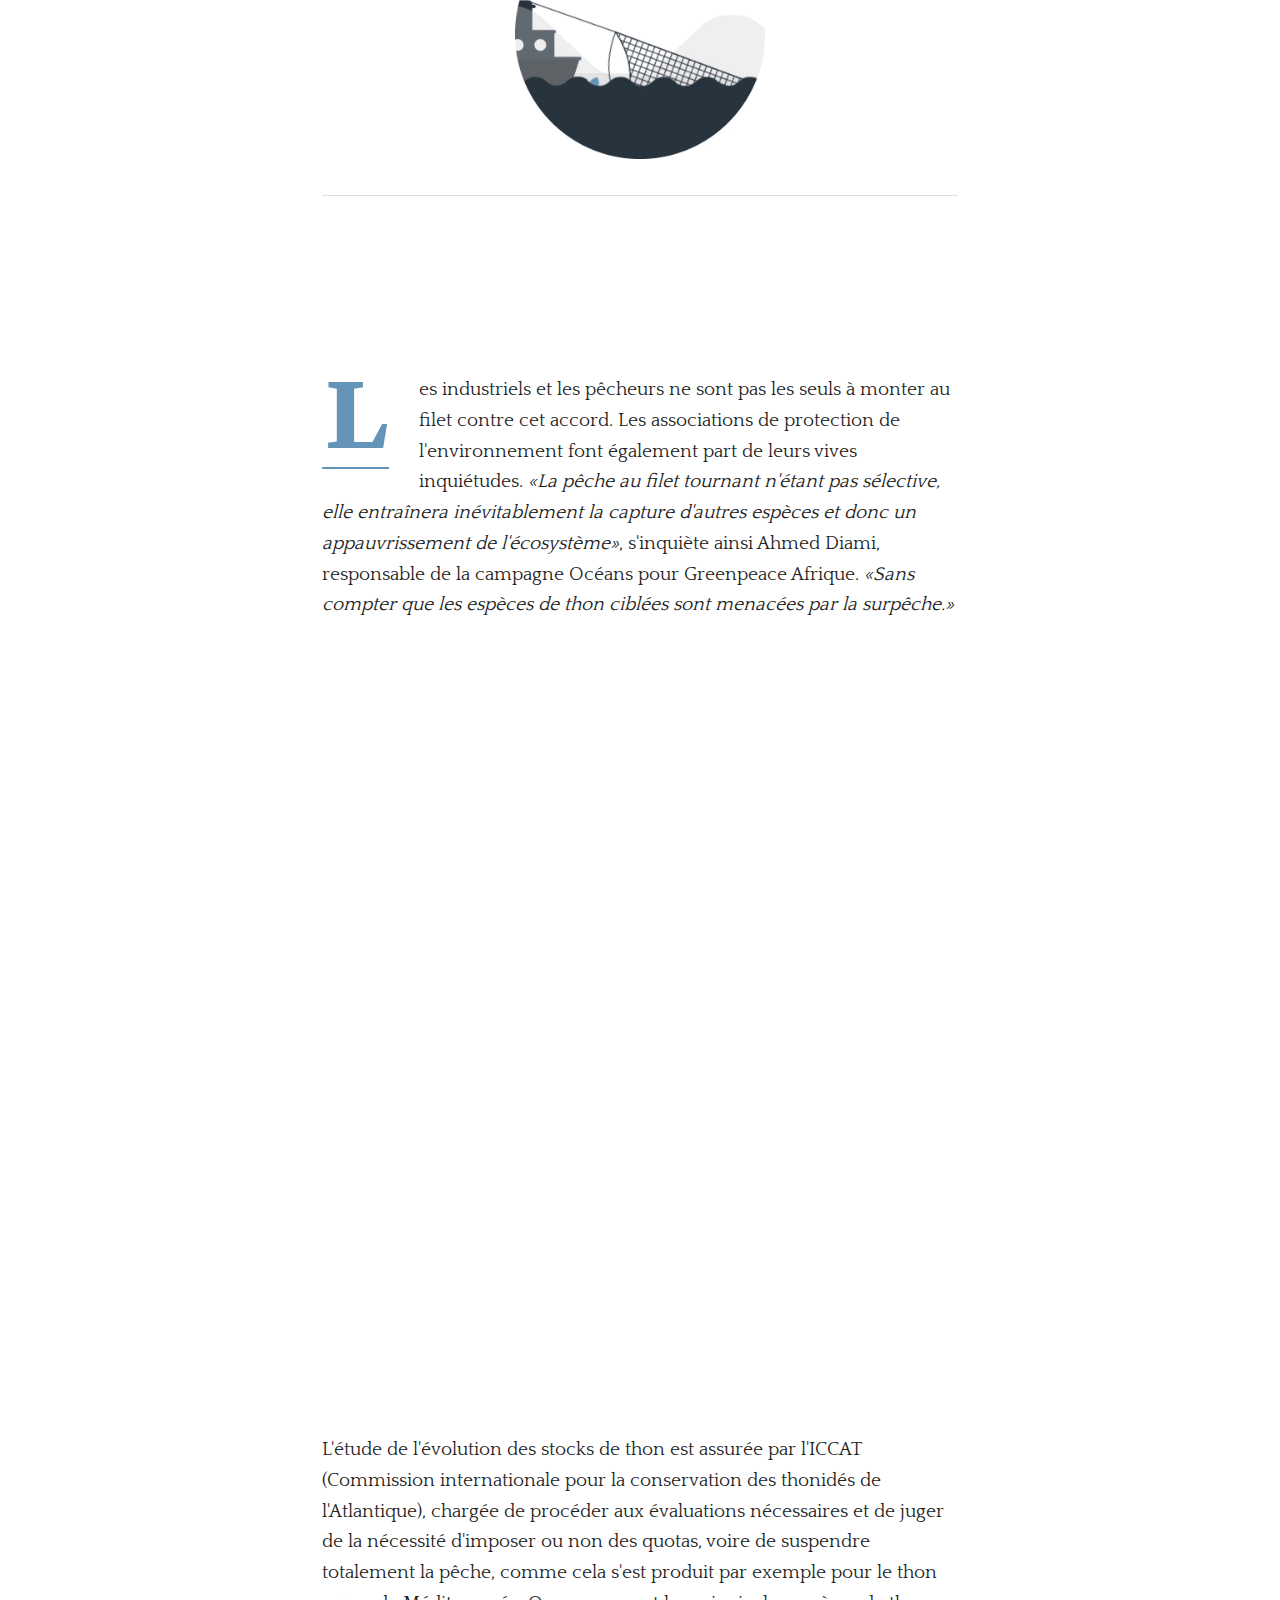
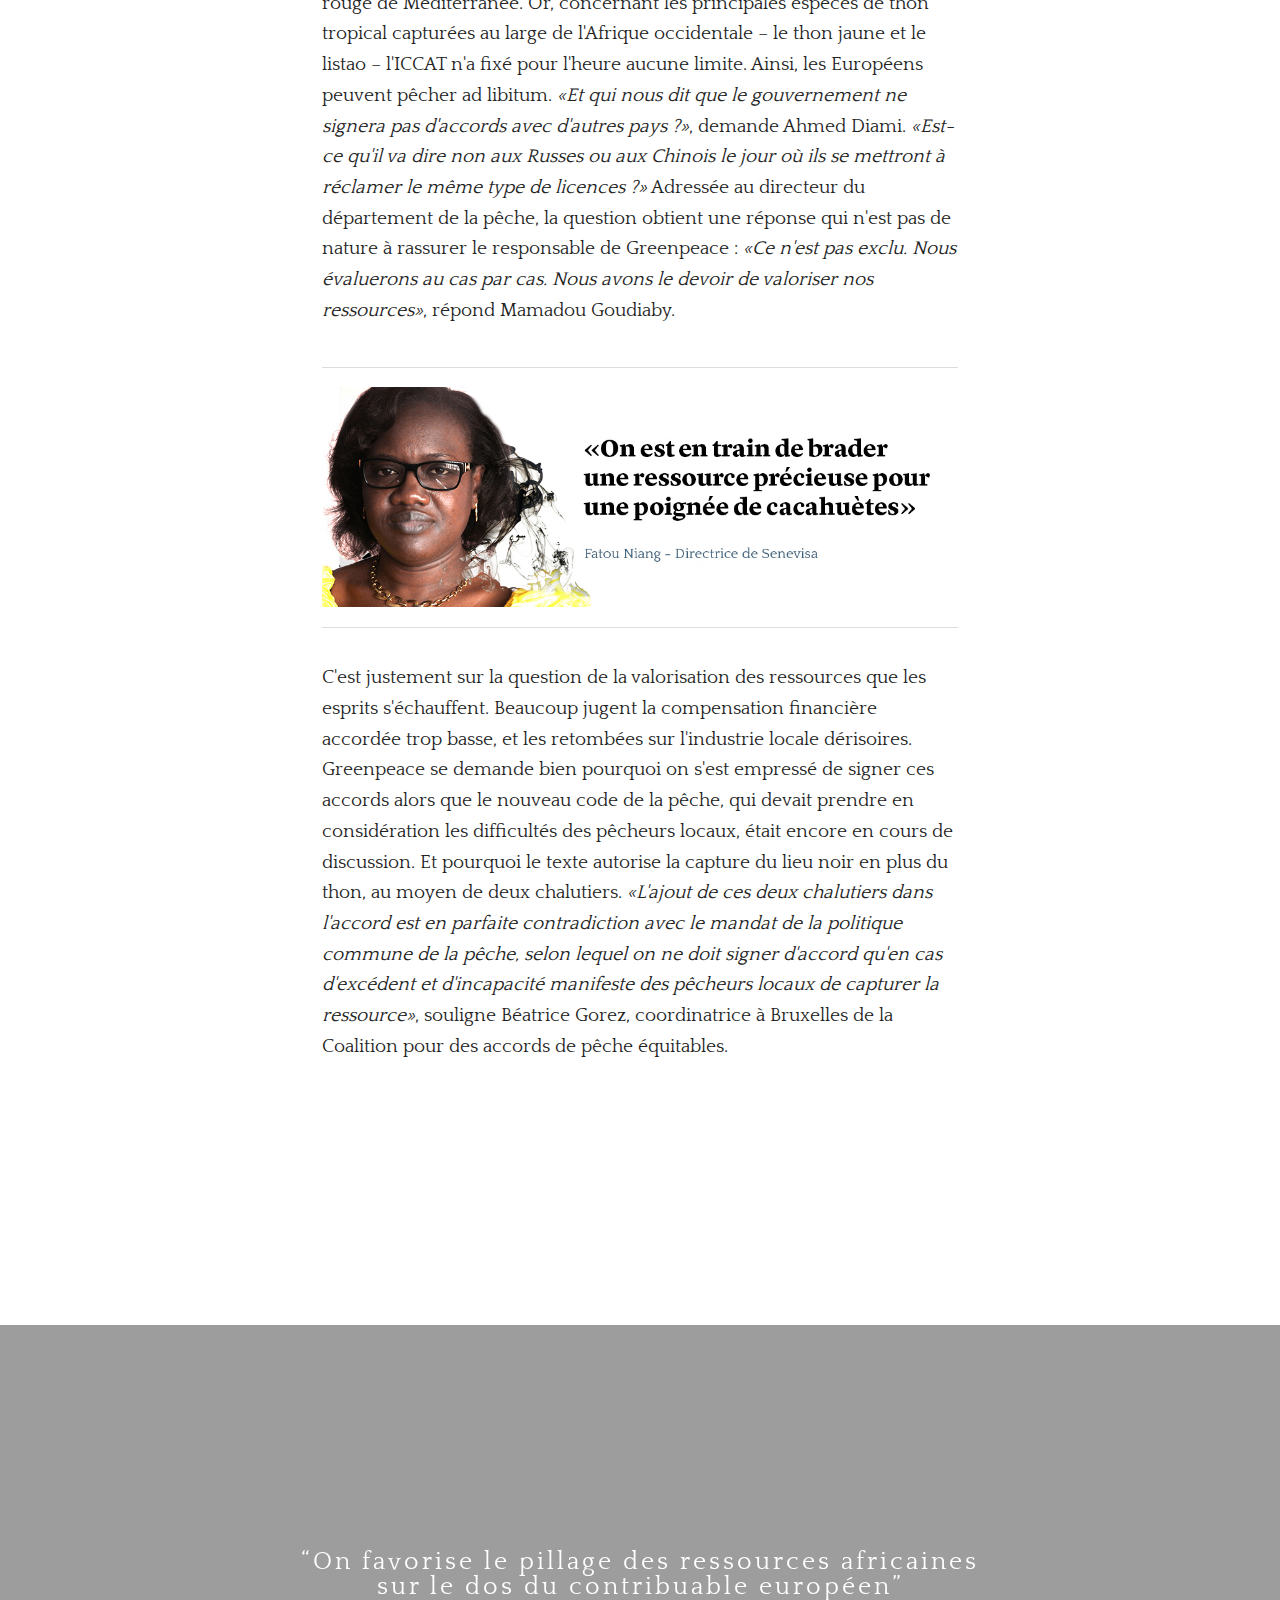
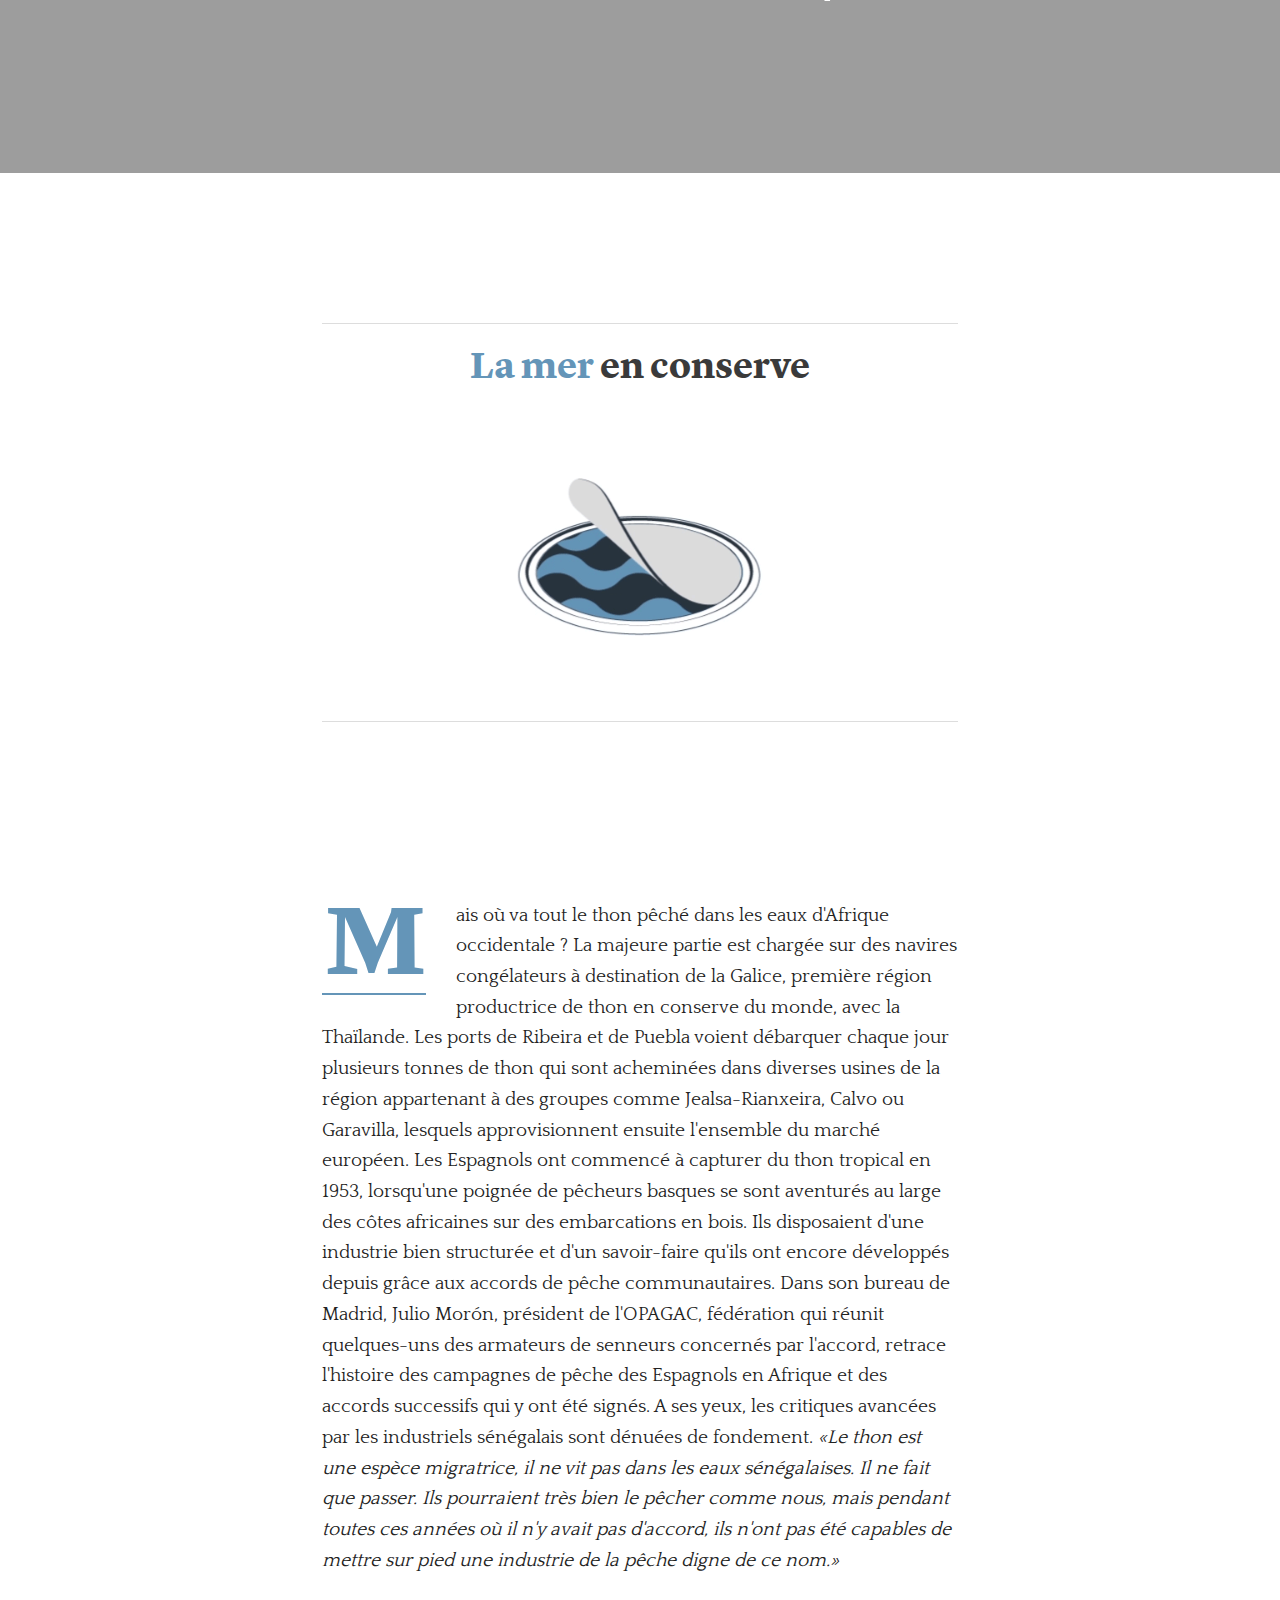
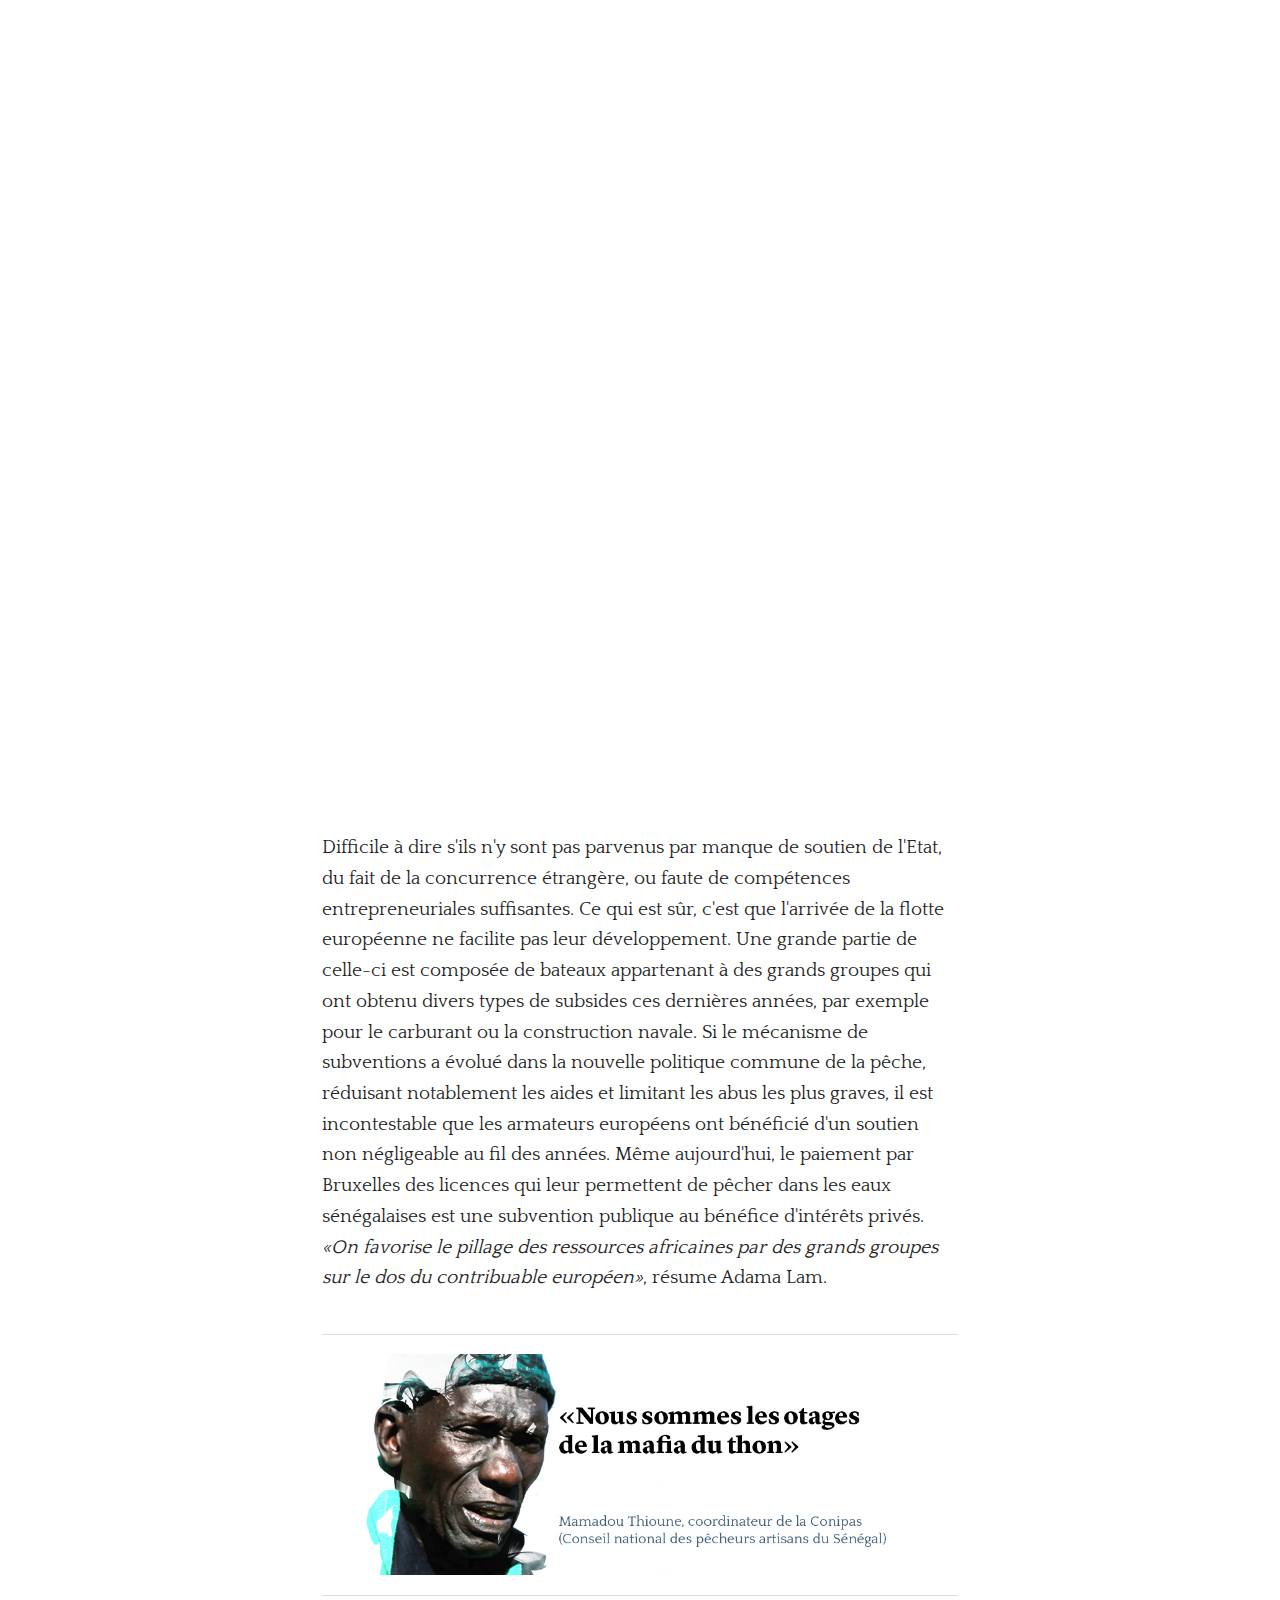
==== commit 82088184: "dasd" ====
--- a/fr/index.html
+++ b/fr/index.html
@@ -345,8 +345,10 @@
             <h5> Accords de pêche de l'Union européenne en Afrique de l'Ouest</h5>
             <hr>
             <!-----------------------------------------------------------------------     MAPPA  -------------------- -->
-            <iframe width="100%" height="580" frameborder="0" src="https://jackottaviani.cartodb.com/viz/48a72812-5ab7-11e5-b3f7-0ec6f7c8b2b9/embed_map" allowfullscreen webkitallowfullscreen mozallowfullscreen oallowfullscreen msallowfullscreen></iframe>
+            <iframe class="hide-for-small" width='100%' height='580' frameborder='0' src='https://internazionale.cartodb.com/viz/8a25f284-56e1-11e5-be3b-0e9d821ea90d/embed_map' allowfullscreen webkitallowfullscreen mozallowfullscreen oallowfullscreen msallowfullscreen></iframe>
             <!-----------------------------------------------------------------------     MAPPA  -------------------- -->
+            
+            <img class="show-for-small-only" src="img/map_mobile.jpg" >
         </div>
         <br />
         <br />
@@ -821,7 +823,7 @@
         <div class="row">
             <div class="medium-8 medium-centered columns">
                 <center>
-                    <p style="color:#333;">© Internazionale 2014</p>
+                    <p style="color:#333;">© Courrier International 2015</p>
                 </center>
             </div>
         </div>
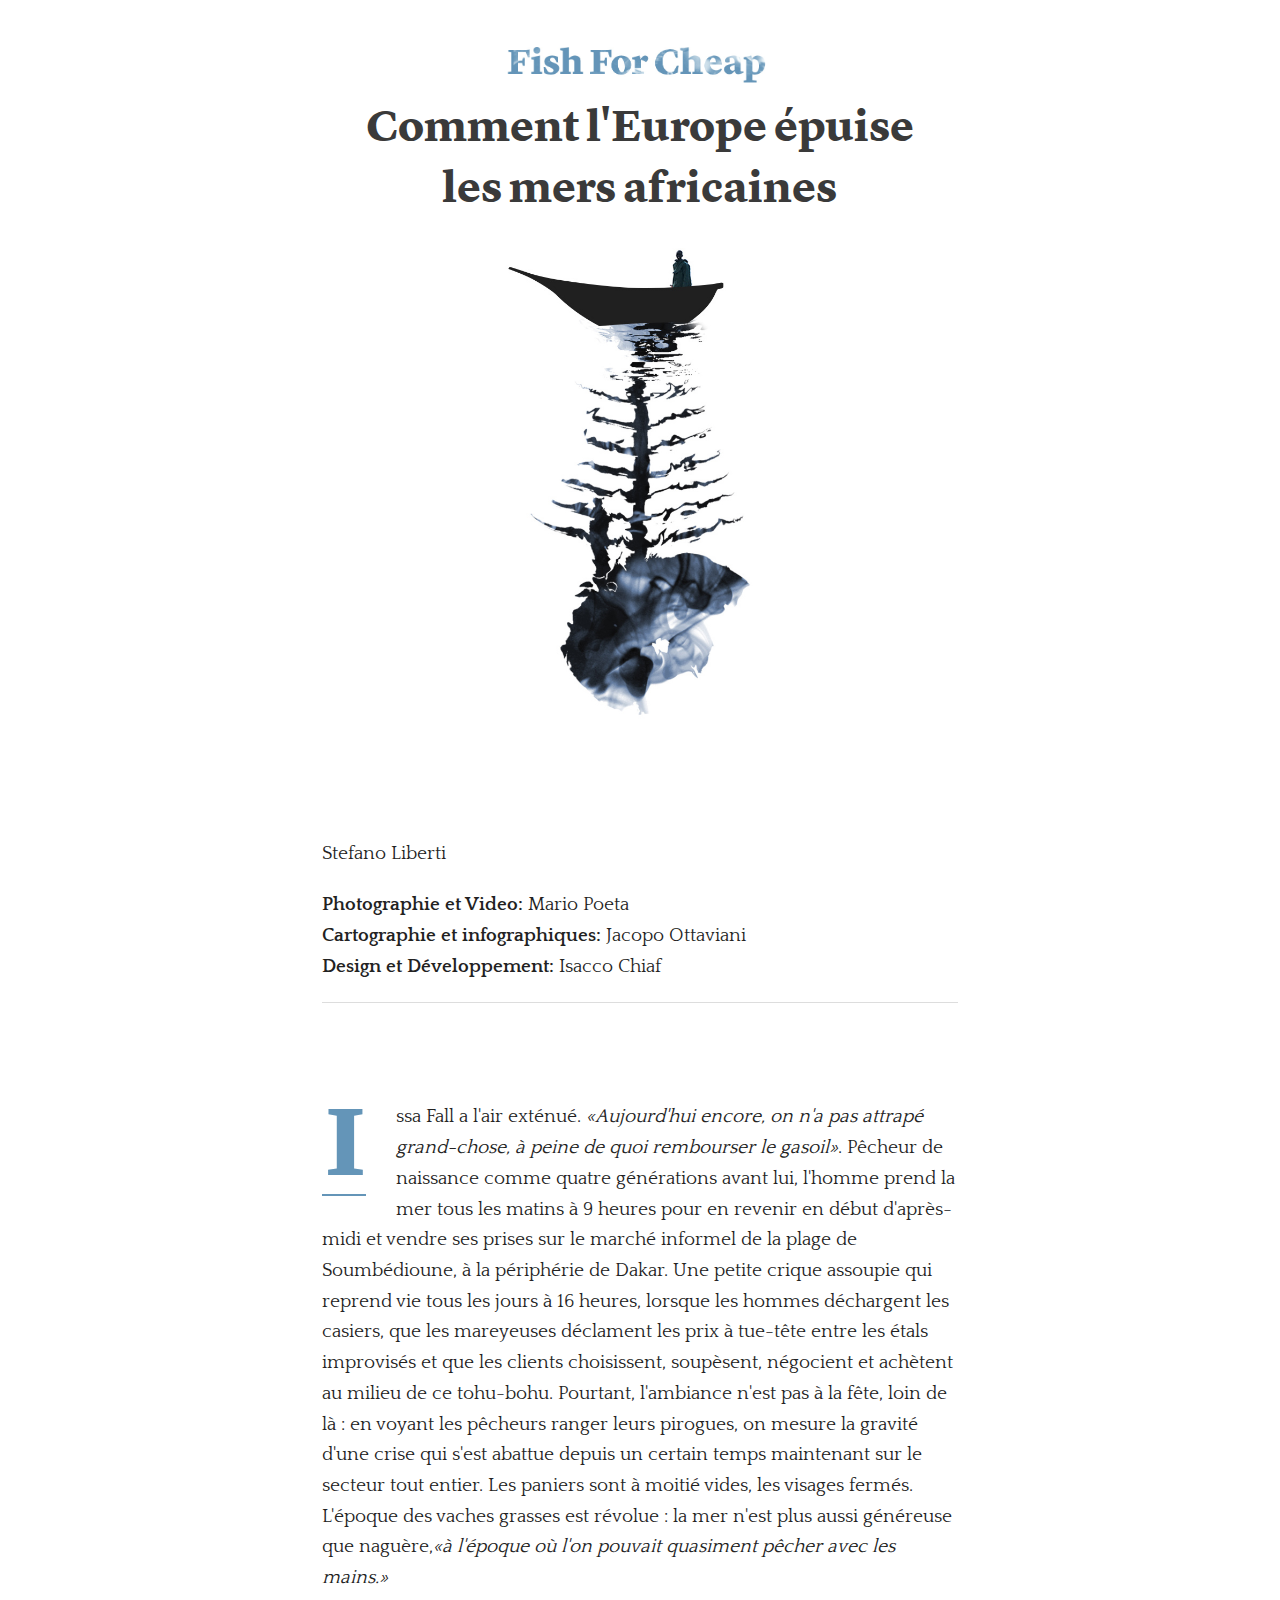
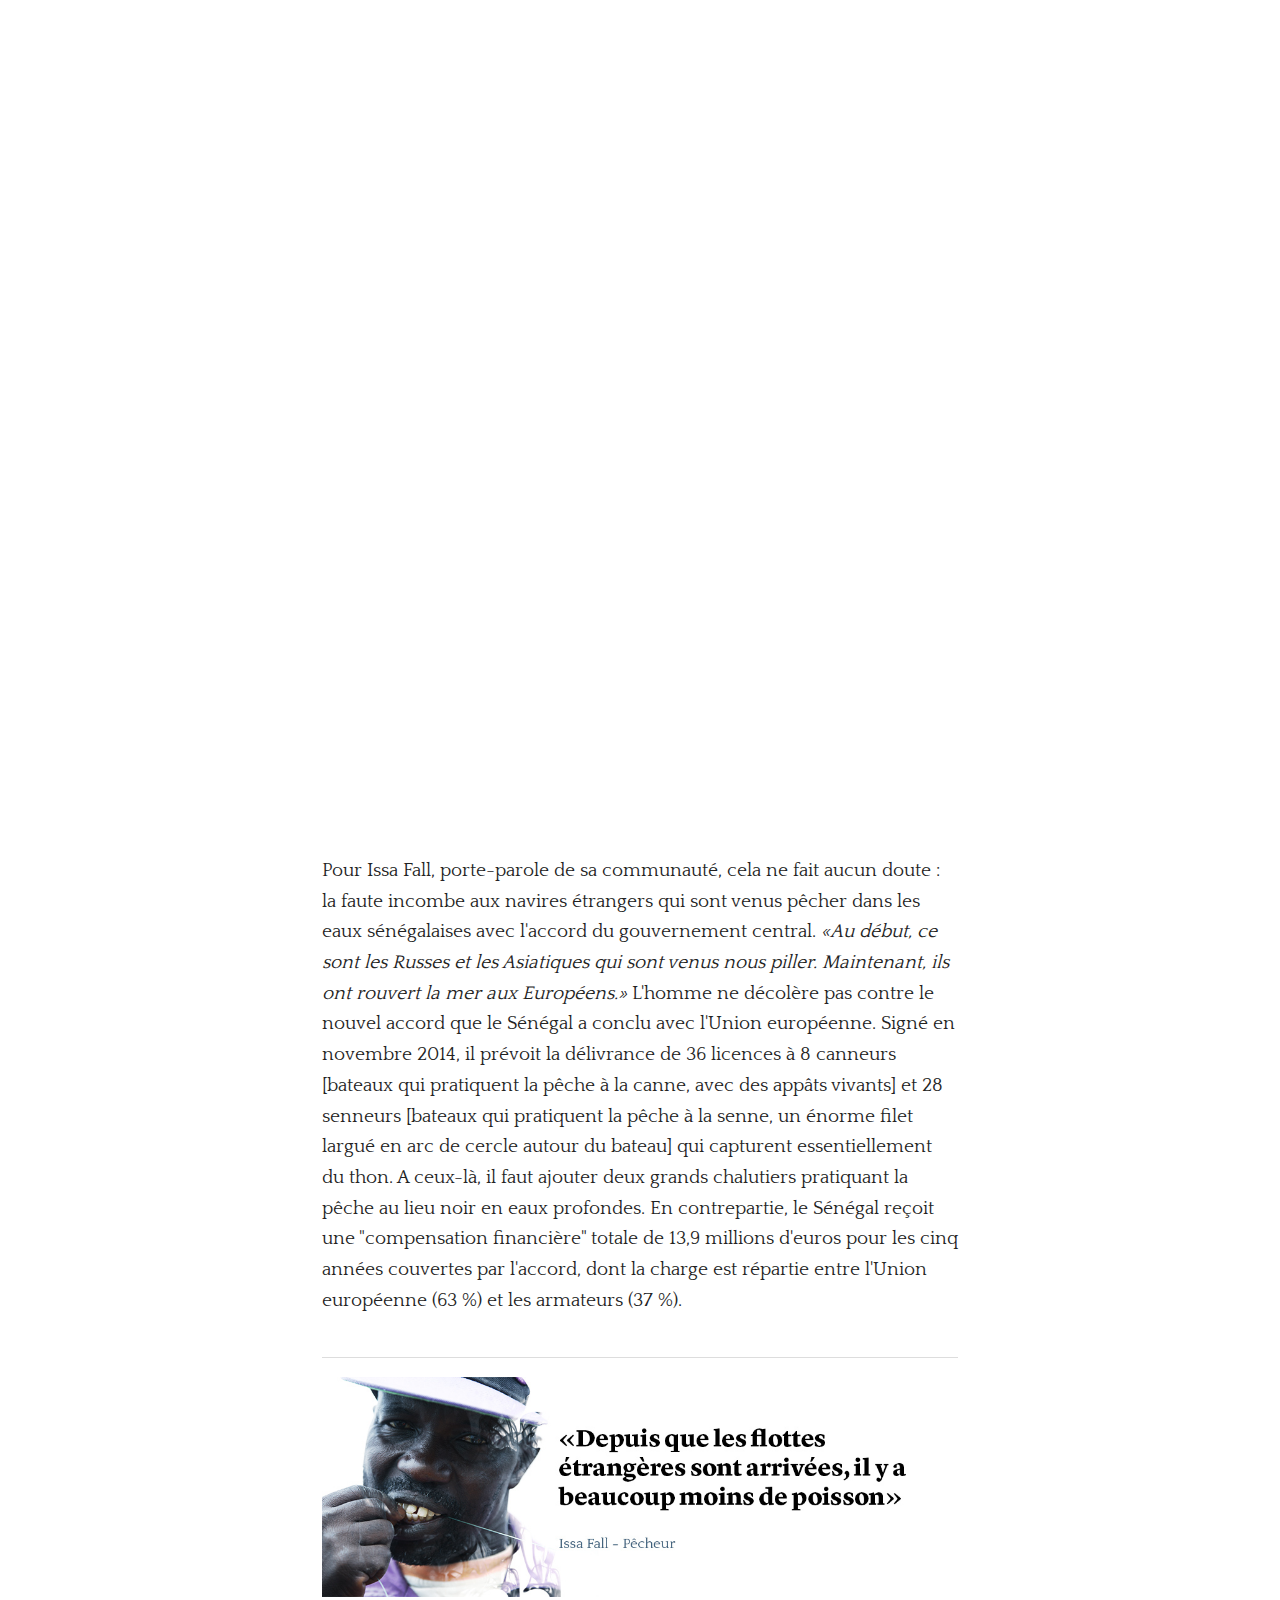
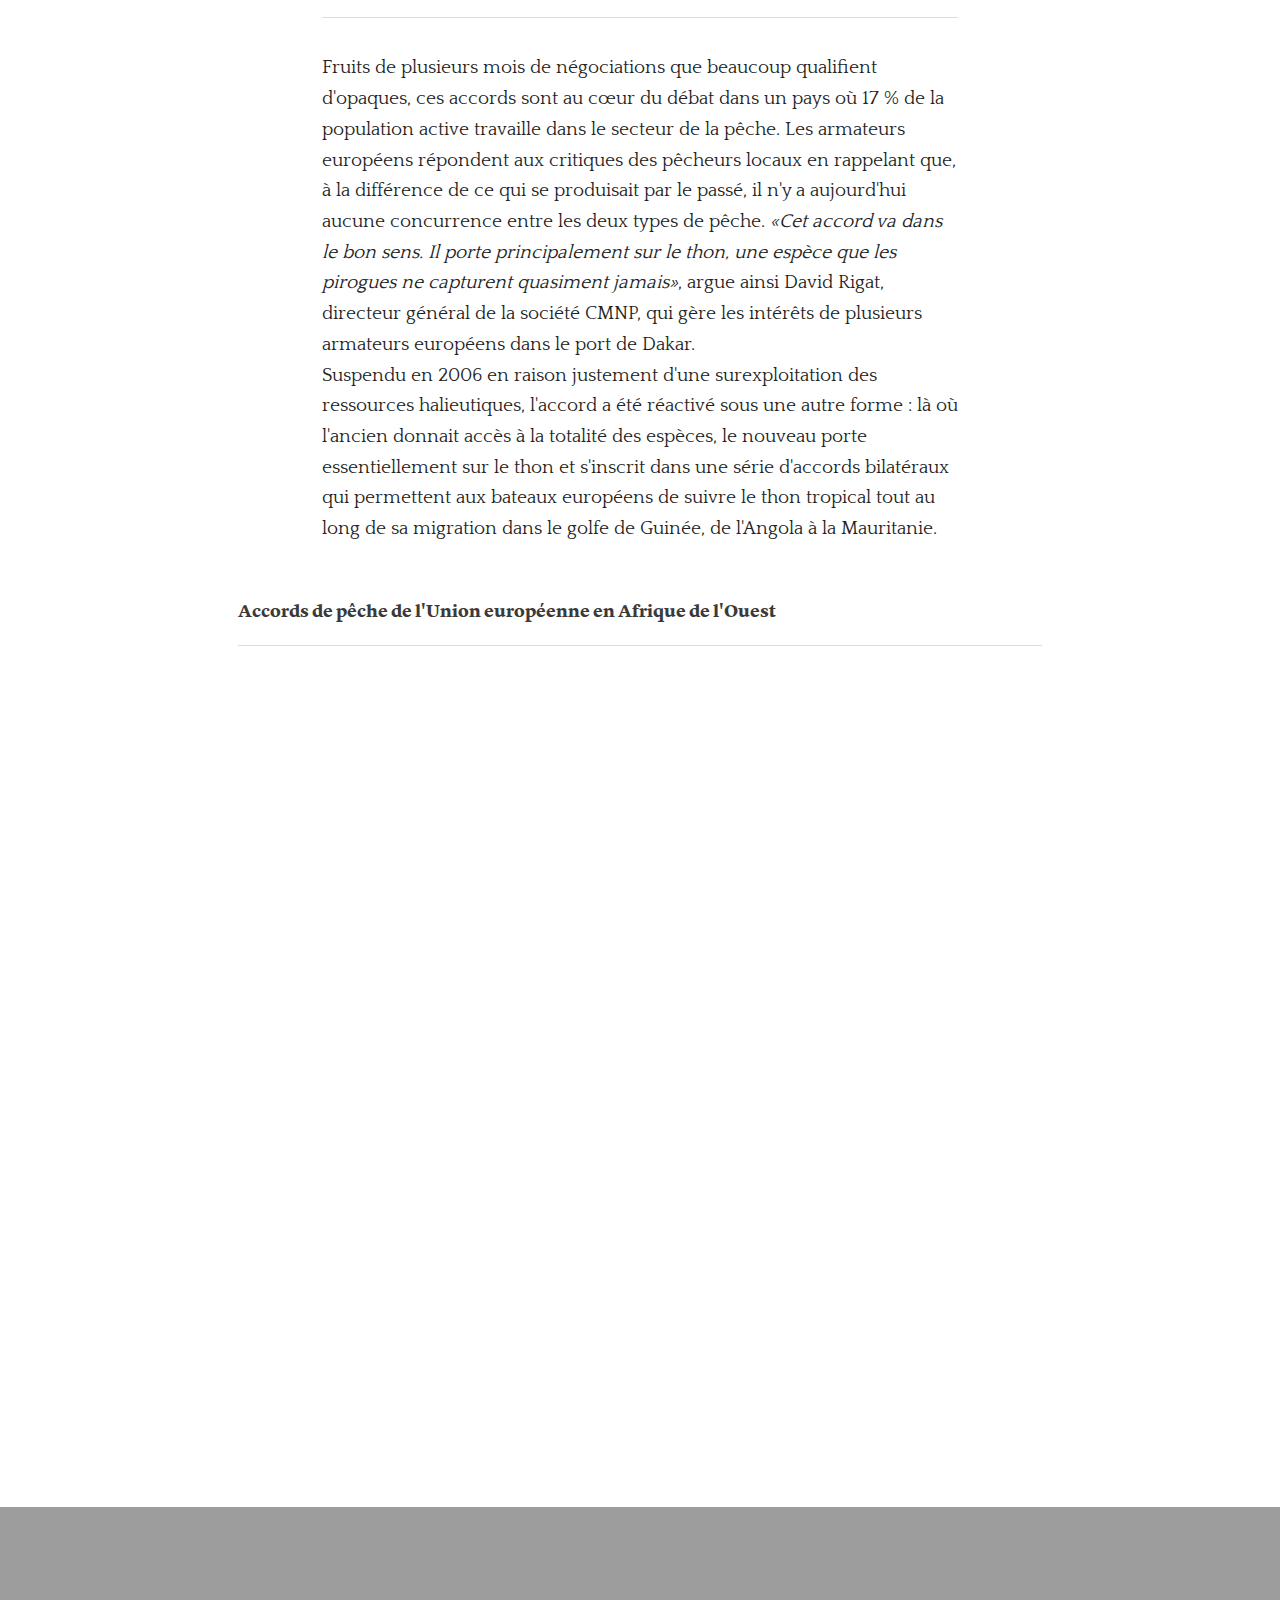
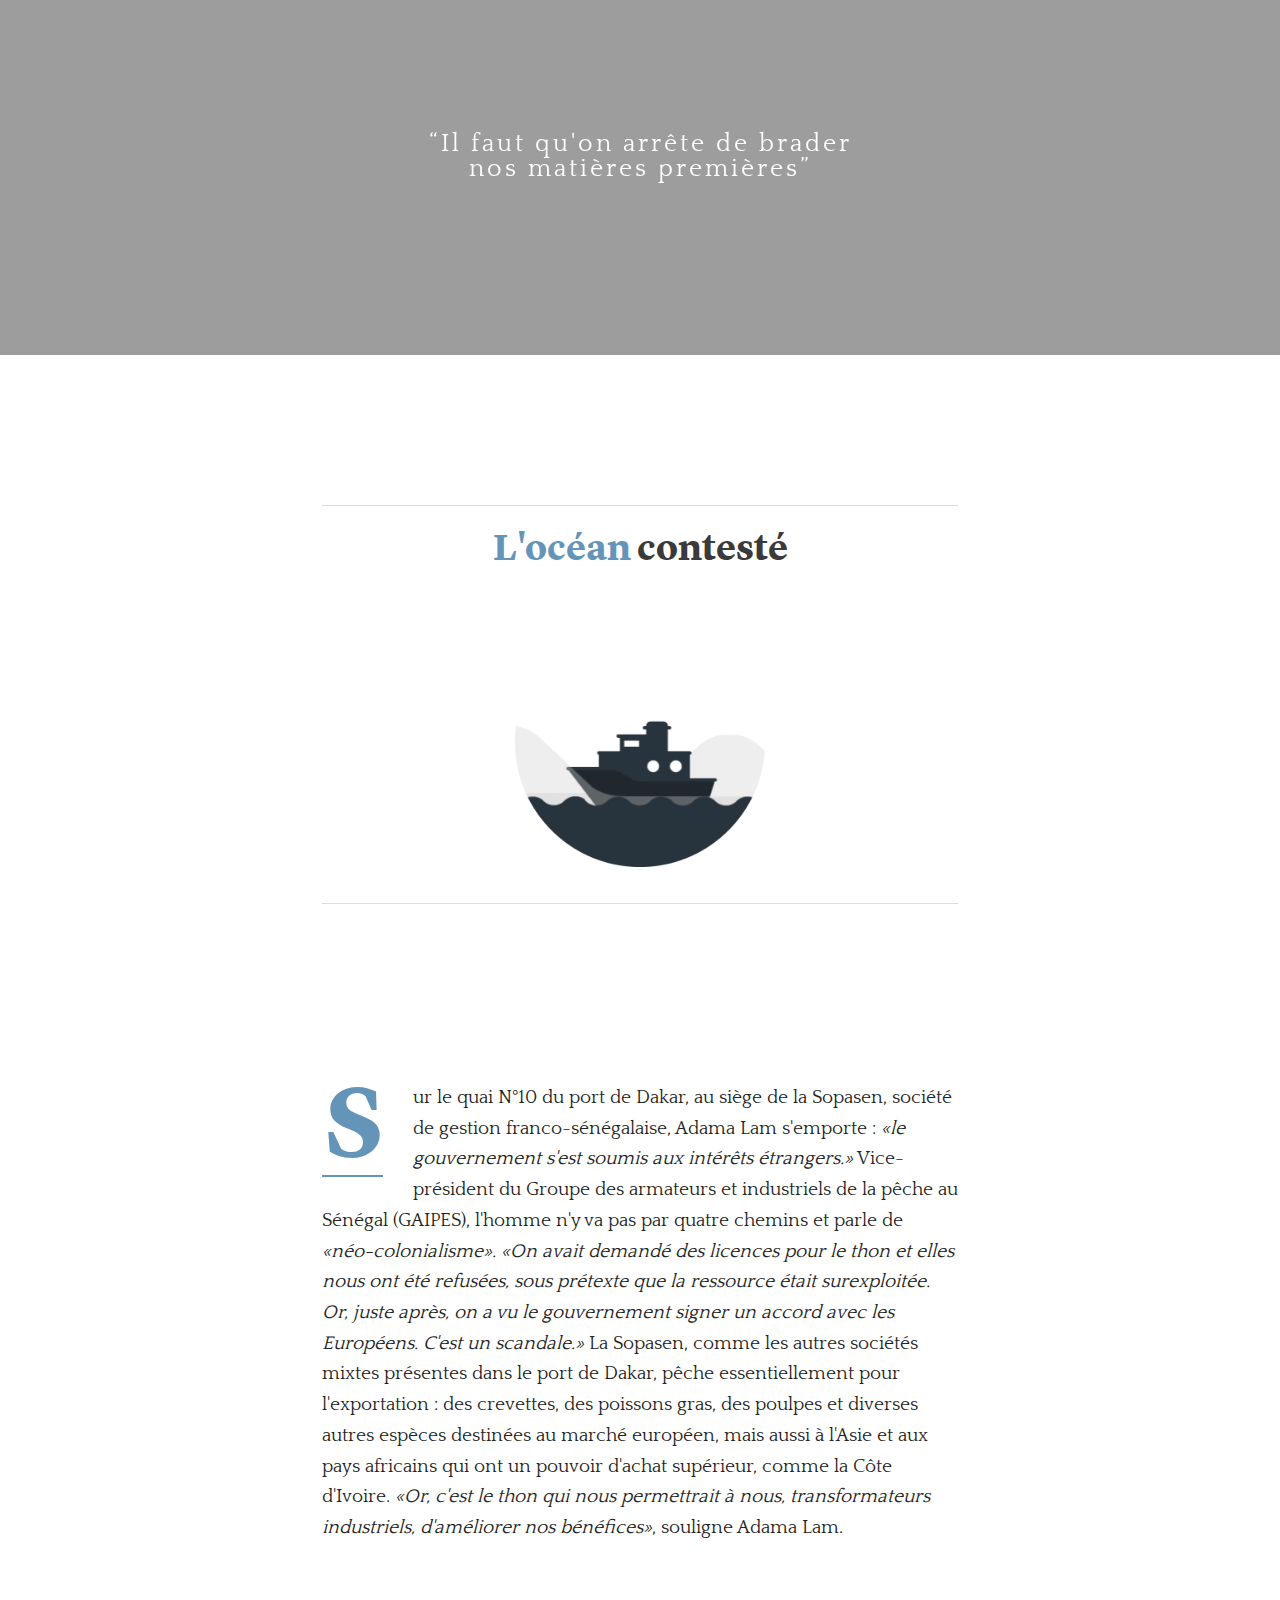
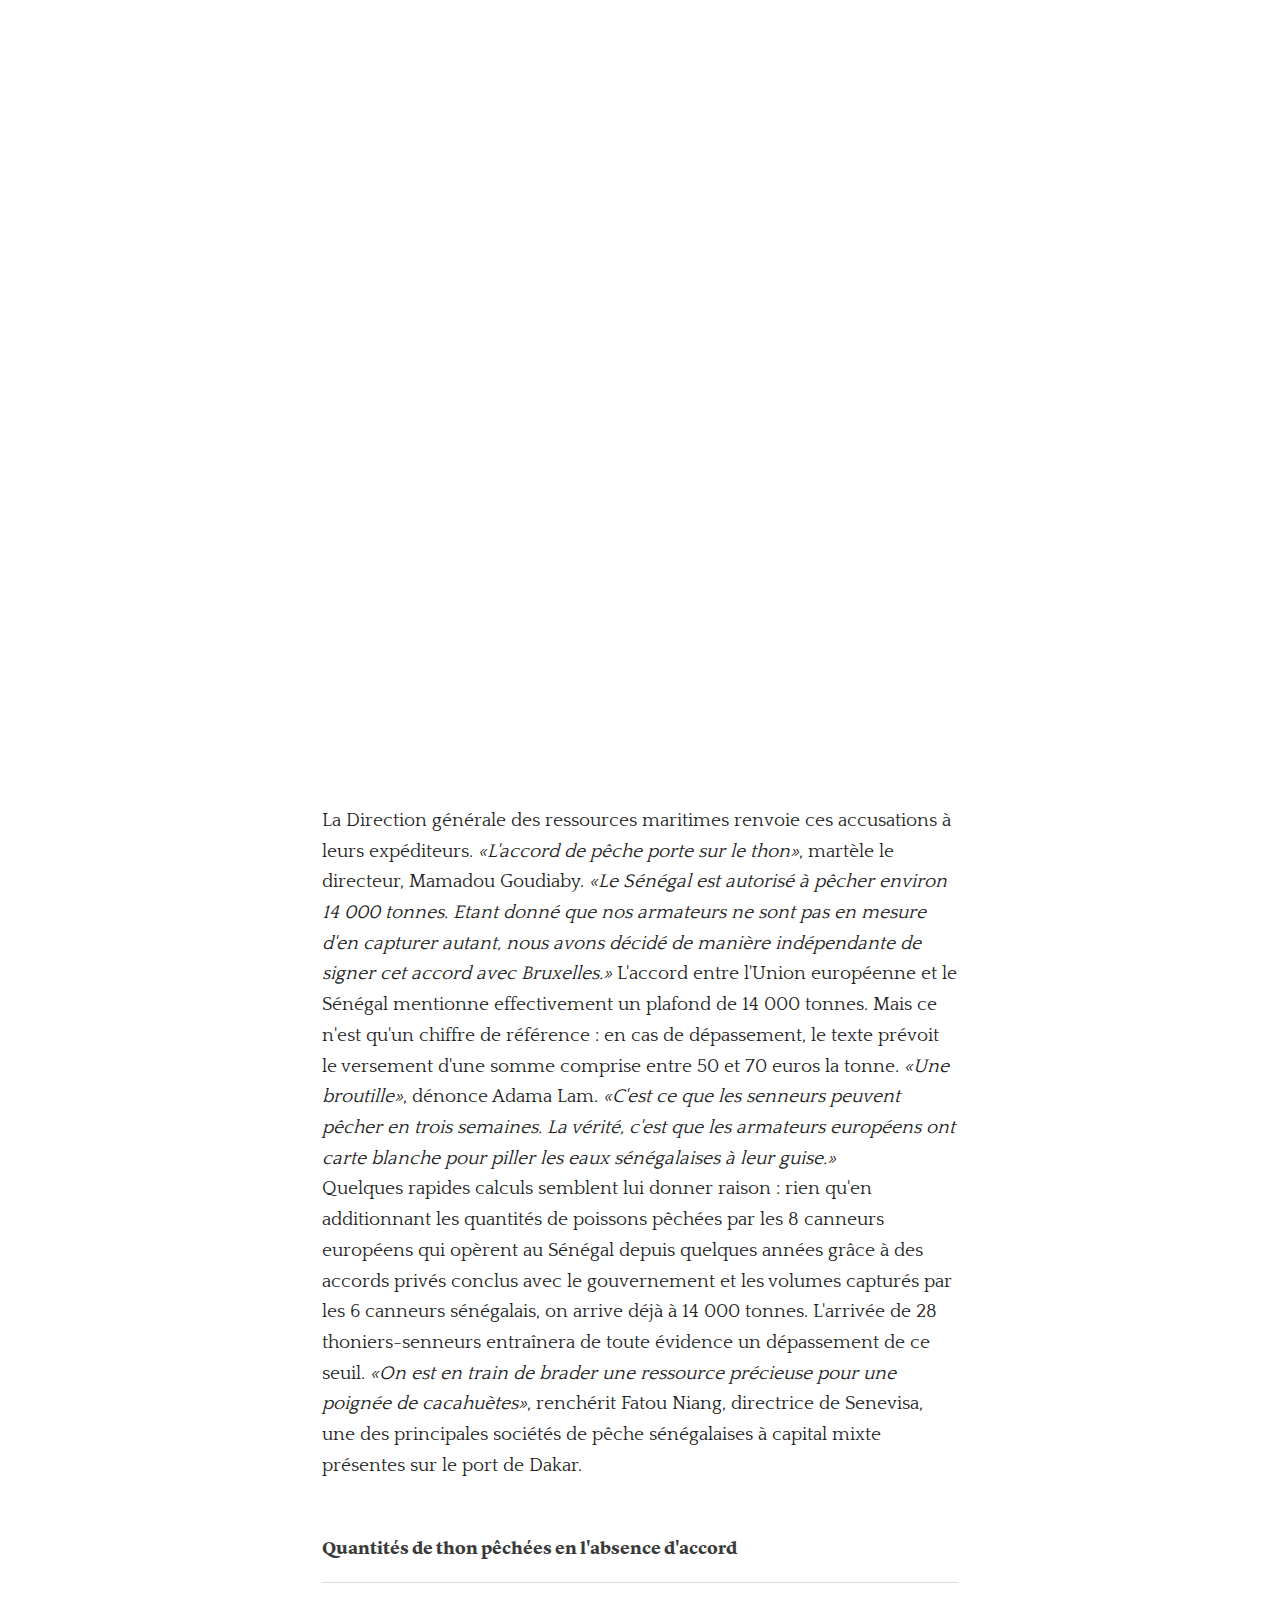
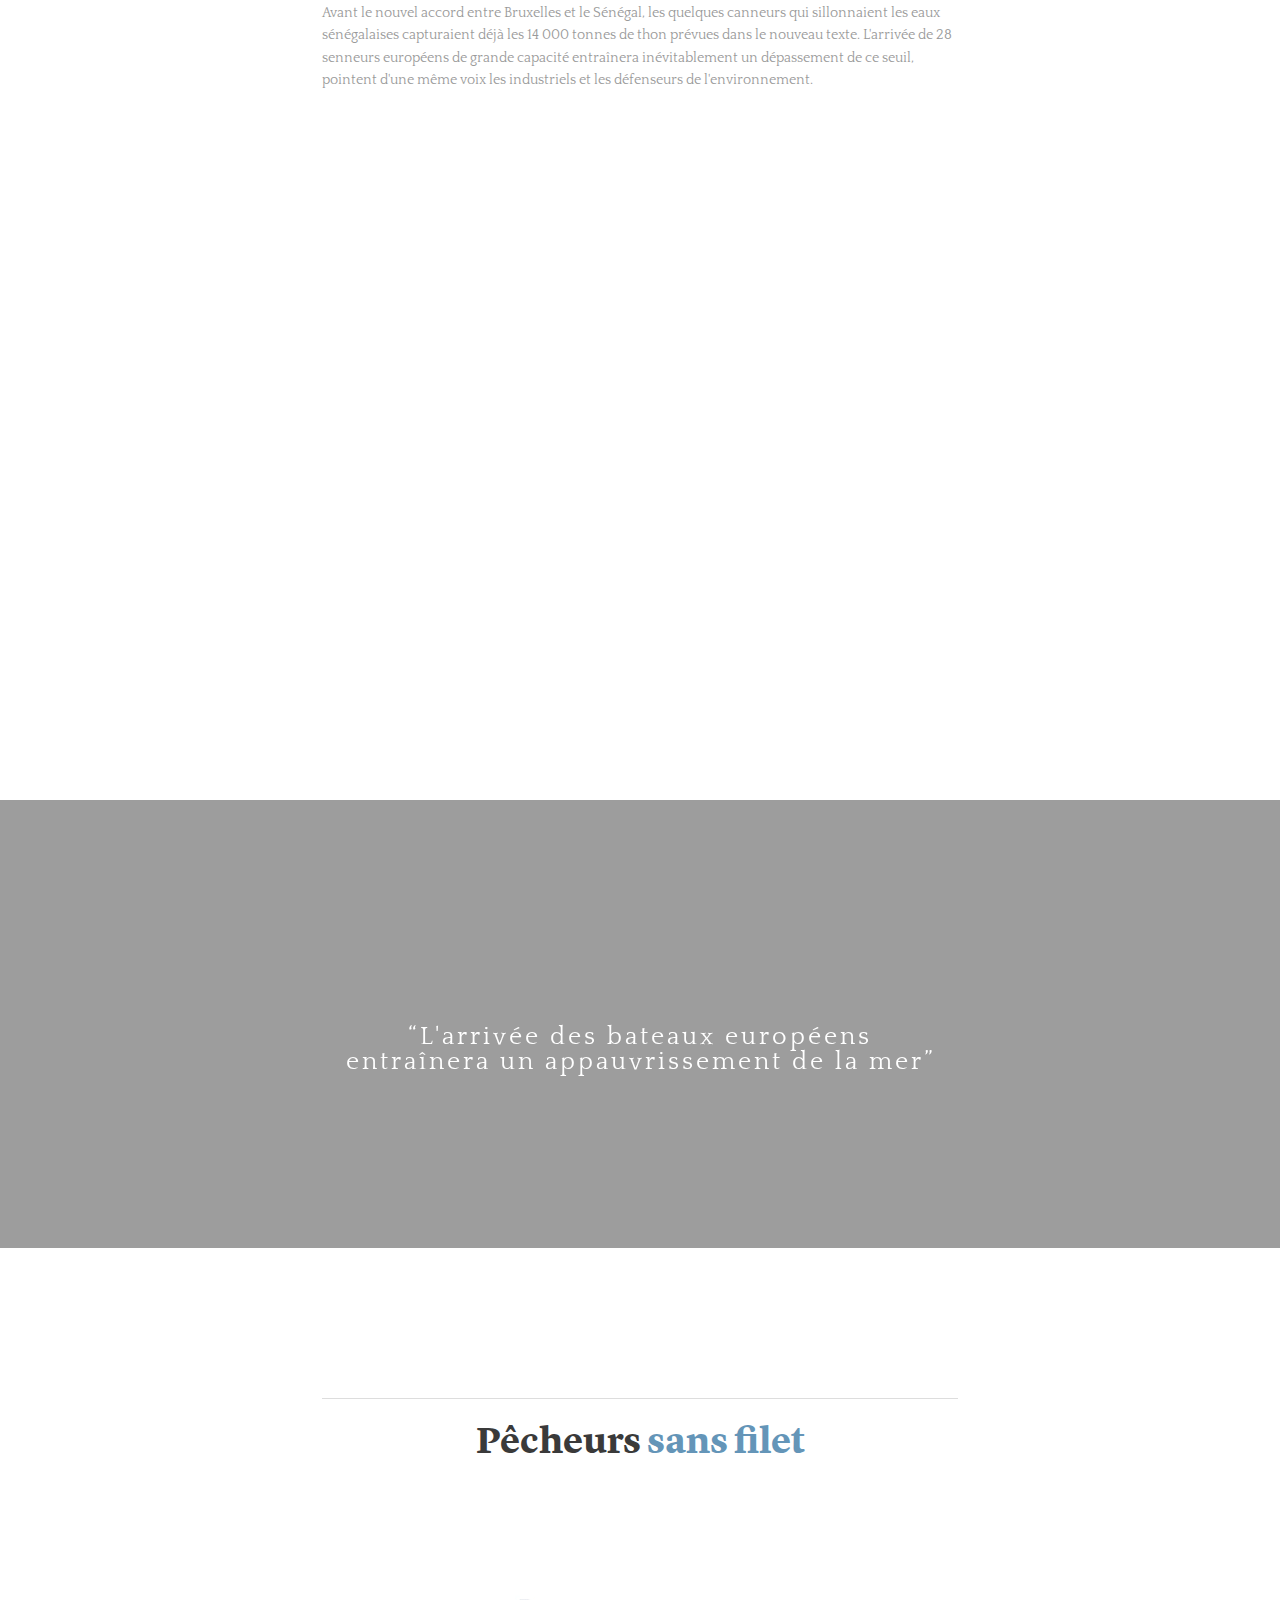
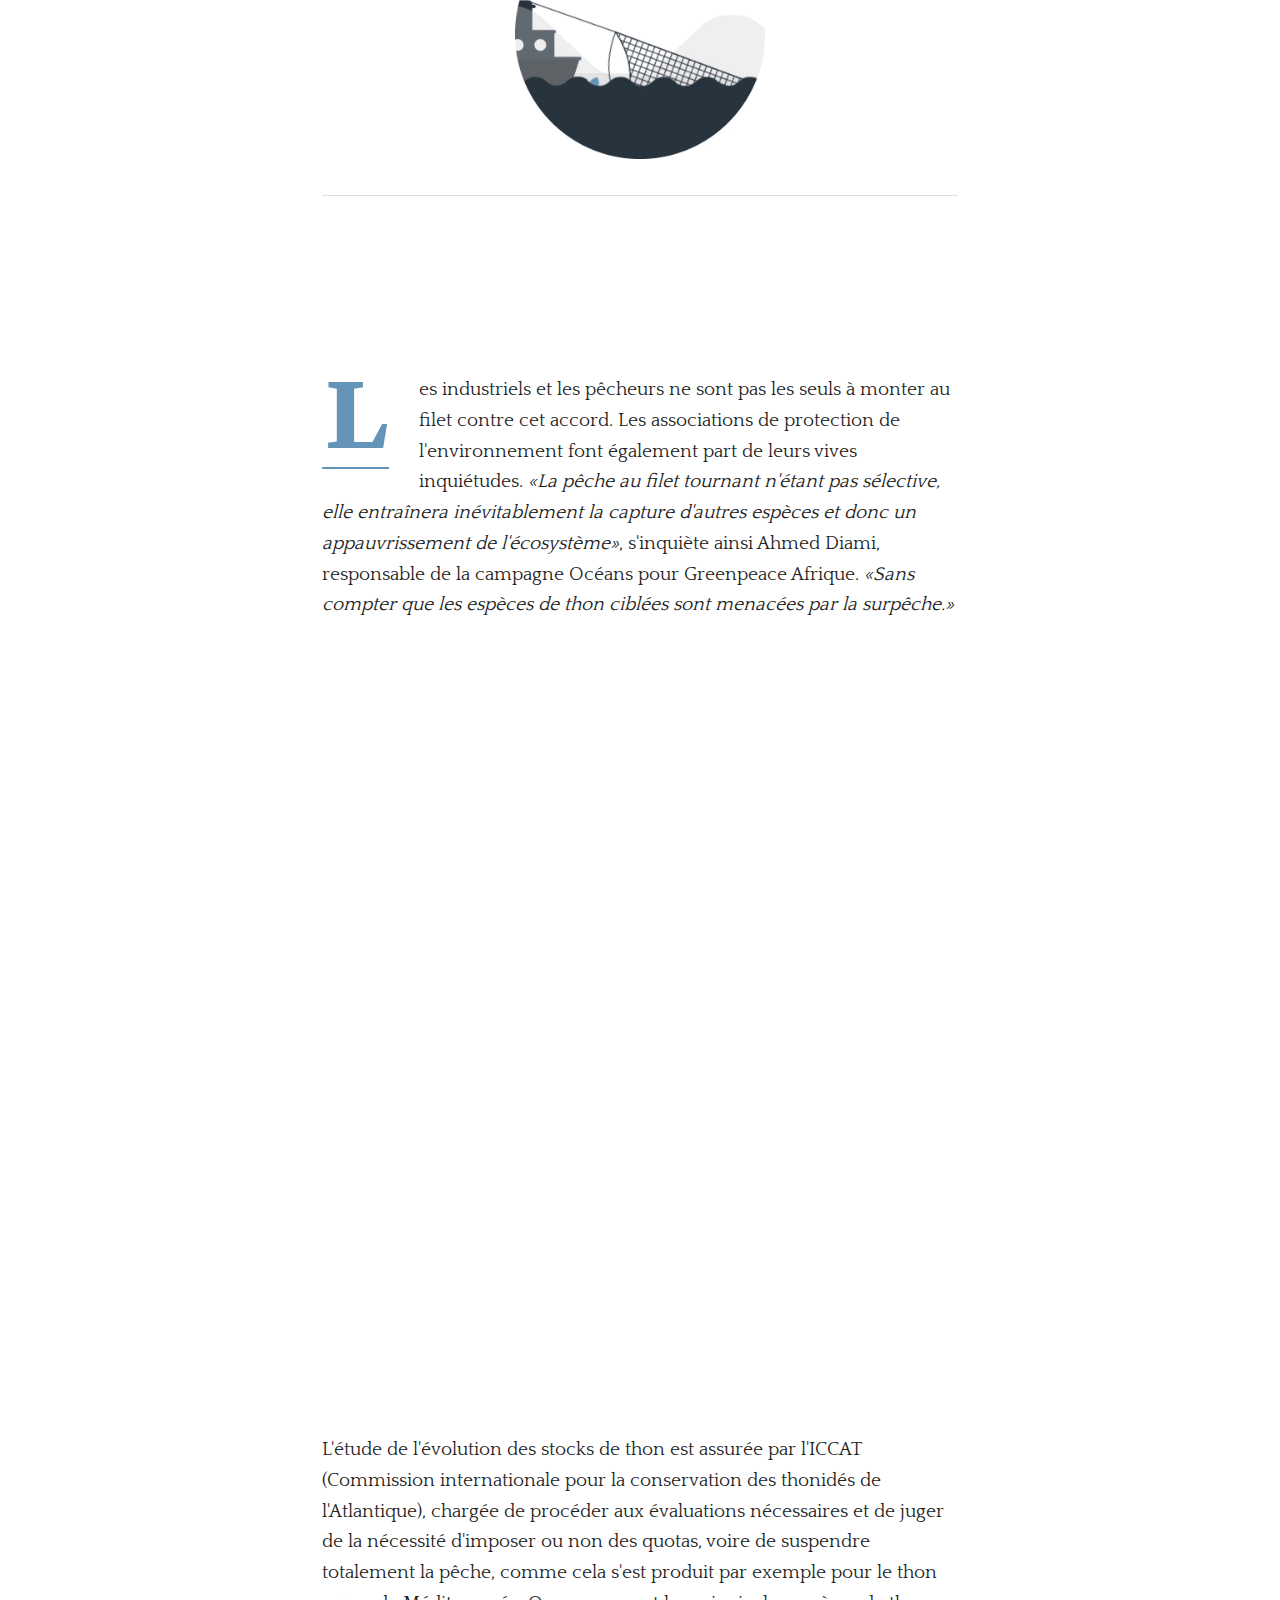
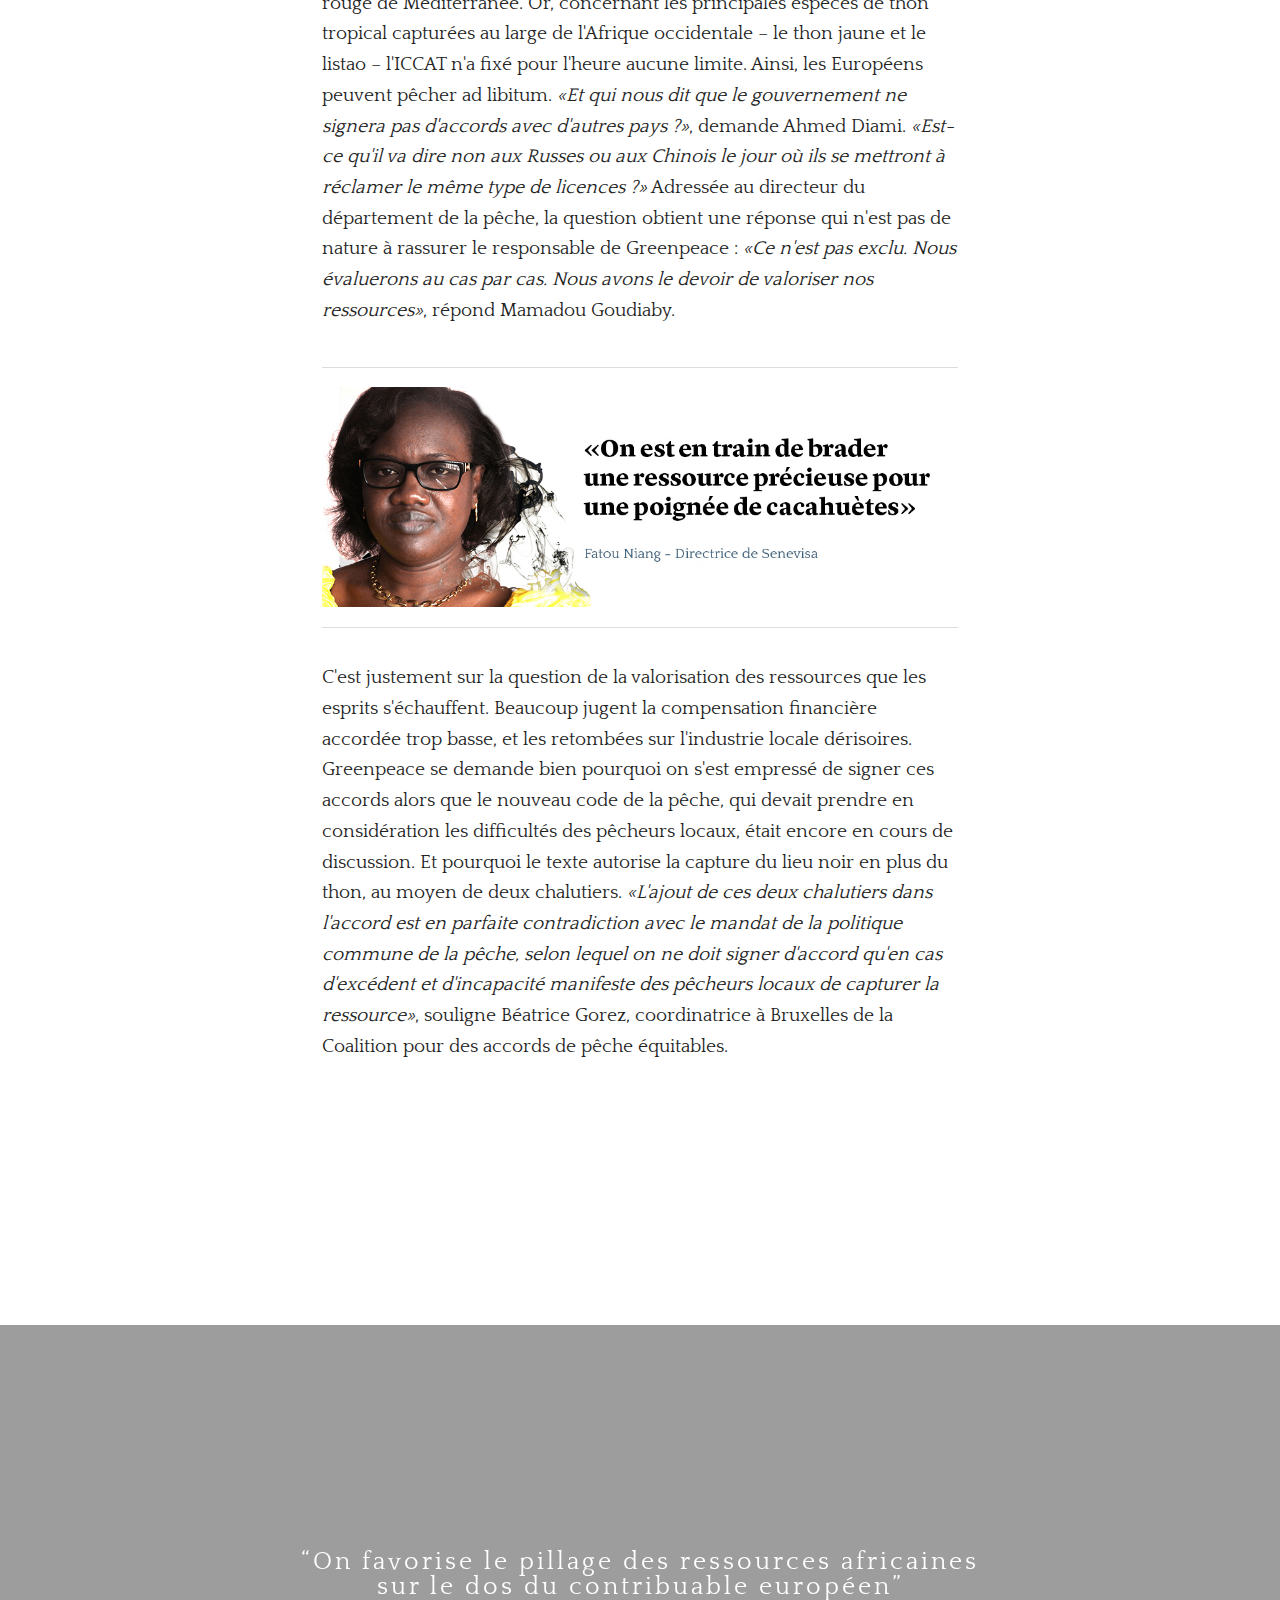
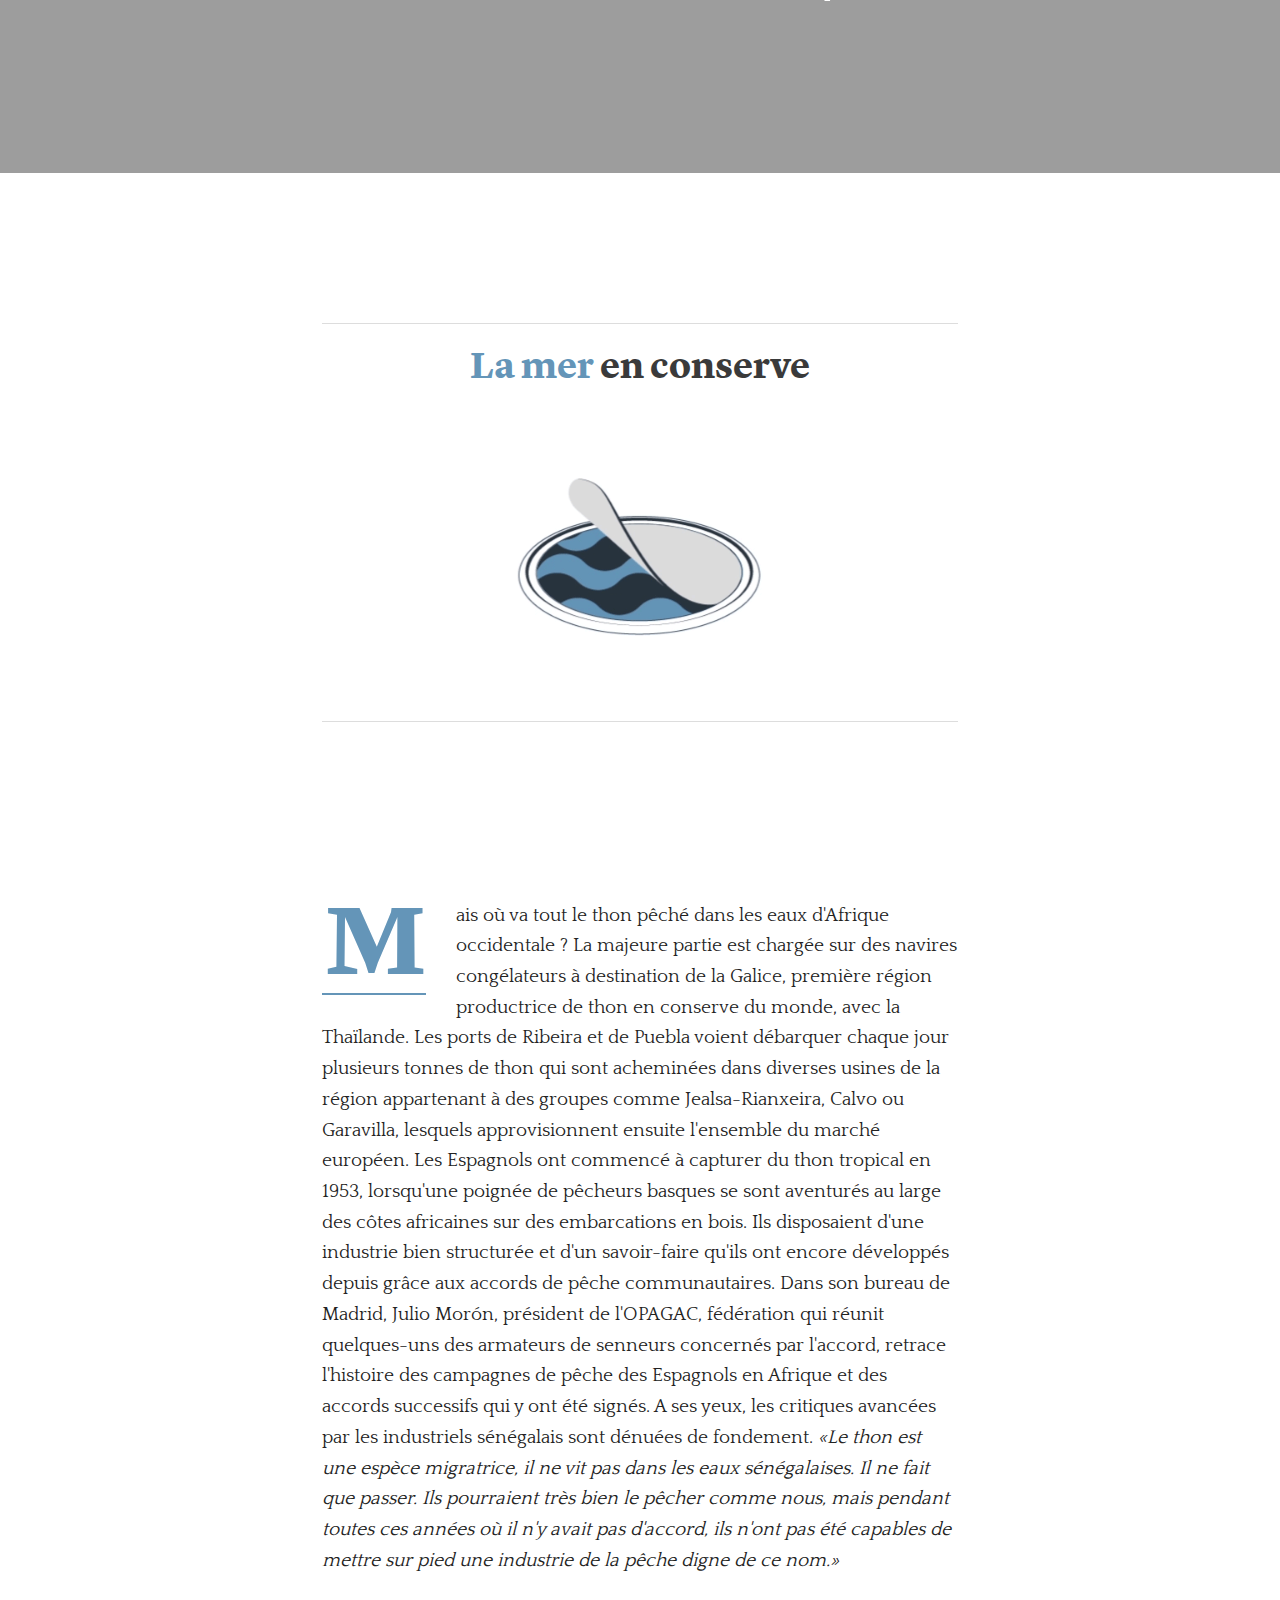
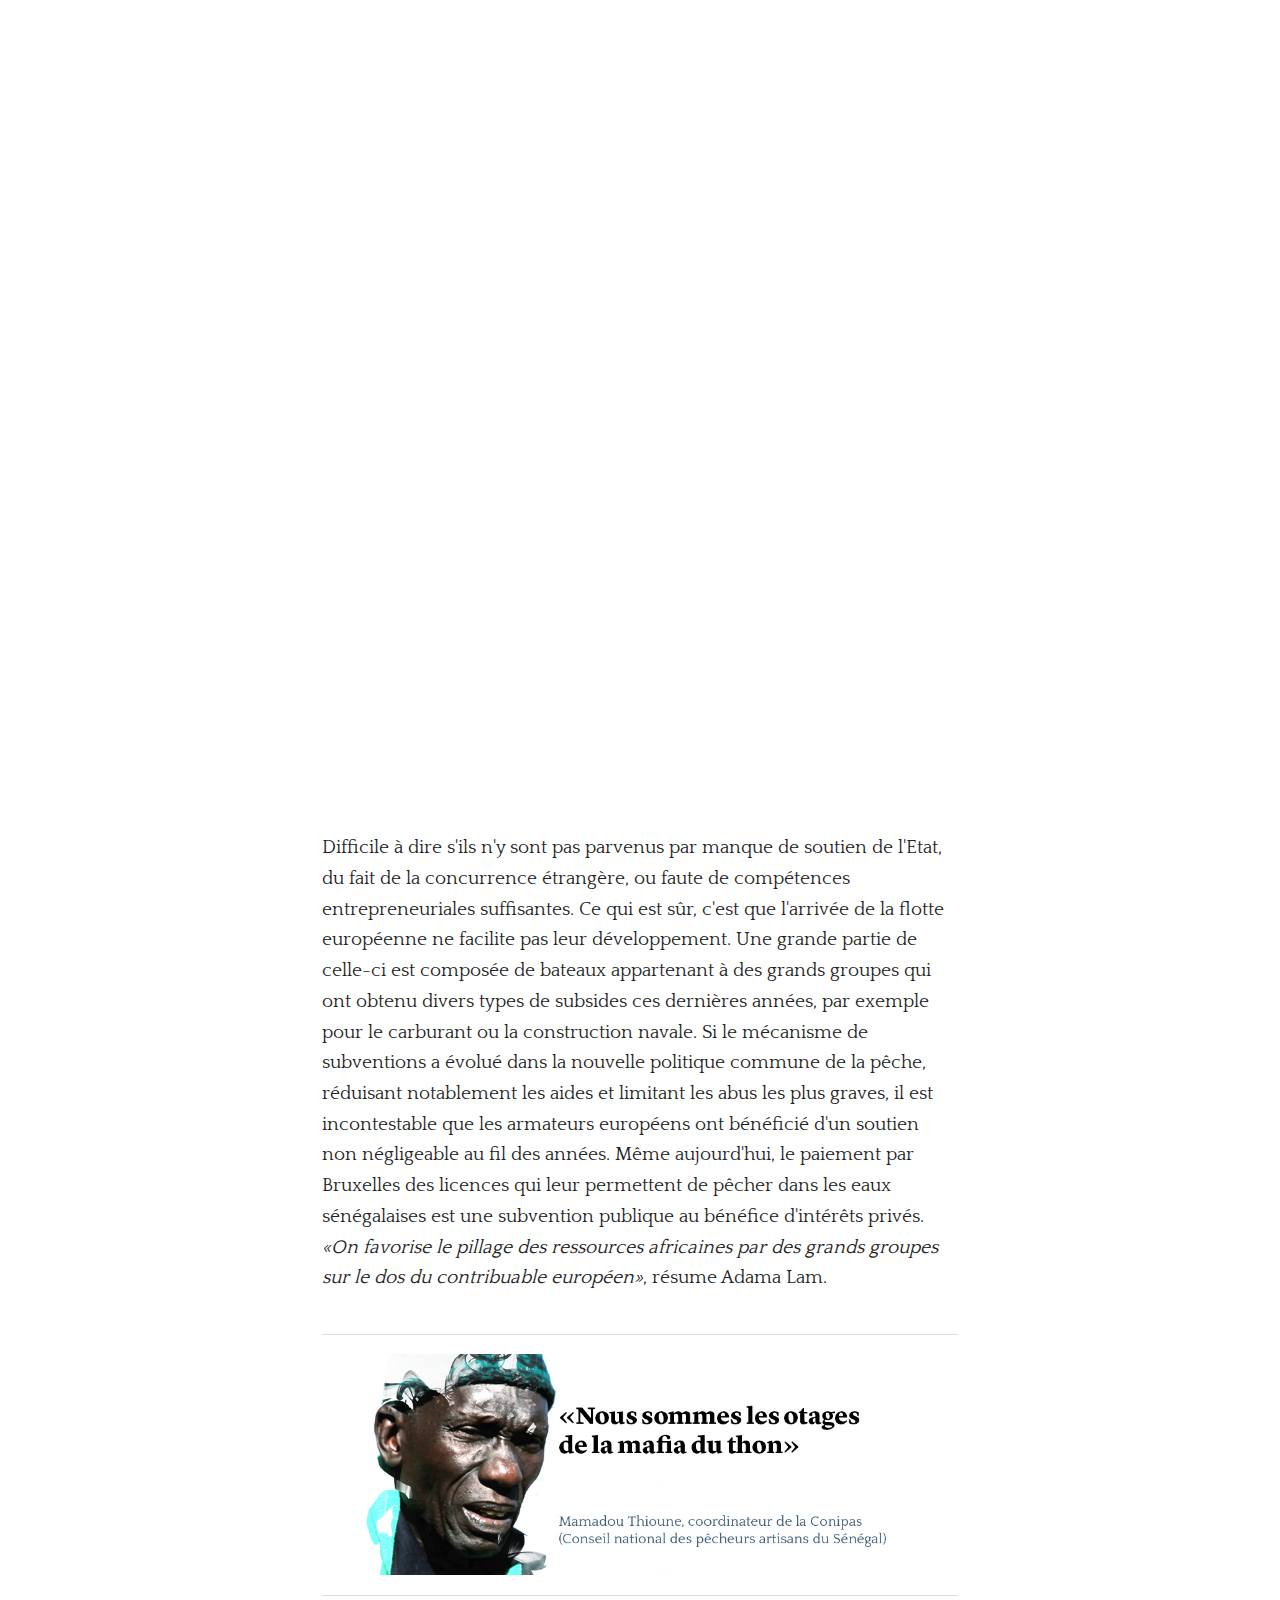
==== commit 3fe88ce0: "asda" ====
--- a/fr/index.html
+++ b/fr/index.html
@@ -222,7 +222,7 @@
             
         </div>
         <div class="medium-8 medium-centered columns">
-        <h1 style="text-align:center;">Comme l'Europe épuise<br> 
+        <h1 style="text-align:center;">Comment l'Europe épuise<br> 
 les mers africaines</h1>
     </div>
 
